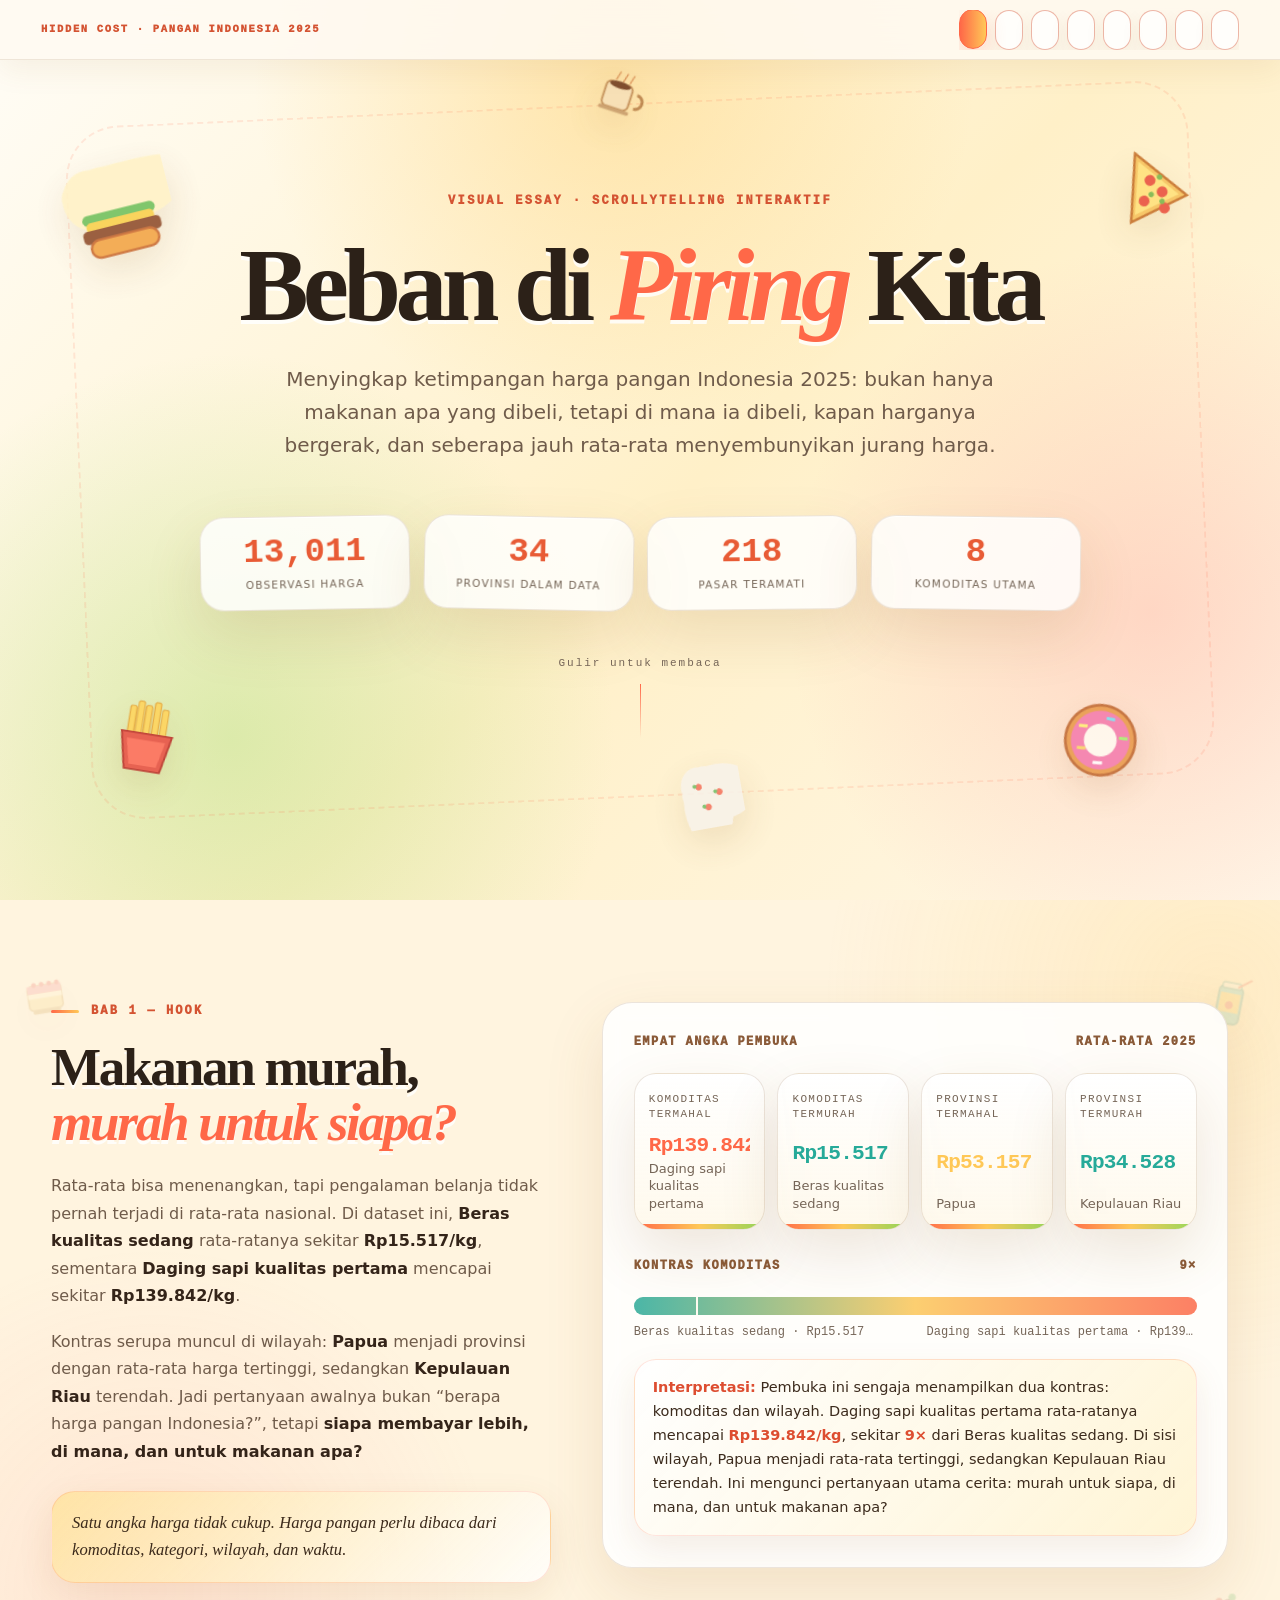
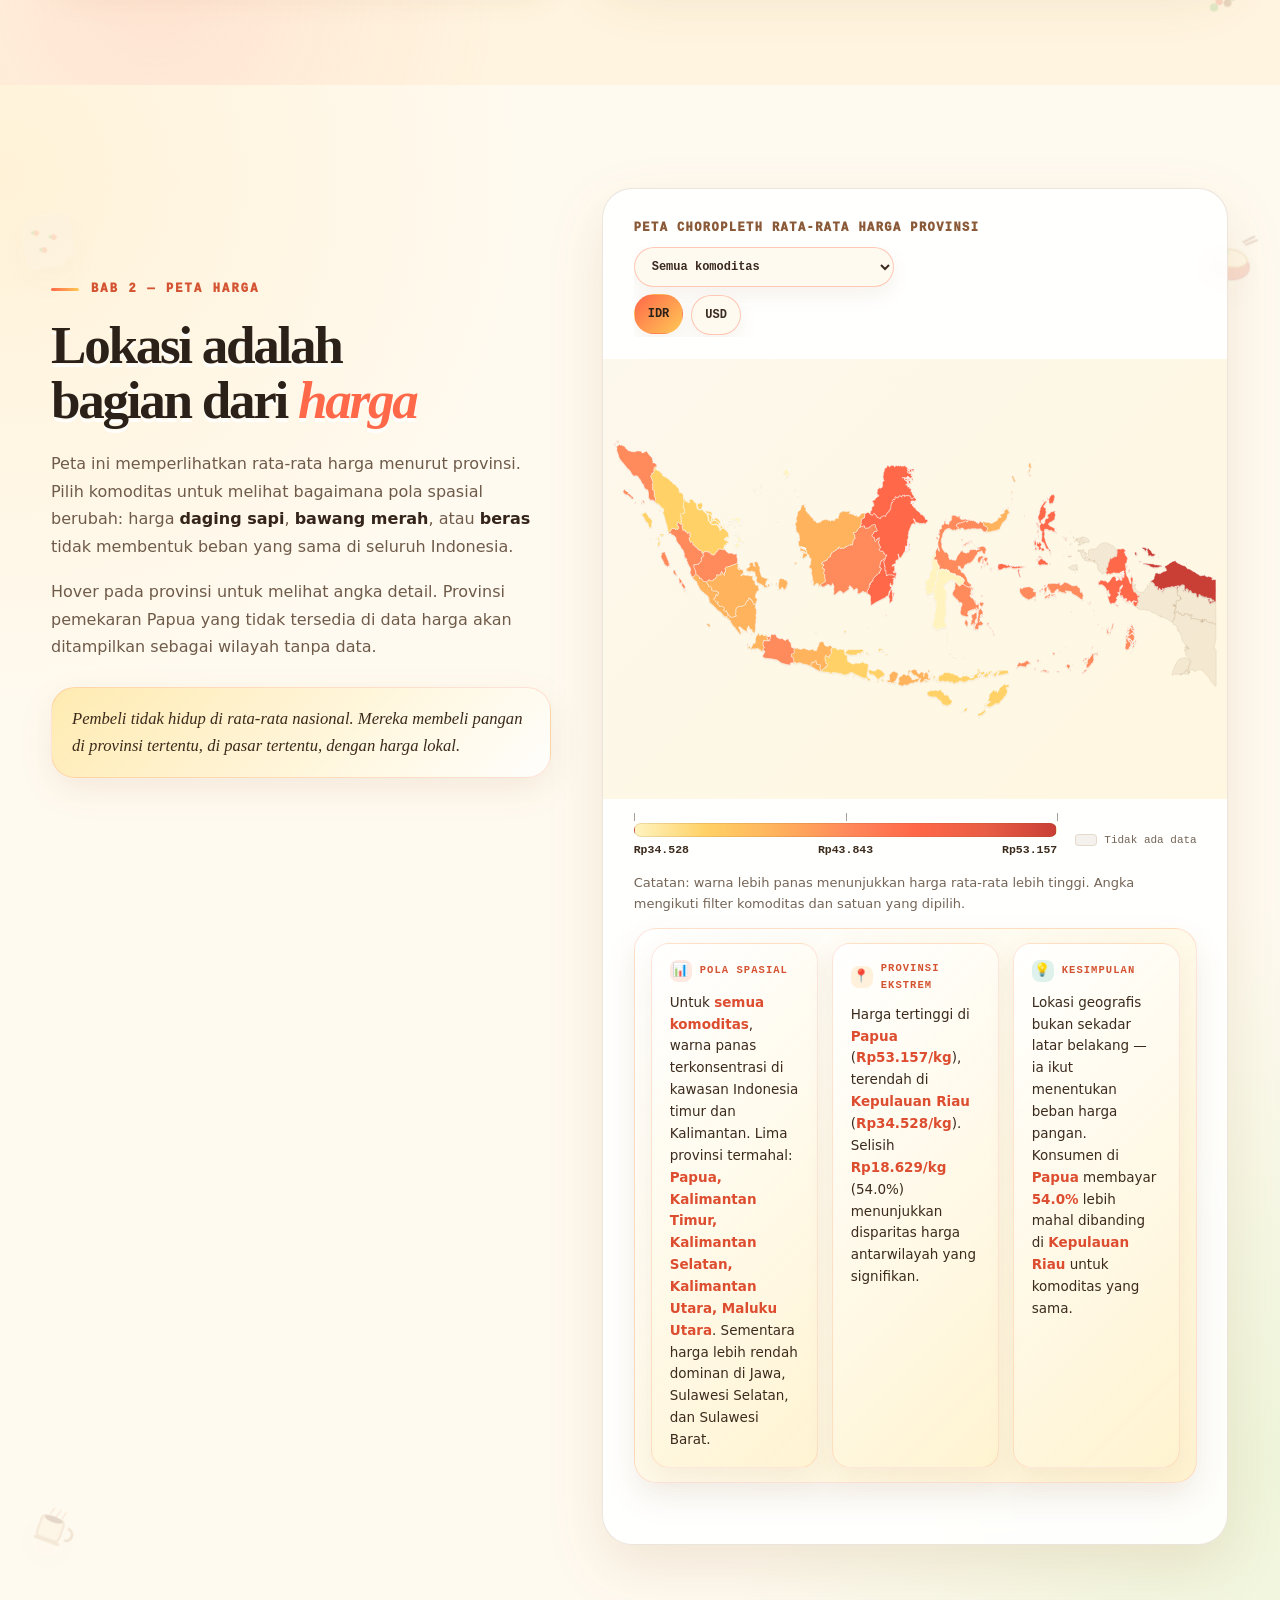
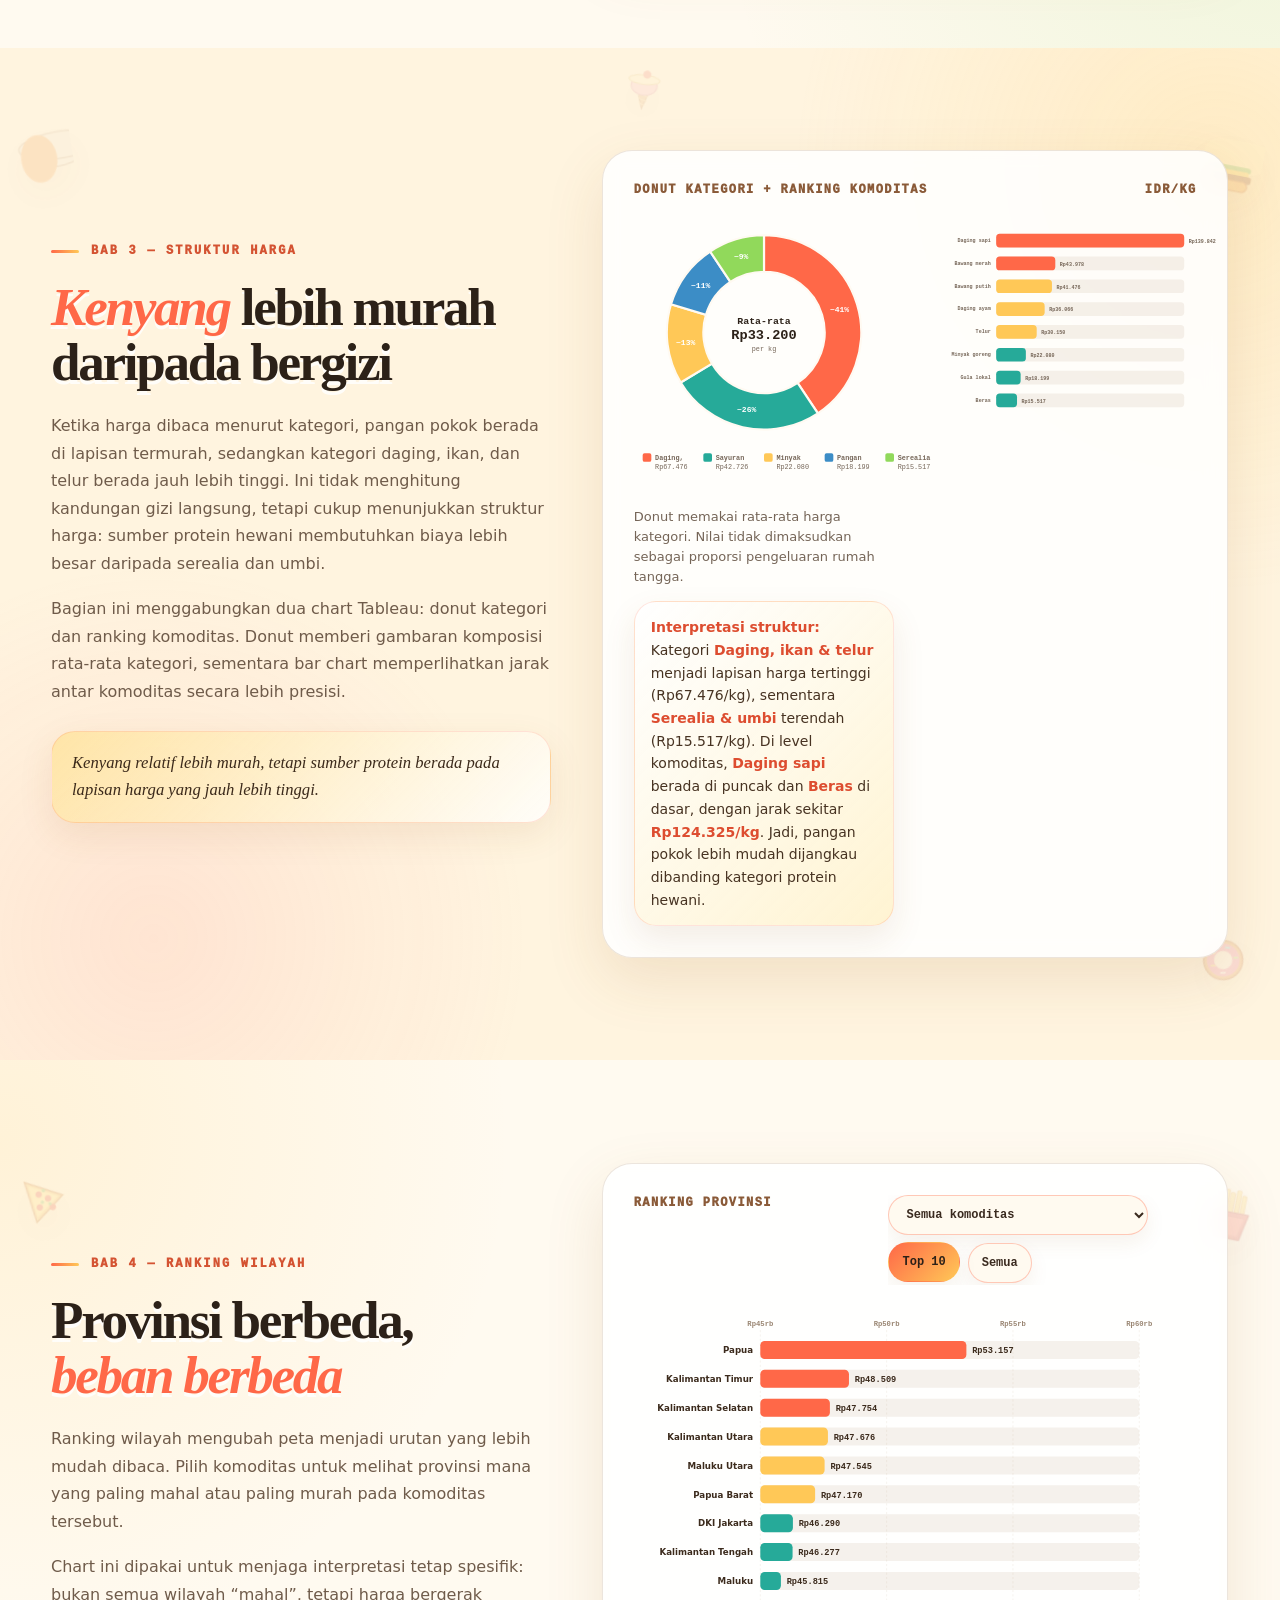
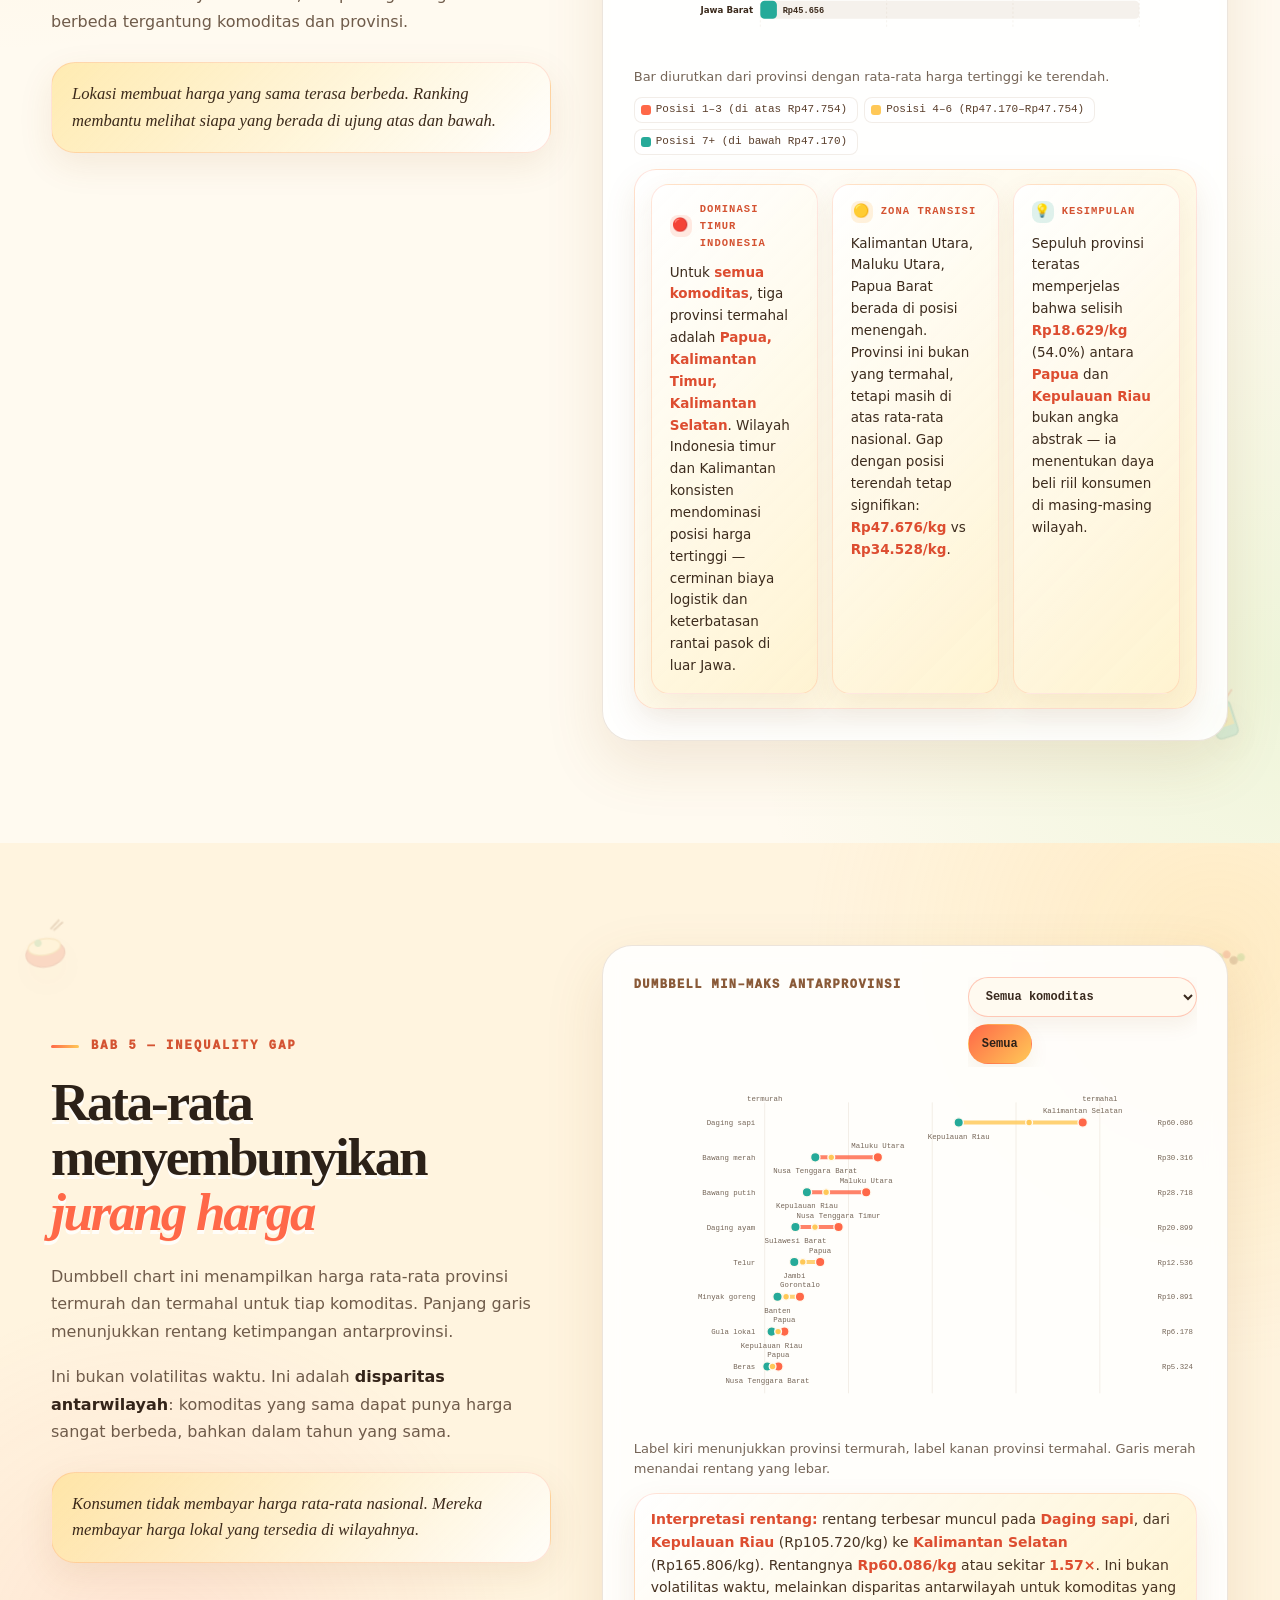
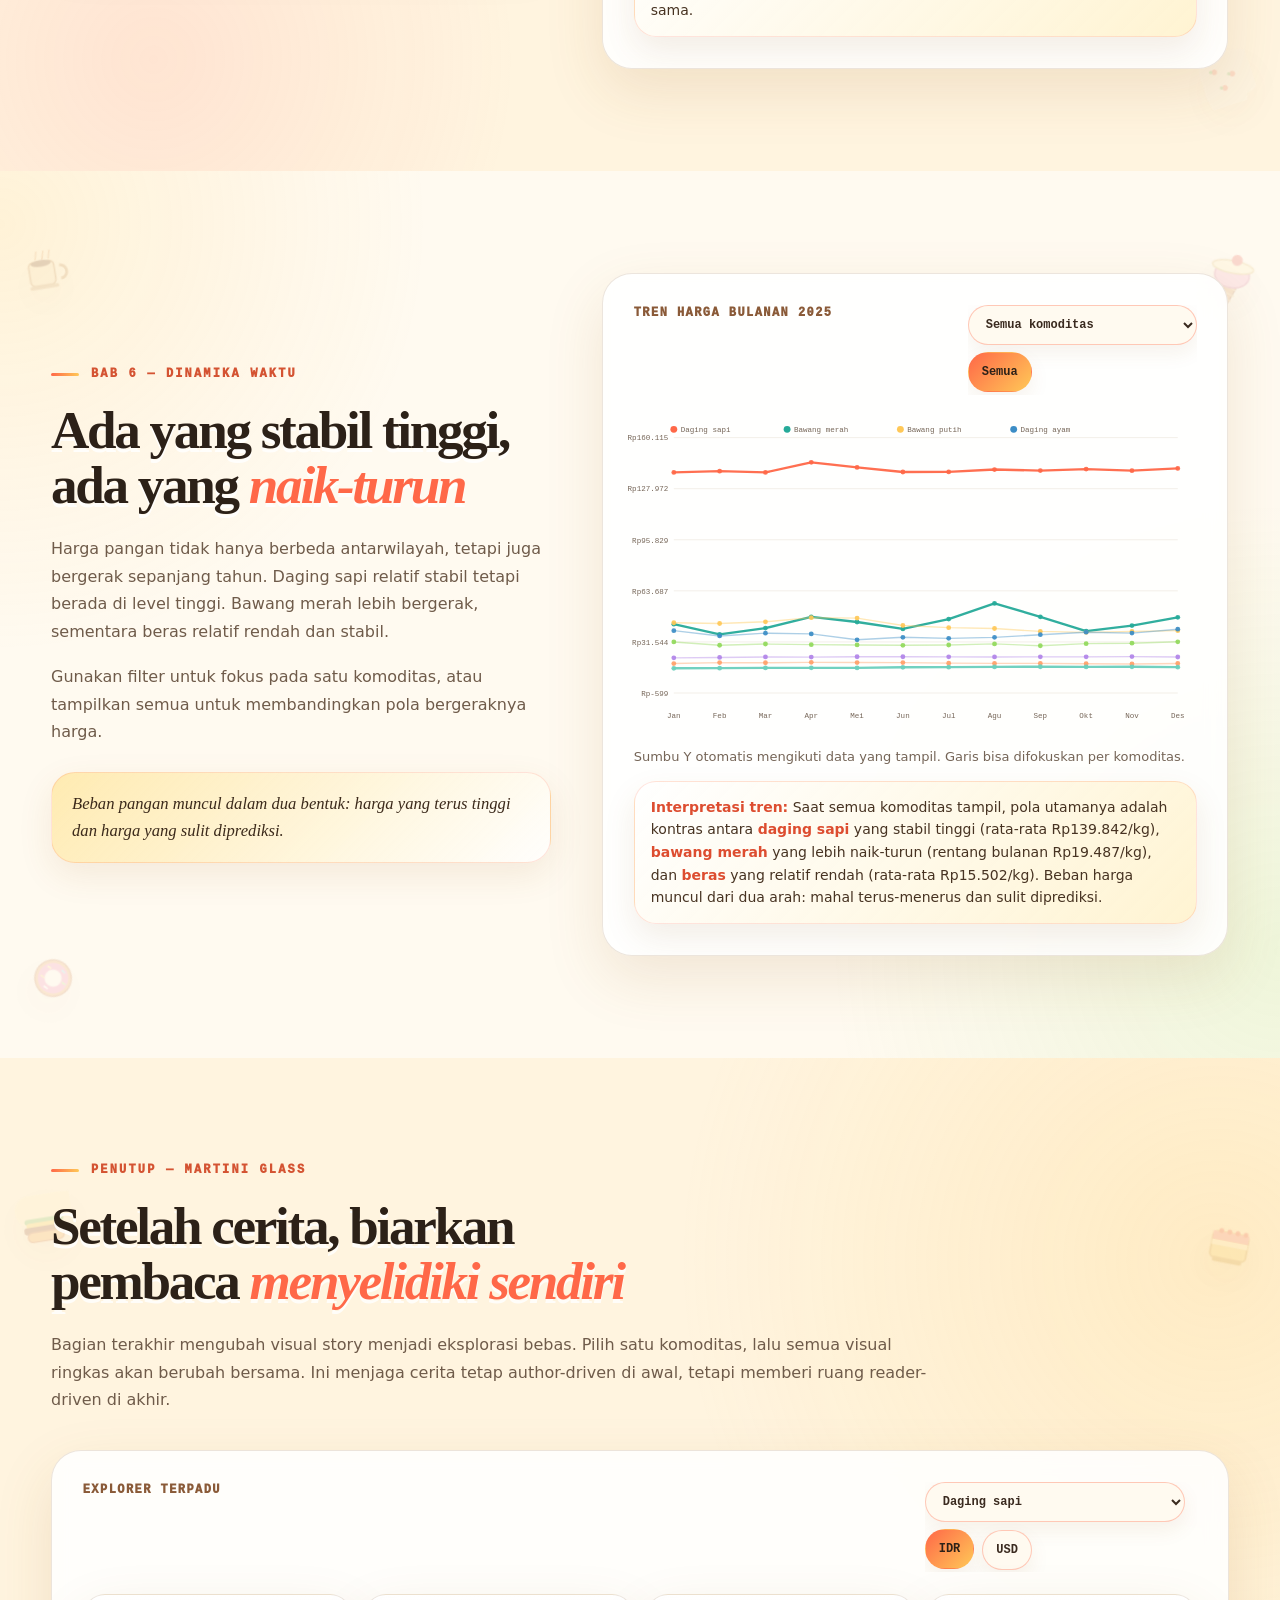
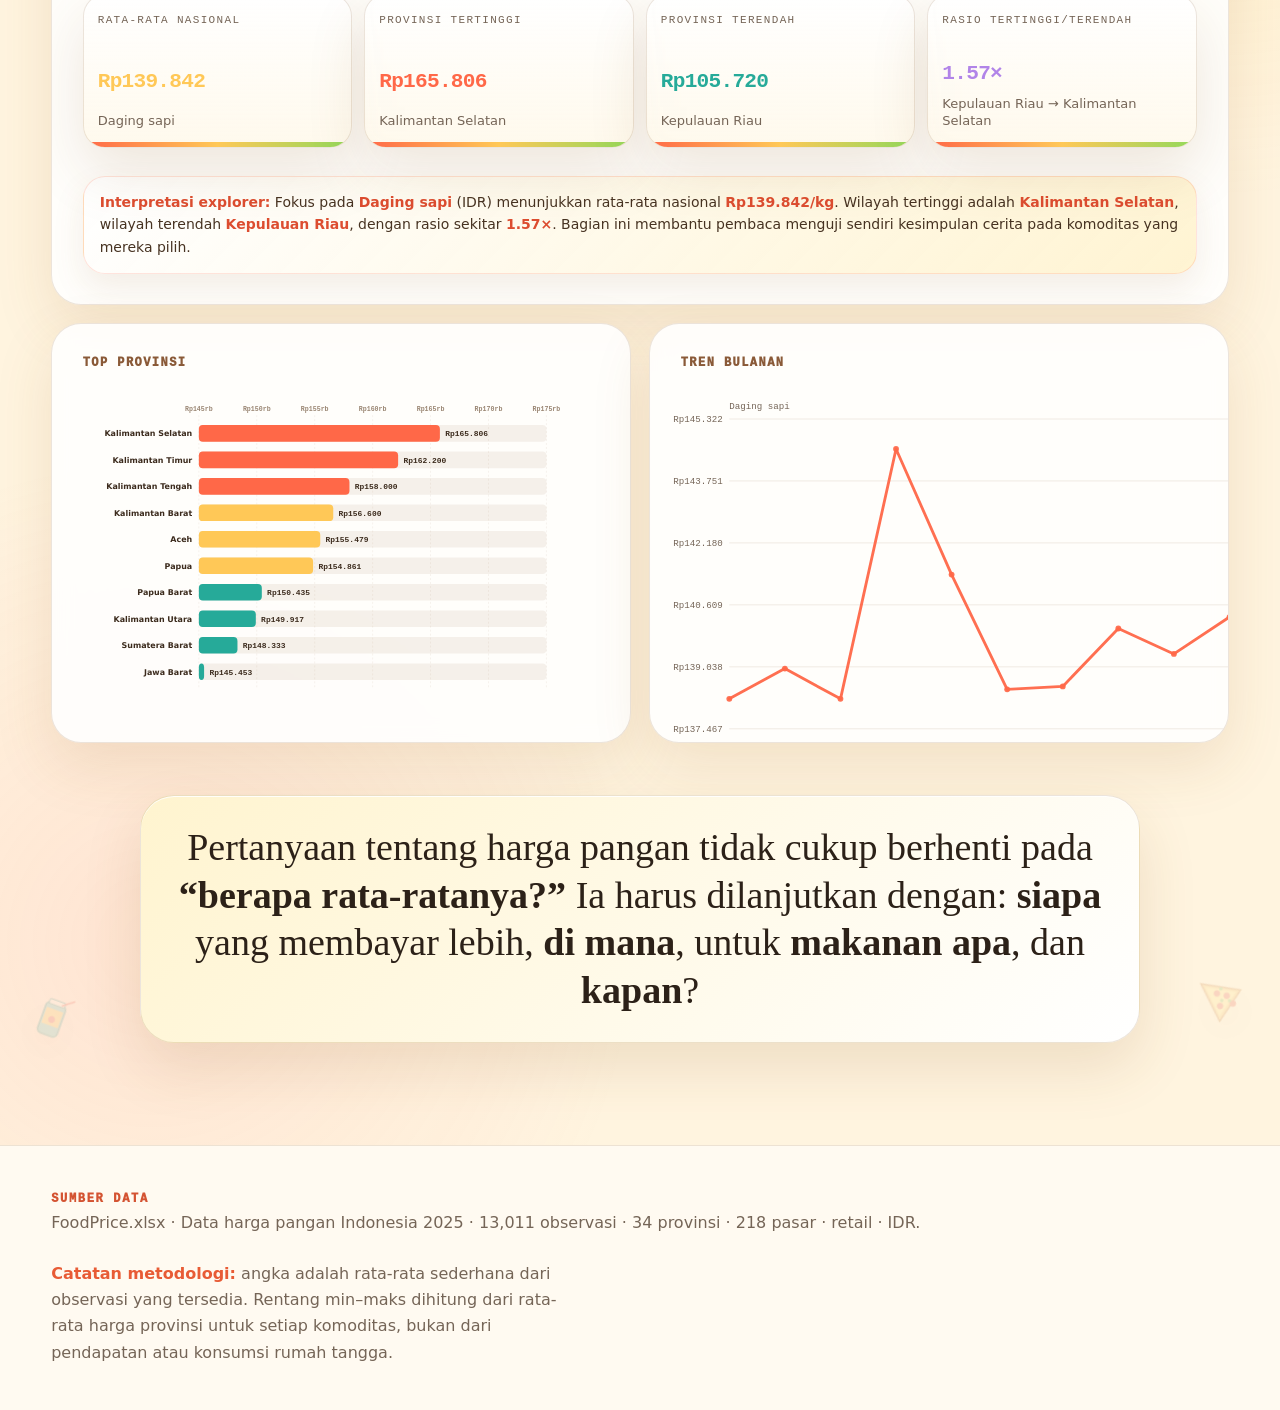
==== assets/index.html @ 5cf14da2 "Upload File VDI" ====
<!DOCTYPE html>
<html lang="id">

<head>
  <meta charset="UTF-8" />
  <meta name="viewport" content="width=device-width, initial-scale=1.0" />
  <title>Beban di Piring Kita — Hidden Cost Harga Pangan Indonesia 2025</title>
  <link rel="stylesheet" href="css/styles.css" />
</head>

<body>
  <div id="progress"></div>
  <nav class="nav">
    <div class="brand">Hidden Cost · Pangan Indonesia 2025</div>
    <div class="nav-links" id="navDots"></div>
  </nav>

  <section class="hero" id="hero" data-title="Hero">
    <img class="food-sticker s-hero-1 sticker-bounce" src="assets/images/food-sticker-01.png" alt="" aria-hidden="true"
      loading="lazy" />
    <img class="food-sticker s-hero-2" src="assets/images/food-sticker-02.png" alt="" aria-hidden="true"
      loading="lazy" />
    <img class="food-sticker s-hero-3 sticker-bounce" src="assets/images/food-sticker-03.png" alt="" aria-hidden="true"
      loading="lazy" />
    <img class="food-sticker s-hero-4 sticker-spin" src="assets/images/food-sticker-04.png" alt="" aria-hidden="true"
      loading="lazy" />
    <img class="food-sticker s-hero-5" src="assets/images/food-sticker-05.png" alt="" aria-hidden="true"
      loading="lazy" />
    <img class="food-sticker s-hero-6" src="assets/images/food-sticker-06.png" alt="" aria-hidden="true"
      loading="lazy" />
    <div class="hero-inner">
      <div class="eyebrow reveal">Visual Essay · Scrollytelling Interaktif</div>
      <h1 class="reveal">Beban di <em>Piring</em> Kita</h1>
      <p class="lead reveal">Menyingkap ketimpangan harga pangan Indonesia 2025: bukan hanya makanan apa yang dibeli,
        tetapi di mana ia dibeli, kapan harganya bergerak, dan seberapa jauh rata-rata menyembunyikan jurang harga.</p>
      <div class="meta-grid reveal">
        <div class="meta-card">
          <div class="meta-num">13,011</div>
          <div class="meta-label">observasi harga</div>
        </div>
        <div class="meta-card">
          <div class="meta-num">34</div>
          <div class="meta-label">provinsi dalam data</div>
        </div>
        <div class="meta-card">
          <div class="meta-num">218</div>
          <div class="meta-label">pasar teramati</div>
        </div>
        <div class="meta-card">
          <div class="meta-num">8</div>
          <div class="meta-label">komoditas utama</div>
        </div>
      </div>
      <div class="scroll-cue reveal">Gulir untuk membaca<div class="scroll-arrow"></div>
      </div>
    </div>
  </section>

  <section class="section alt" id="hook" data-title="Hook">
    <img class="food-sticker s-a" src="assets/images/food-sticker-07.png" alt="" aria-hidden="true" loading="lazy" />
    <img class="food-sticker s-b sticker-bounce" src="assets/images/food-sticker-08.png" alt="" aria-hidden="true"
      loading="lazy" />
    <img class="food-sticker s-d" src="assets/images/food-sticker-09.png" alt="" aria-hidden="true" loading="lazy" />
    <div class="story-grid">
      <div class="copy reveal">
        <div class="chapter">Bab 1 — Hook</div>
        <h2>Makanan murah, <em>murah untuk siapa?</em></h2>
        <p class="bodytext">Rata-rata bisa menenangkan, tapi pengalaman belanja tidak pernah terjadi di rata-rata
          nasional. Di dataset ini, <strong>Beras kualitas sedang</strong> rata-ratanya sekitar
          <strong>Rp15.517/kg</strong>, sementara <strong>Daging sapi kualitas pertama</strong> mencapai sekitar
          <strong>Rp139.842/kg</strong>.
        </p>
        <p class="bodytext">Kontras serupa muncul di wilayah: <strong>Papua</strong> menjadi provinsi dengan rata-rata
          harga tertinggi, sedangkan <strong>Kepulauan Riau</strong> terendah. Jadi pertanyaan awalnya bukan “berapa
          harga pangan Indonesia?”, tetapi <strong>siapa membayar lebih, di mana, dan untuk makanan apa?</strong></p>
        <div class="insight">Satu angka harga tidak cukup. Harga pangan perlu dibaca dari komoditas, kategori, wilayah,
          dan waktu.</div>
      </div>
      <div class="panel reveal">
        <div class="panel-title"><span>Empat angka pembuka</span><span>Rata-rata 2025</span></div>
        <div class="kpi-grid" id="kpiGrid"></div>
        <div id="commodityContrast"></div>
        <div class="dynamic-interpretation" id="kpiInsight"></div>
      </div>
    </div>
  </section>

  <section class="section" id="map-section" data-title="Peta">
    <img class="food-sticker s-a" src="assets/images/food-sticker-10.png" alt="" aria-hidden="true" loading="lazy" />
    <img class="food-sticker s-b sticker-bounce" src="assets/images/food-sticker-11.png" alt="" aria-hidden="true"
      loading="lazy" />
    <img class="food-sticker s-c" src="assets/images/food-sticker-12.png" alt="" aria-hidden="true" loading="lazy" />
    <div class="story-grid">
      <div class="copy reveal">
        <div class="chapter">Bab 2 — Peta Harga</div>
        <h2>Lokasi adalah bagian dari <em>harga</em></h2>
        <p class="bodytext">Peta ini memperlihatkan rata-rata harga menurut provinsi. Pilih komoditas untuk melihat
          bagaimana pola spasial berubah: harga <strong>daging sapi</strong>, <strong>bawang merah</strong>, atau
          <strong>beras</strong> tidak membentuk beban yang sama di seluruh Indonesia.
        </p>
        <p class="bodytext">Hover pada provinsi untuk melihat angka detail. Provinsi pemekaran Papua yang tidak tersedia
          di data harga akan ditampilkan sebagai wilayah tanpa data.</p>
        <div class="insight">Pembeli tidak hidup di rata-rata nasional. Mereka membeli pangan di provinsi tertentu, di
          pasar tertentu, dengan harga lokal.</div>
      </div>
      <div class="panel reveal panel--map">
        <div class="panel-title">
          <span>Peta choropleth rata-rata harga provinsi</span>
          <div class="controls">
            <select id="mapCommodity"></select>
            <button id="metricIDR" class="metric-btn active" data-metric="price">IDR</button>
            <button id="metricUSD" class="metric-btn" data-metric="usd">USD</button>
          </div>
        </div>
        <div class="map-wrap map-wrap--fullbleed">
          <svg id="mapSvg" viewBox="0 0 1000 480" preserveAspectRatio="xMidYMid meet" role="img"
            aria-label="Peta harga pangan Indonesia"></svg>
        </div>
        <div class="legend-bar-wrap" id="mapLegend"></div>
        <div class="chart-note">Catatan: warna lebih panas menunjukkan harga rata-rata lebih tinggi. Angka mengikuti
          filter komoditas dan satuan yang dipilih.</div>
        <div class="map-interpretation" id="mapInsight"></div>
      </div>
    </div>
  </section>

  <section class="section alt" id="structure" data-title="Struktur">
    <img class="food-sticker s-a sticker-bounce" src="assets/images/food-sticker-13.png" alt="" aria-hidden="true"
      loading="lazy" />
    <img class="food-sticker s-b" src="assets/images/food-sticker-14.png" alt="" aria-hidden="true" loading="lazy" />
    <img class="food-sticker s-d sticker-spin" src="assets/images/food-sticker-15.png" alt="" aria-hidden="true"
      loading="lazy" />
    <img class="food-sticker s-e" src="assets/images/food-sticker-16.png" alt="" aria-hidden="true" loading="lazy" />
    <div class="story-grid">
      <div class="copy reveal">
        <div class="chapter">Bab 3 — Struktur Harga</div>
        <h2><em>Kenyang</em> lebih murah daripada bergizi</h2>
        <p class="bodytext">Ketika harga dibaca menurut kategori, pangan pokok berada di lapisan termurah, sedangkan
          kategori daging, ikan, dan telur berada jauh lebih tinggi. Ini tidak menghitung kandungan gizi langsung,
          tetapi cukup menunjukkan struktur harga: sumber protein hewani membutuhkan biaya lebih besar daripada serealia
          dan umbi.</p>
        <p class="bodytext">Bagian ini menggabungkan dua chart Tableau: donut kategori dan ranking komoditas. Donut
          memberi gambaran komposisi rata-rata kategori, sementara bar chart memperlihatkan jarak antar komoditas secara
          lebih presisi.</p>
        <div class="insight">Kenyang relatif lebih murah, tetapi sumber protein berada pada lapisan harga yang jauh
          lebih tinggi.</div>
      </div>
      <div class="panel reveal">
        <div class="panel-title"><span>Donut kategori + ranking komoditas</span><span
            id="structureMetricLabel">IDR/kg</span></div>
        <div class="dual-grid">
          <div>
            <svg id="donutChart" viewBox="0 0 420 440" role="img" aria-label="Donut rata-rata kategori pangan"></svg>
            <div class="chart-note">Donut memakai rata-rata harga kategori. Nilai tidak dimaksudkan sebagai proporsi
              pengeluaran rumah tangga.</div>
            <div class="dynamic-interpretation" id="structureInsight"></div>
          </div>
          <div>
            <svg id="commodityBars" viewBox="0 0 620 440" role="img" aria-label="Ranking harga komoditas"></svg>
          </div>
        </div>
      </div>
    </div>
  </section>

  <section class="section" id="ranking-section" data-title="Ranking">
    <img class="food-sticker s-a" src="assets/images/food-sticker-17.png" alt="" aria-hidden="true" loading="lazy" />
    <img class="food-sticker s-b sticker-bounce" src="assets/images/food-sticker-18.png" alt="" aria-hidden="true"
      loading="lazy" />
    <img class="food-sticker s-d" src="assets/images/food-sticker-19.png" alt="" aria-hidden="true" loading="lazy" />
    <div class="story-grid">
      <div class="copy reveal">
        <div class="chapter">Bab 4 — Ranking Wilayah</div>
        <h2>Provinsi berbeda, <em>beban berbeda</em></h2>
        <p class="bodytext">Ranking wilayah mengubah peta menjadi urutan yang lebih mudah dibaca. Pilih komoditas untuk
          melihat provinsi mana yang paling mahal atau paling murah pada komoditas tersebut.</p>
        <p class="bodytext">Chart ini dipakai untuk menjaga interpretasi tetap spesifik: bukan semua wilayah “mahal”,
          tetapi harga bergerak berbeda tergantung komoditas dan provinsi.</p>
        <div class="insight">Lokasi membuat harga yang sama terasa berbeda. Ranking membantu melihat siapa yang berada
          di ujung atas dan bawah.</div>
      </div>
      <div class="panel reveal panel--ranking">
        <div class="panel-title">
          <span>Ranking provinsi</span>
          <div class="controls">
            <select id="rankCommodity"></select>
            <button id="top10Btn" class="active">Top 10</button>
            <button id="allProvBtn">Semua</button>
          </div>
        </div>
        <svg id="provinceBars" viewBox="0 0 780 520" role="img" aria-label="Ranking rata-rata harga provinsi"></svg>
        <div class="chart-note">Bar diurutkan dari provinsi dengan rata-rata harga tertinggi ke terendah.</div>
        <div class="color-threshold-note" id="rankingColorNote"></div>
        <div class="ranking-interpretation" id="rankingInsight"></div>
      </div>
    </div>
  </section>

  <section class="section alt" id="gap-section" data-title="Rentang">
    <img class="food-sticker s-a" src="assets/images/food-sticker-20.png" alt="" aria-hidden="true" loading="lazy" />
    <img class="food-sticker s-b sticker-bounce" src="assets/images/food-sticker-21.png" alt="" aria-hidden="true"
      loading="lazy" />
    <img class="food-sticker s-d" src="assets/images/food-sticker-22.png" alt="" aria-hidden="true" loading="lazy" />
    <div class="story-grid">
      <div class="copy reveal">
        <div class="chapter">Bab 5 — Inequality Gap</div>
        <h2>Rata-rata menyembunyikan <em>jurang harga</em></h2>
        <p class="bodytext">Dumbbell chart ini menampilkan harga rata-rata provinsi termurah dan termahal untuk tiap
          komoditas. Panjang garis menunjukkan rentang ketimpangan antarprovinsi.</p>
        <p class="bodytext">Ini bukan volatilitas waktu. Ini adalah <strong>disparitas antarwilayah</strong>: komoditas
          yang sama dapat punya harga sangat berbeda, bahkan dalam tahun yang sama.</p>
        <div class="insight">Konsumen tidak membayar harga rata-rata nasional. Mereka membayar harga lokal yang tersedia
          di wilayahnya.</div>
      </div>
      <div class="panel reveal">
        <div class="panel-title">
          <span>Dumbbell min–maks antarprovinsi</span>
          <div class="controls">
            <select id="gapCommodity"></select>
            <button id="gapAllBtn" class="active">Semua</button>
          </div>
        </div>
        <svg id="dumbbellChart" viewBox="0 0 840 520" role="img"
          aria-label="Dumbbell chart rentang harga antarprovinsi"></svg>
        <div class="chart-note">Label kiri menunjukkan provinsi termurah, label kanan provinsi termahal. Garis merah
          menandai rentang yang lebar.</div>
        <div class="dynamic-interpretation" id="gapInsight"></div>
      </div>
    </div>
  </section>

  <section class="section" id="trend-section" data-title="Tren">
    <img class="food-sticker s-a" src="assets/images/food-sticker-23.png" alt="" aria-hidden="true" loading="lazy" />
    <img class="food-sticker s-b sticker-bounce" src="assets/images/food-sticker-24.png" alt="" aria-hidden="true"
      loading="lazy" />
    <img class="food-sticker s-c sticker-spin" src="assets/images/food-sticker-25.png" alt="" aria-hidden="true"
      loading="lazy" />
    <div class="story-grid">
      <div class="copy reveal">
        <div class="chapter">Bab 6 — Dinamika Waktu</div>
        <h2>Ada yang stabil tinggi, ada yang <em>naik-turun</em></h2>
        <p class="bodytext">Harga pangan tidak hanya berbeda antarwilayah, tetapi juga bergerak sepanjang tahun. Daging
          sapi relatif stabil tetapi berada di level tinggi. Bawang merah lebih bergerak, sementara beras relatif rendah
          dan stabil.</p>
        <p class="bodytext">Gunakan filter untuk fokus pada satu komoditas, atau tampilkan semua untuk membandingkan
          pola bergeraknya harga.</p>
        <div class="insight">Beban pangan muncul dalam dua bentuk: harga yang terus tinggi dan harga yang sulit
          diprediksi.</div>
      </div>
      <div class="panel reveal">
        <div class="panel-title">
          <span>Tren harga bulanan 2025</span>
          <div class="controls">
            <select id="trendCommodity"></select>
            <button id="trendAllBtn" class="active">Semua</button>
          </div>
        </div>
        <svg id="lineChart" viewBox="0 0 820 460" role="img" aria-label="Line chart tren bulanan"></svg>
        <div class="chart-note">Sumbu Y otomatis mengikuti data yang tampil. Garis bisa difokuskan per komoditas.</div>
        <div class="dynamic-interpretation" id="trendInsight"></div>
      </div>
    </div>
  </section>

  <section class="section alt" id="explore" data-title="Eksplorasi">
    <img class="food-sticker s-a sticker-bounce" src="assets/images/food-sticker-26.png" alt="" aria-hidden="true"
      loading="lazy" />
    <img class="food-sticker s-b" src="assets/images/food-sticker-27.png" alt="" aria-hidden="true" loading="lazy" />
    <img class="food-sticker s-c" src="assets/images/food-sticker-28.png" alt="" aria-hidden="true" loading="lazy" />
    <img class="food-sticker s-d" src="assets/images/food-sticker-29.png" alt="" aria-hidden="true" loading="lazy" />
    <div class="explorer">
      <div class="copy reveal" style="position:static;max-width:900px">
        <div class="chapter">Penutup — Martini Glass</div>
        <h2>Setelah cerita, biarkan pembaca <em>menyelidiki sendiri</em></h2>
        <p class="bodytext">Bagian terakhir mengubah visual story menjadi eksplorasi bebas. Pilih satu komoditas, lalu
          semua visual ringkas akan berubah bersama. Ini menjaga cerita tetap author-driven di awal, tetapi memberi
          ruang reader-driven di akhir.</p>
      </div>
      <div class="panel reveal explorer-wide">
        <div class="panel-title">
          <span>Explorer terpadu</span>
          <div class="controls">
            <select id="exploreCommodity"></select>
            <button id="exploreIDR" class="explore-metric active" data-metric="price">IDR</button>
            <button id="exploreUSD" class="explore-metric" data-metric="usd">USD</button>
          </div>
        </div>
        <div class="kpi-grid" id="exploreKpi"></div>
        <div class="dynamic-interpretation" id="exploreInsight"></div>
      </div>
      <div class="explorer-grid">
        <div class="panel reveal">
          <div class="panel-title"><span>Top provinsi</span></div><svg id="exploreRank" viewBox="0 0 620 360"></svg>
        </div>
        <div class="panel reveal">
          <div class="panel-title"><span>Tren bulanan</span></div><svg id="exploreTrend" viewBox="0 0 620 360"></svg>
        </div>
      </div>
      <div class="quote reveal">Pertanyaan tentang harga pangan tidak cukup berhenti pada <strong>“berapa
          rata-ratanya?”</strong> Ia harus dilanjutkan dengan: <strong>siapa</strong> yang membayar lebih, <strong>di
          mana</strong>, untuk <strong>makanan apa</strong>, dan <strong>kapan</strong>?</div>
    </div>
  </section>

  <footer class="footer">
    <div>
      <div class="smallcaps">Sumber data</div>
      <div>FoodPrice.xlsx · Data harga pangan Indonesia 2025 · 13,011 observasi · 34 provinsi · 218 pasar · retail ·
        IDR.</div>
    </div>
    <div style="max-width:520px">
      <b>Catatan metodologi:</b> angka adalah rata-rata sederhana dari observasi yang tersedia. Rentang min–maks
      dihitung dari rata-rata harga provinsi untuk setiap komoditas, bukan dari pendapatan atau konsumsi rumah tangga.
    </div>
  </footer>

  <div class="tooltip" id="tooltip"></div>

  <script src="js/script.js"></script>
</body>

</html>
---- assets/css/styles.css ----
:root {
  --bg: #080807;
  --bg-2: #10100f;
  --panel: #171613;
  --panel-2: #1f1d18;
  --text: #f5efe4;
  --muted: #b9ac9b;
  --faint: rgba(245, 239, 228, .10);
  --line: rgba(245, 239, 228, .14);
  --gold: #f4b942;
  --chili: #e45d3d;
  --chili-2: #bb3828;
  --teal: #58c7bd;
  --blue: #6aa8ff;
  --green: #75c47d;
  --purple: #b98cff;
  --shadow: rgba(0, 0, 0, .35);
  --serif: Georgia, 'Times New Roman', serif;
  --sans: Inter, ui-sans-serif, system-ui, -apple-system, Segoe UI, Roboto, Helvetica, Arial, sans-serif;
  --mono: ui-monospace, SFMono-Regular, Menlo, Monaco, Consolas, "Liberation Mono", monospace;
}

* {
  box-sizing: border-box;
}

html {
  scroll-behavior: smooth;
}

body {
  margin: 0;
  background: radial-gradient(circle at 30% -10%, rgba(228, 93, 61, .12), transparent 40%), var(--bg);
  color: var(--text);
  font-family: var(--sans);
  line-height: 1.65;
  overflow-x: hidden;
}

a {
  color: inherit;
}

#progress {
  position: fixed;
  z-index: 1000;
  left: 0;
  top: 0;
  height: 4px;
  width: 0%;
  background: linear-gradient(90deg, var(--chili), var(--gold), var(--teal));
}

.nav {
  position: fixed;
  z-index: 999;
  top: 0;
  left: 0;
  right: 0;
  display: flex;
  align-items: center;
  justify-content: space-between;
  padding: 14px clamp(18px, 4vw, 56px);
  background: linear-gradient(180deg, rgba(8, 8, 7, .88), rgba(8, 8, 7, .18));
  backdrop-filter: blur(10px);
}

.brand {
  font-family: var(--mono);
  color: var(--gold);
  font-size: 11px;
  letter-spacing: .16em;
  text-transform: uppercase;
}

.nav-links {
  display: flex;
  align-items: center;
  gap: 10px;
}

.nav-dot {
  width: 8px;
  height: 8px;
  border-radius: 99px;
  border: 1px solid rgba(245, 239, 228, .45);
  background: transparent;
  cursor: pointer;
  transition: .2s ease;
}

.nav-dot.active {
  width: 28px;
  background: var(--chili);
  border-color: var(--chili);
}

.hero {
  min-height: 100vh;
  display: grid;
  place-items: center;
  padding: 110px 24px 70px;
  position: relative;
  overflow: hidden;
}

.hero::after {
  content: '';
  position: absolute;
  inset: 16%;
  border: 1px solid rgba(244, 185, 66, .06);
  transform: rotate(-7deg);
  pointer-events: none;
}

.hero-inner {
  max-width: 1120px;
  width: 100%;
  text-align: center;
  position: relative;
  z-index: 2;
}

.eyebrow {
  font-family: var(--mono);
  font-size: 12px;
  letter-spacing: .2em;
  text-transform: uppercase;
  color: var(--chili);
  margin-bottom: 24px;
}

h1 {
  font-family: var(--serif);
  font-size: clamp(46px, 9vw, 118px);
  line-height: .94;
  margin: 0 0 28px;
  letter-spacing: -.05em;
}

h1 em,
h2 em {
  color: var(--chili);
  font-style: italic;
}

.lead {
  max-width: 820px;
  margin: 0 auto;
  color: var(--muted);
  font-size: clamp(17px, 2vw, 22px);
}

.meta-grid {
  margin: 54px auto 0;
  max-width: 920px;
  display: grid;
  grid-template-columns: repeat(4, 1fr);
  gap: 14px;
}

.meta-card {
  border: 1px solid var(--line);
  background: rgba(255, 255, 255, .035);
  padding: 20px 16px;
  box-shadow: 0 12px 40px var(--shadow);
}

.meta-num {
  font-family: var(--mono);
  font-size: clamp(22px, 3.4vw, 36px);
  color: var(--gold);
  font-weight: 800;
  line-height: 1;
}

.meta-label {
  color: var(--muted);
  font-size: 12px;
  text-transform: uppercase;
  letter-spacing: .12em;
  margin-top: 8px;
}

.scroll-cue {
  margin-top: 44px;
  font-family: var(--mono);
  font-size: 11px;
  letter-spacing: .18em;
  color: var(--muted);
}

.scroll-arrow {
  width: 1px;
  height: 54px;
  background: linear-gradient(var(--gold), transparent);
  margin: 12px auto 0;
  animation: pulse 1.8s ease-in-out infinite;
}

@keyframes pulse {

  0%,
  100% {
    transform: scaleY(.8);
    opacity: .45
  }

  50% {
    transform: scaleY(1.25);
    opacity: 1
  }
}

.section {
  min-height: 100vh;
  padding: 94px clamp(18px, 4vw, 56px);
  position: relative;
  border-top: 1px solid rgba(245, 239, 228, .07);
}

.section.alt {
  background: var(--bg-2);
}

.story-grid {
  max-width: 1280px;
  margin: 0 auto;
  display: grid;
  grid-template-columns: minmax(280px, 450px) minmax(0, 1fr);
  gap: clamp(24px, 5vw, 70px);
  align-items: start;
}

.copy {
  position: sticky;
  top: 88px;
  align-self: start;
}

.chapter {
  font-family: var(--mono);
  font-size: 12px;
  letter-spacing: .18em;
  text-transform: uppercase;
  color: var(--gold);
  margin-bottom: 18px;
  display: flex;
  align-items: center;
  gap: 12px;
}

.chapter::before {
  content: '';
  width: 28px;
  height: 1px;
  background: var(--gold);
}

h2 {
  font-family: var(--serif);
  font-size: clamp(34px, 5.3vw, 68px);
  line-height: 1.03;
  letter-spacing: -.035em;
  margin: 0 0 22px;
}

.bodytext {
  color: var(--muted);
  font-size: 18px;
  margin: 0 0 18px;
}

.bodytext strong {
  color: var(--text);
}

.insight {
  margin-top: 26px;
  border-left: 3px solid var(--chili);
  background: rgba(228, 93, 61, .08);
  padding: 16px 18px;
  color: var(--text);
  font-family: var(--serif);
  font-size: 18px;
  font-style: italic;
}

.panel {
  background: linear-gradient(180deg, rgba(255, 255, 255, .045), rgba(255, 255, 255, .025));
  border: 1px solid var(--line);
  box-shadow: 0 24px 70px rgba(0, 0, 0, .22);
  padding: clamp(18px, 2.4vw, 30px);
  border-radius: 22px;
}

.panel-title {
  display: flex;
  align-items: center;
  justify-content: space-between;
  gap: 16px;
  margin-bottom: 22px;
  font-family: var(--mono);
  color: var(--muted);
  font-size: 12px;
  letter-spacing: .12em;
  text-transform: uppercase;
}

.controls {
  display: flex;
  flex-wrap: wrap;
  gap: 10px;
  align-items: center;
}

select,
button,
.pill {
  background: rgba(255, 255, 255, .06);
  color: var(--text);
  border: 1px solid var(--line);
  border-radius: 999px;
  padding: 10px 13px;
  font-family: var(--mono);
  font-size: 12px;
}

select {
  min-width: 210px;
  outline: none;
}

button {
  cursor: pointer;
  transition: .15s ease;
}

button:hover,
button.active {
  background: rgba(228, 93, 61, .18);
  border-color: rgba(228, 93, 61, .55);
  color: var(--gold);
}

.kpi-grid {
  display: grid;
  grid-template-columns: repeat(4, 1fr);
  gap: 14px;
  margin: 22px 0 28px;
}

.kpi {
  border: 1px solid var(--line);
  background: rgba(255, 255, 255, .04);
  padding: 18px;
  border-radius: 18px;
  position: relative;
  overflow: hidden;
}

.kpi::after {
  content: '';
  position: absolute;
  left: 0;
  right: 0;
  bottom: 0;
  height: 3px;
  background: linear-gradient(90deg, var(--chili), var(--gold));
}

.kpi-label {
  font-family: var(--mono);
  color: var(--muted);
  font-size: 11px;
  text-transform: uppercase;
  letter-spacing: .12em;
}

.kpi-val {
  font-family: var(--mono);
  font-weight: 900;
  font-size: clamp(22px, 2.4vw, 34px);
  color: var(--text);
  margin: 8px 0 4px;
}

.kpi-sub {
  color: var(--muted);
  font-size: 13px;
}

.chart-note {
  color: var(--muted);
  font-size: 13px;
  margin-top: 14px;
}

svg {
  width: 100%;
  height: auto;
  display: block;
}

.axis text,
.svg-label {
  fill: var(--muted);
  font-family: var(--mono);
  font-size: 11px;
}

.tick-line {
  stroke: rgba(245, 239, 228, .10);
  stroke-width: 1;
}

.chartbar-bg {
  fill: rgba(255, 255, 255, .05);
}

.chartbar {
  fill: var(--chili);
}

.chartbar.teal {
  fill: var(--teal);
}

.chartbar.gold {
  fill: var(--gold);
}

.map-wrap {
  position: relative;
  min-height: 520px;
}

#mapSvg {
  background: radial-gradient(ellipse at 40% 45%, rgba(244, 185, 66, .08), transparent 60%);
  border-radius: 18px;
}

.prov-shape {
  stroke: rgba(8, 8, 7, .75);
  stroke-width: .8;
  cursor: pointer;
  transition: fill .2s ease, opacity .2s ease, stroke .2s ease;
}

.prov-shape:hover {
  stroke: var(--gold);
  stroke-width: 1.8;
  opacity: 1;
}

.prov-shape.no-data {
  fill: rgba(255, 255, 255, .035);
  stroke: rgba(255, 255, 255, .08);
  cursor: default;
}

.legend {
  display: flex;
  gap: 10px;
  flex-wrap: wrap;
  align-items: center;
  margin-top: 12px;
  color: var(--muted);
  font-family: var(--mono);
  font-size: 11px;
}

.legend-chip {
  display: inline-flex;
  align-items: center;
  gap: 6px;
}

.legend-swatch {
  width: 18px;
  height: 10px;
  border-radius: 99px;
  display: inline-block;
}

.tooltip {
  position: fixed;
  z-index: 2000;
  pointer-events: none;
  opacity: 0;
  transform: translate(12px, 12px);
  background: rgba(20, 19, 16, .96);
  border: 1px solid rgba(244, 185, 66, .28);
  border-radius: 12px;
  padding: 12px 14px;
  box-shadow: 0 20px 50px rgba(0, 0, 0, .35);
  max-width: 280px;
  font-size: 13px;
  color: var(--text);
}

.tooltip b {
  color: var(--gold);
}

.tooltip small {
  display: block;
  color: var(--muted);
  margin-top: 4px;
}

.dual-grid {
  display: grid;
  grid-template-columns: .9fr 1.1fr;
  gap: 18px;
  align-items: stretch;
}

.donut-center {
  font-family: var(--mono);
  fill: var(--text);
  font-weight: 900;
}

.donut-sub {
  font-family: var(--mono);
  fill: var(--muted);
  font-size: 11px;
}

.explorer {
  max-width: 1280px;
  margin: 0 auto;
  display: grid;
  gap: 18px;
}

.explorer-grid {
  display: grid;
  grid-template-columns: 1fr 1fr;
  gap: 18px;
}

.explorer-wide {
  grid-column: 1 / -1;
}

.footer {
  border-top: 1px solid var(--line);
  padding: 44px clamp(20px, 4vw, 56px);
  color: var(--muted);
  display: flex;
  flex-wrap: wrap;
  justify-content: space-between;
  gap: 24px;
}

.footer b {
  color: var(--gold);
}

.reveal {
  opacity: 0;
  transform: translateY(24px);
  transition: opacity .7s ease, transform .7s ease;
}

.reveal.visible {
  opacity: 1;
  transform: translateY(0);
}

.smallcaps {
  font-family: var(--mono);
  text-transform: uppercase;
  letter-spacing: .14em;
  font-size: 12px;
  color: var(--gold);
}

.quote {
  max-width: 1000px;
  margin: 34px auto 0;
  padding: 28px;
  text-align: center;
  border: 1px solid rgba(244, 185, 66, .22);
  background: rgba(244, 185, 66, .04);
  font-family: var(--serif);
  font-size: clamp(23px, 3vw, 38px);
  line-height: 1.25;
}

@media (max-width: 980px) {
  .story-grid {
    grid-template-columns: 1fr;
  }

  .copy {
    position: static;
  }

  .kpi-grid {
    grid-template-columns: repeat(2, 1fr);
  }

  .meta-grid {
    grid-template-columns: repeat(2, 1fr);
  }

  .dual-grid,
  .explorer-grid {
    grid-template-columns: 1fr;
  }

  .map-wrap {
    min-height: auto;
  }

  .nav {
    padding-inline: 18px;
  }

  .brand {
    max-width: 210px;
  }
}

@media (max-width: 560px) {
  .section {
    padding-inline: 16px;
  }

  .kpi-grid,
  .meta-grid {
    grid-template-columns: 1fr;
  }

  .panel {
    padding: 16px;
    border-radius: 16px;
  }

  .nav-links {
    display: none;
  }

  select {
    width: 100%;
  }

  .controls {
    width: 100%;
  }

  h1 {
    font-size: 52px;
  }
}

/* ===== BRIGHT FOOD EDITORIAL REDESIGN V4 ===== */
:root {
  --bg: #fffaf0;
  --bg-2: #fff1d3;
  --panel: rgba(255, 255, 255, .84);
  --panel-2: #ffffff;
  --text: #2c2118;
  --muted: #756557;
  --faint: rgba(126, 82, 33, .10);
  --line: rgba(126, 82, 33, .16);
  --gold: #ffc857;
  --chili: #ff6848;
  --chili-2: #df4d35;
  --teal: #26aa99;
  --blue: #3c8dc6;
  --green: #91d95b;
  --purple: #b184e8;
  --shadow: rgba(138, 88, 30, .16);
  --sans: Inter, ui-sans-serif, system-ui, -apple-system, Segoe UI, Roboto, Helvetica, Arial, sans-serif;
  --serif: Georgia, 'Times New Roman', serif;
}

html {
  background: var(--bg);
}

body {
  background:
    radial-gradient(circle at 8% 3%, rgba(255, 200, 87, .40), transparent 24%),
    radial-gradient(circle at 92% 8%, rgba(145, 217, 91, .30), transparent 24%),
    radial-gradient(circle at 100% 58%, rgba(255, 139, 137, .22), transparent 24%),
    linear-gradient(180deg, #fffaf0 0%, #fff1d3 38%, #fffaf0 100%);
  color: var(--text);
}

body::before {
  content: '';
  position: fixed;
  inset: 0;
  pointer-events: none;
  z-index: -1;
  background-image:
    radial-gradient(rgba(255, 104, 72, .075) 1px, transparent 1px),
    radial-gradient(rgba(38, 170, 153, .065) 1px, transparent 1px);
  background-size: 28px 28px, 44px 44px;
  background-position: 0 0, 12px 12px;
}

#progress {
  height: 5px;
  background: linear-gradient(90deg, #ff6848, #ffc857, #91d95b, #26aa99);
  box-shadow: 0 3px 18px rgba(255, 104, 72, .22);
}

.nav {
  background: rgba(255, 250, 240, .78);
  backdrop-filter: blur(18px) saturate(1.28);
  border-bottom: 1px solid rgba(126, 82, 33, .12);
  box-shadow: 0 10px 30px rgba(138, 88, 30, .08);
}

.brand {
  color: #d45332;
  font-weight: 950;
}

.nav-dot {
  border-color: rgba(212, 83, 50, .42);
  background: rgba(255, 255, 255, .74);
}

.nav-dot.active {
  background: linear-gradient(90deg, #ff6848, #ffc857);
  border-color: #ff6848;
  box-shadow: 0 8px 20px rgba(255, 104, 72, .22);
}

.hero {
  background:
    radial-gradient(circle at 48% 8%, rgba(255, 200, 87, .38), transparent 34%),
    radial-gradient(circle at 18% 82%, rgba(145, 217, 91, .32), transparent 30%),
    radial-gradient(circle at 90% 68%, rgba(255, 139, 137, .28), transparent 28%),
    linear-gradient(135deg, #fffdf7 0%, #fff0c8 54%, #fff7e8 100%);
}

.hero::after {
  inset: 9%;
  border: 2px dashed rgba(255, 104, 72, .16);
  border-radius: 56px;
  transform: rotate(-3deg);
}

.hero-inner,
.story-grid,
.explorer,
footer {
  position: relative;
  z-index: 3;
}

.eyebrow,
.chapter,
.smallcaps {
  color: #d45332;
  font-weight: 950;
}

.chapter::before {
  background: linear-gradient(90deg, #ff6848, #ffc857);
  height: 3px;
  border-radius: 99px;
}

h1,
h2 {
  color: var(--text);
  text-shadow: 0 4px 0 rgba(255, 255, 255, .82);
}

h1 em,
h2 em {
  color: #ff6848;
}

.lead,
.bodytext,
.chart-note,
.meta-label,
.kpi-sub,
.axis text,
.svg-label,
.legend {
  color: var(--muted);
}

.bodytext strong {
  color: #342419;
}

.meta-card,
.panel,
.kpi,
.quote,
.insight {
  background: rgba(255, 255, 255, .82);
  border: 1px solid rgba(126, 82, 33, .15);
  box-shadow: 0 24px 58px rgba(138, 88, 30, .14), inset 0 1px 0 rgba(255, 255, 255, .88);
  backdrop-filter: blur(10px);
}

.meta-card {
  border-radius: 26px;
  transform: rotate(var(--tilt, 0deg));
}

.meta-card:nth-child(1) {
  --tilt: -1deg;
}

.meta-card:nth-child(2) {
  --tilt: 1.2deg;
}

.meta-card:nth-child(3) {
  --tilt: -.6deg;
}

.meta-card:nth-child(4) {
  --tilt: .8deg;
}

.meta-num,
.kpi-val,
.footer b {
  color: #e85b35;
}

.section {
  border-top: 0;
  background:
    radial-gradient(circle at 0% 6%, rgba(255, 200, 87, .16), transparent 28%),
    radial-gradient(circle at 100% 88%, rgba(145, 217, 91, .15), transparent 30%),
    #fffaf0;
  overflow: hidden;
}

.section.alt {
  background:
    radial-gradient(circle at 12% 88%, rgba(255, 139, 137, .15), transparent 26%),
    radial-gradient(circle at 95% 12%, rgba(255, 200, 87, .20), transparent 28%),
    #fff4df;
}

.copy {
  top: 100px;
}

.panel {
  border-radius: 34px;
  padding: clamp(18px, 2.4vw, 34px);
  transition: transform .35s ease, box-shadow .35s ease;
}

.panel:hover {
  transform: translateY(-4px);
  box-shadow: 0 32px 74px rgba(138, 88, 30, .18);
}

.panel-title {
  color: #8a5a38;
  font-weight: 950;
}

.insight {
  border-left: 0;
  border-radius: 24px;
  padding: 18px 20px;
  color: #3c2a1b;
  background: linear-gradient(135deg, rgba(255, 222, 125, .54), rgba(255, 255, 255, .78));
  border: 1px solid rgba(255, 104, 72, .18);
}

select,
button,
.pill {
  background: #fffaf0;
  color: #3a2a1f;
  border: 1px solid rgba(255, 104, 72, .34);
  box-shadow: 0 8px 20px rgba(138, 88, 30, .08);
  font-weight: 850;
}

select {
  color-scheme: light;
  appearance: auto;
}

select option {
  background: #fffaf0;
  color: #2c2118;
  font-weight: 800;
}

button:hover,
button.active {
  background: linear-gradient(135deg, #ff6848, #ffc857);
  border-color: transparent;
  color: #2c2118;
  transform: translateY(-1px);
}

.kpi {
  background: linear-gradient(180deg, rgba(255, 255, 255, .94), rgba(255, 248, 232, .80));
  border-radius: 24px;
}

.kpi::after {
  height: 5px;
  background: linear-gradient(90deg, #ff6848, #ffc857, #91d95b);
}

.chartbar-bg {
  fill: rgba(126, 82, 33, .08);
}

.chartbar {
  fill: #ff6848;
}

.chartbar.teal {
  fill: #26aa99;
}

.chartbar.gold {
  fill: #ffc857;
}

.tick-line {
  stroke: rgba(126, 82, 33, .14);
}

#mapSvg {
  background: linear-gradient(135deg, #fdf8ec, #fff7e0);
  border-radius: 30px;
  box-shadow: inset 0 0 0 1px rgba(126, 82, 33, .08);
}

.prov-shape {
  stroke: rgba(255, 255, 255, .78);
  stroke-width: 1;
  filter: drop-shadow(0 1px 1px rgba(138, 88, 30, .12));
}

.prov-shape:hover {
  stroke: #ff6848;
  stroke-width: 2.2;
  filter: drop-shadow(0 10px 18px rgba(255, 104, 72, .22));
}

.prov-shape.no-data {
  fill: rgba(126, 82, 33, .08);
  stroke: rgba(126, 82, 33, .12);
}

.tooltip {
  background: rgba(255, 255, 255, .97);
  border: 1px solid rgba(255, 104, 72, .24);
  color: #2c2118;
  box-shadow: 0 22px 55px rgba(138, 88, 30, .2);
}

.tooltip b {
  color: #e85b35;
}

.tooltip small {
  color: #756557;
}

.donut-center {
  fill: #2c2118;
}

.donut-sub {
  fill: #756557;
}

.quote {
  background: linear-gradient(135deg, #fff4cf, #ffffff);
  border-radius: 34px;
  color: #2c2118;
}

.footer {
  border-top: 1px solid rgba(126, 82, 33, .14);
  color: var(--muted);
  background: rgba(255, 250, 240, .75);
}

.scroll-arrow {
  background: linear-gradient(#ff6848, transparent);
}

.food-sticker {
  position: absolute;
  width: var(--size, 84px);
  height: var(--size, 84px);
  object-fit: contain;
  z-index: 1;
  pointer-events: auto;
  user-select: none;
  filter: drop-shadow(0 18px 20px rgba(138, 88, 30, .20));
  transform: rotate(var(--rot, 0deg));
  animation: floaty var(--dur, 6s) ease-in-out infinite;
  opacity: var(--opa, .94);
  transition: transform .3s ease, filter .3s ease, opacity .3s ease;
}

.food-sticker:hover {
  transform: translateY(-10px) scale(1.08) rotate(calc(var(--rot, 0deg) + 8deg));
  filter: drop-shadow(0 26px 30px rgba(255, 104, 72, .26));
}

.sticker-spin {
  animation: floaty var(--dur, 6s) ease-in-out infinite, slowspin 18s linear infinite;
}

.sticker-bounce {
  animation: bouncey var(--dur, 5s) ease-in-out infinite;
}

@keyframes floaty {

  0%,
  100% {
    translate: 0 0;
  }

  50% {
    translate: 0 -18px;
  }
}

@keyframes bouncey {

  0%,
  100% {
    translate: 0 0;
    scale: 1;
  }

  50% {
    translate: 0 -14px;
    scale: 1.035;
  }
}

@keyframes slowspin {
  from {
    rotate: 0deg;
  }

  to {
    rotate: 360deg;
  }
}

.hero .food-sticker {
  z-index: 2;
}

.s-hero-1 {
  left: 6%;
  top: 18%;
  --size: 122px;
  --rot: -14deg;
  --dur: 7s;
}

.s-hero-2 {
  right: 8%;
  top: 16%;
  --size: 104px;
  --rot: 12deg;
  --dur: 6.2s;
}

.s-hero-3 {
  left: 13%;
  bottom: 12%;
  --size: 96px;
  --rot: 9deg;
  --dur: 5.4s;
}

.s-hero-4 {
  right: 15%;
  bottom: 11%;
  --size: 118px;
  --rot: -11deg;
  --dur: 6.6s;
}

.s-hero-5 {
  left: 45%;
  top: 7%;
  --size: 70px;
  --rot: 18deg;
  --dur: 5.8s;
}

.s-hero-6 {
  right: 43%;
  bottom: 8%;
  --size: 78px;
  --rot: -10deg;
  --dur: 6.9s;
}

.s-a {
  left: 2%;
  top: 18%;
  --size: 76px;
  --rot: -9deg;
  --dur: 6s;
}

.s-b {
  right: 3%;
  top: 20%;
  --size: 82px;
  --rot: 11deg;
  --dur: 6.4s;
}

.s-c {
  left: 5%;
  bottom: 10%;
  --size: 68px;
  --rot: 20deg;
  --dur: 5.5s;
}

.s-d {
  right: 6%;
  bottom: 12%;
  --size: 72px;
  --rot: -18deg;
  --dur: 6.8s;
}

.s-e {
  left: 50%;
  top: 5%;
  --size: 58px;
  --rot: 7deg;
  --dur: 7.2s;
  opacity: .72;
}

.dynamic-interpretation,
.chart-note.dynamic,
#mapInsight,
#structureInsight,
#rankingInsight,
#gapInsight,
#trendInsight,
#exploreInsight {
  background: linear-gradient(135deg, rgba(255, 255, 255, .92), rgba(255, 241, 199, .80));
  border: 1px solid rgba(255, 104, 72, .18);
  border-radius: 22px;
  padding: 14px 16px;
  color: #473322;
  box-shadow: 0 14px 32px rgba(138, 88, 30, .10);
}

@media (max-width: 980px) {
  .food-sticker {
    --size: 54px;
    opacity: .42;
  }

  .s-hero-1,
  .s-hero-2 {
    top: 12%;
  }

  .s-hero-3,
  .s-hero-4 {
    bottom: 4%;
  }
}

@media (max-width: 560px) {
  .food-sticker {
    display: none;
  }

  h1 {
    font-size: 48px;
  }

  .hero::after {
    border-radius: 32px;
  }
}

@media (prefers-reduced-motion: reduce) {

  *,
  *::before,
  *::after {
    animation-duration: .001ms !important;
    animation-iteration-count: 1 !important;
    scroll-behavior: auto !important;
    transition-duration: .001ms !important;
  }
}



/* ===== V5 CLEAN RESPONSIVE BRIGHT FOOD LAYOUT ===== */
:root {
  --page: #fffaf2;
  --page-soft: #fff2d7;
  --card: #ffffff;
  --card-soft: #fffdf8;
  --ink: #251b13;
  --ink-soft: #6f5b4a;
  --stroke: rgba(96, 63, 32, .14);
  --accent: #ff6848;
  --accent-2: #ffb84d;
  --fresh: #8fdc71;
  --mint: #2dbca8;
  --danger-soft: #ff8a82;
  --soft-shadow: 0 22px 58px rgba(146, 91, 32, .13);
  --soft-shadow-2: 0 12px 34px rgba(146, 91, 32, .10);
}

html,
body {
  width: 100%;
  max-width: 100%;
  overflow-x: hidden;
  background: var(--page);
  color: var(--ink);
}

body {
  background:
    radial-gradient(circle at 15% 3%, rgba(255, 184, 77, .34), transparent 26%),
    radial-gradient(circle at 86% 4%, rgba(143, 220, 113, .24), transparent 24%),
    radial-gradient(circle at 102% 52%, rgba(255, 138, 130, .18), transparent 22%),
    linear-gradient(180deg, #fffaf2 0%, #fff5e5 35%, #fffaf2 100%);
}

.nav {
  height: 60px;
  padding: 12px clamp(16px, 3.2vw, 48px);
  background: rgba(255, 250, 242, .88);
  backdrop-filter: blur(18px);
}

.brand {
  font-size: 10.5px;
  max-width: min(56vw, 480px);
  white-space: nowrap;
  overflow: hidden;
  text-overflow: ellipsis;
}

.nav-links {
  gap: 8px;
  overflow: hidden;
}

.hero {
  min-height: 100svh;
  padding: 100px clamp(18px, 4vw, 56px) 70px;
  display: flex;
  align-items: center;
  justify-content: center;
}

.hero::after {
  inset: auto;
  width: min(94vw, 1120px);
  height: min(78vh, 690px);
  top: 50%;
  left: 50%;
  transform: translate(-50%, -50%) rotate(-2.5deg);
  border-radius: 54px;
  border-color: rgba(255, 104, 72, .13);
}

.hero-inner {
  width: min(1080px, 100%);
  margin: auto;
  padding-inline: 0;
}

h1 {
  font-size: clamp(48px, 8.2vw, 104px);
  line-height: .96;
  letter-spacing: -.055em;
  max-width: 980px;
  margin-inline: auto;
  text-wrap: balance;
}

h2 {
  font-size: clamp(34px, 4.6vw, 62px);
  line-height: 1.02;
  letter-spacing: -.04em;
  text-wrap: balance;
}

.lead {
  font-size: clamp(16px, 1.8vw, 20px);
  max-width: 760px;
  color: var(--ink-soft);
}

.meta-grid {
  max-width: 880px;
  grid-template-columns: repeat(4, minmax(0, 1fr));
  gap: 14px;
}

.meta-card {
  border-radius: 24px;
  padding: 18px 14px;
  min-width: 0;
}

.meta-num {
  font-size: clamp(22px, 2.9vw, 34px);
}

.meta-label {
  font-size: 10.5px;
  line-height: 1.35;
}

.section {
  min-height: auto;
  padding: 96px clamp(18px, 4vw, 56px);
  overflow: hidden;
}

.story-grid {
  max-width: 1240px;
  grid-template-columns: minmax(280px, 410px) minmax(0, 1fr);
  gap: clamp(26px, 4vw, 58px);
  align-items: start;
  position: relative;
  z-index: 3;
}

.copy {
  top: 92px;
  max-width: 440px;
}

.bodytext {
  font-size: clamp(15.5px, 1.25vw, 18px);
  line-height: 1.72;
  color: var(--ink-soft);
}

.insight {
  font-size: clamp(15.5px, 1.3vw, 18px);
  line-height: 1.6;
  box-shadow: var(--soft-shadow-2);
}

.panel {
  min-width: 0;
  width: 100%;
  border-radius: 30px;
  box-shadow: var(--soft-shadow);
  background: rgba(255, 255, 255, .88);
  overflow: visible;
}

.panel-title {
  gap: 10px;
  align-items: flex-start;
  flex-wrap: wrap;
  line-height: 1.4;
}

.controls {
  gap: 8px;
  overflow-x: auto;
  padding-bottom: 2px;
  scrollbar-width: thin;
}

select,
button,
.pill {
  min-height: 40px;
  white-space: nowrap;
}

select {
  min-width: min(260px, 100%);
  max-width: 100%;
}

.kpi-grid {
  grid-template-columns: repeat(4, minmax(0, 1fr));
  gap: 12px;
}

.kpi {
  min-width: 0;
  border-radius: 22px;
  padding: 16px 14px;
}

.kpi-val {
  font-size: clamp(20px, 2.2vw, 31px);
  overflow-wrap: anywhere;
}

svg {
  max-width: 100%;
  height: auto;
}

.map-wrap {
  min-height: 0;
}

#mapSvg {
  min-height: 360px;
  width: 100%;
}

.dual-grid {
  grid-template-columns: minmax(260px, .86fr) minmax(0, 1.14fr);
  gap: 20px;
}

.explorer-grid {
  grid-template-columns: minmax(0, 1fr) minmax(0, 1fr);
  gap: 18px;
}

.dynamic-interpretation,
.chart-note.dynamic,
#mapInsight,
#structureInsight,
#rankingInsight,
#gapInsight,
#trendInsight,
#exploreInsight {
  font-size: 14px;
  line-height: 1.62;
  margin-top: 14px;
}

.food-sticker {
  pointer-events: none;
  z-index: 0;
  opacity: .32;
  width: var(--size, 68px);
  height: var(--size, 68px);
  filter: drop-shadow(0 14px 18px rgba(146, 91, 32, .16));
}

.hero .food-sticker {
  opacity: .86;
  z-index: 1;
}

.section .food-sticker {
  opacity: .18;
  transform: rotate(var(--rot, 0deg));
}

.section .food-sticker.s-a {
  left: 1.2%;
  top: 8%;
  --size: 58px;
}

.section .food-sticker.s-b {
  right: 1.5%;
  top: 9%;
  --size: 62px;
}

.section .food-sticker.s-c {
  left: 2%;
  bottom: 6%;
  --size: 54px;
}

.section .food-sticker.s-d {
  right: 2.2%;
  bottom: 7%;
  --size: 58px;
}

.section .food-sticker.s-e {
  left: auto;
  right: 48%;
  top: 2%;
  --size: 46px;
  opacity: .12;
}

.s-hero-1 {
  left: 5%;
  top: 18%;
  --size: 110px;
}

.s-hero-2 {
  right: 6%;
  top: 16%;
  --size: 96px;
}

.s-hero-3 {
  left: 8%;
  bottom: 13%;
  --size: 88px;
}

.s-hero-4 {
  right: 10%;
  bottom: 12%;
  --size: 104px;
}

.s-hero-5 {
  left: 46%;
  top: 7%;
  --size: 62px;
  opacity: .72;
}

.s-hero-6 {
  right: 42%;
  bottom: 8%;
  --size: 68px;
  opacity: .72;
}

.reveal {
  will-change: opacity, transform;
}

@media (max-width:1100px) {
  .story-grid {
    grid-template-columns: 1fr;
    max-width: 860px;
  }

  .copy {
    position: relative;
    top: auto;
    max-width: 760px;
  }

  .panel {
    border-radius: 26px;
  }

  .dual-grid,
  .explorer-grid {
    grid-template-columns: 1fr;
  }

  .section {
    padding-block: 78px;
  }

  .food-sticker {
    opacity: .13;
    --size: 52px;
  }
}

@media (max-width:760px) {
  .nav {
    height: 56px;
  }

  .brand {
    font-size: 9.5px;
    max-width: 72vw;
  }

  .nav-links {
    display: none;
  }

  .hero {
    padding: 82px 18px 56px;
    min-height: auto;
  }

  .hero::after {
    display: none;
  }

  h1 {
    font-size: clamp(44px, 14vw, 62px);
    letter-spacing: -.06em;
  }

  h2 {
    font-size: clamp(31px, 10vw, 46px);
  }

  .lead {
    font-size: 16px;
  }

  .meta-grid {
    grid-template-columns: repeat(2, minmax(0, 1fr));
    gap: 10px;
    margin-top: 32px;
  }

  .meta-card {
    padding: 15px 12px;
    border-radius: 20px;
    transform: none !important;
  }

  .section {
    padding: 64px 15px;
  }

  .story-grid {
    gap: 22px;
  }

  .panel {
    padding: 16px;
    border-radius: 22px;
    overflow: hidden;
  }

  .panel-title {
    font-size: 10.5px;
    margin-bottom: 16px;
  }

  .kpi-grid {
    grid-template-columns: repeat(2, minmax(0, 1fr));
    gap: 10px;
  }

  .kpi {
    padding: 14px 12px;
  }

  .kpi-label,
  .kpi-sub {
    font-size: 11px;
  }

  .kpi-val {
    font-size: 21px;
  }

  .controls {
    width: 100%;
    display: flex;
    flex-wrap: nowrap;
    overflow-x: auto;
    -webkit-overflow-scrolling: touch;
  }

  select {
    width: 100%;
    min-width: 100%;
  }

  button,
  .pill {
    font-size: 11px;
    padding: 9px 11px;
  }

  #mapSvg {
    min-height: 270px;
  }

  .chart-note,
  .dynamic-interpretation,
  .chart-note.dynamic,
  #mapInsight,
  #structureInsight,
  #rankingInsight,
  #gapInsight,
  #trendInsight,
  #exploreInsight {
    font-size: 13px;
  }

  .quote {
    font-size: 24px;
    padding: 22px 18px;
    border-radius: 24px;
  }

  .footer {
    padding: 32px 18px;
    display: block;
  }

  .food-sticker {
    display: none !important;
  }

  .hero .food-sticker.s-hero-1,
  .hero .food-sticker.s-hero-2 {
    display: block !important;
    opacity: .22;
    --size: 72px;
    top: 75px;
  }

  .hero .food-sticker.s-hero-1 {
    left: 0;
  }

  .hero .food-sticker.s-hero-2 {
    right: 0;
  }
}

@media (max-width:430px) {

  .meta-grid,
  .kpi-grid {
    grid-template-columns: 1fr;
  }

  h1 {
    font-size: 44px;
  }

  .panel {
    padding: 14px;
  }

  .bodytext {
    font-size: 15px;
  }

  .hero .food-sticker {
    display: none !important;
  }
}


/* ===== V6 FINAL POLISH ===== */
html,
body {
  overflow-x: hidden;
  background: #fffaf2;
  color: #261a12
}

.section {
  padding-block: clamp(72px, 8vw, 108px)
}

.story-grid {
  grid-template-columns: minmax(360px, 500px) minmax(0, 1fr);
  gap: clamp(28px, 4vw, 56px);
  width: min(1240px, 100%)
}

.copy {
  max-width: 500px;
  min-width: 0;
  overflow: visible
}

.copy h2 {
  font-size: clamp(34px, 4.15vw, 56px);
  line-height: 1.04;
  letter-spacing: -.043em;
  overflow-wrap: normal;
  word-break: normal;
  hyphens: none
}

.panel {
  overflow: hidden;
  contain: layout paint
}

.panel svg {
  max-width: 100%;
  overflow: visible
}

.kpi-grid {
  grid-template-columns: repeat(4, minmax(0, 1fr));
  gap: 12px
}

.kpi {
  min-width: 0;
  padding: 18px 14px 17px;
  display: flex;
  flex-direction: column;
  justify-content: space-between;
  min-height: 154px
}

.kpi-label {
  min-height: 34px;
  line-height: 1.45
}

.kpi-val {
  font-size: clamp(19px, 1.65vw, 29px) !important;
  line-height: 1.05;
  letter-spacing: -.035em;
  white-space: nowrap;
  word-break: keep-all;
  overflow: hidden;
  text-overflow: clip;
  font-variant-numeric: tabular-nums
}

.kpi-sub {
  line-height: 1.35
}

.meta-num {
  white-space: nowrap
}

#commodityContrast>div:last-child {
  gap: 12px;
  align-items: flex-start
}

#commodityContrast>div:last-child span {
  min-width: 0;
  max-width: 48%;
  overflow: hidden;
  text-overflow: ellipsis;
  white-space: nowrap
}

.dynamic-interpretation {
  margin-top: 16px;
  border-radius: 22px;
  padding: 16px 18px;
  background: linear-gradient(135deg, rgba(255, 255, 255, .95), rgba(255, 243, 207, .88));
  border: 1px solid rgba(255, 104, 72, .18);
  box-shadow: 0 14px 34px rgba(146, 91, 32, .10);
  color: #3c2b1d;
  font-size: 14.5px;
  line-height: 1.65
}

.dynamic-interpretation b {
  color: #dd4d30
}

.dynamic-interpretation .muted {
  color: #6c5b4b
}

.chart-note {
  line-height: 1.55
}

.food-sticker {
  z-index: 1;
  opacity: var(--opa, .72);
  pointer-events: none
}

.hero .food-sticker {
  opacity: var(--opa, .88)
}

@media(max-width:1180px) {
  .story-grid {
    grid-template-columns: minmax(330px, 430px) minmax(0, 1fr);
    gap: 30px
  }

  .copy h2 {
    font-size: clamp(32px, 4vw, 48px)
  }

  .kpi-grid {
    grid-template-columns: repeat(2, minmax(0, 1fr))
  }

  .kpi {
    min-height: 132px
  }

  .kpi-val {
    font-size: clamp(22px, 3vw, 30px) !important
  }
}

@media(max-width:900px) {
  .story-grid {
    grid-template-columns: 1fr;
    width: min(760px, 100%)
  }

  .copy {
    position: static;
    max-width: 760px
  }

  .copy h2 {
    font-size: clamp(36px, 8vw, 58px)
  }

  .panel {
    border-radius: 26px
  }
}

@media(max-width:620px) {
  .nav {
    height: 54px;
    padding-inline: 14px
  }

  .section {
    padding: 70px 14px
  }

  .hero {
    padding: 88px 14px 54px
  }

  h1 {
    font-size: clamp(42px, 14vw, 64px)
  }

  .copy h2 {
    font-size: clamp(32px, 11vw, 46px);
    letter-spacing: -.035em
  }

  .kpi-grid,
  .meta-grid {
    grid-template-columns: 1fr
  }

  .kpi {
    min-height: 112px;
    padding: 16px
  }

  .kpi-label {
    min-height: 0
  }

  .kpi-val {
    font-size: 28px !important
  }

  .panel {
    padding: 16px;
    border-radius: 22px
  }

  .panel-title {
    align-items: stretch
  }

  .panel-title>span {
    display: block
  }

  .controls {
    width: 100%
  }

  select {
    width: 100%;
    min-width: 0
  }

  #commodityContrast>div:last-child {
    display: block !important
  }

  #commodityContrast>div:last-child span {
    display: block;
    max-width: 100%;
    white-space: normal;
    margin-bottom: 4px
  }

  .food-sticker {
    display: none
  }
}

@media(max-width:420px) {
  .brand {
    max-width: 68vw
  }

  .copy h2 {
    font-size: 34px
  }

  .bodytext {
    font-size: 15px
  }

  .dynamic-interpretation {
    font-size: 13px;
    padding: 13px 14px
  }
}

/* ===== V7 BAB 2 MAP PANEL REDESIGN ===== */

/* Full-bleed map panel: remove horizontal padding so map fills edge-to-edge */
.panel--map {
  padding-left: 0 !important;
  padding-right: 0 !important;
  overflow: hidden;
}

.panel--map .panel-title {
  padding: 0 clamp(18px, 2.4vw, 34px);
}

.panel--map .chart-note {
  padding: 0 clamp(18px, 2.4vw, 34px);
}

/* Map wrapper: full width, taller proportions */
.map-wrap--fullbleed {
  width: 100%;
  min-height: 0;
  position: relative;
  margin: 0;
  padding: 0;
}

.map-wrap--fullbleed #mapSvg {
  display: block;
  width: 100%;
  height: auto;
  min-height: 440px;
  border-radius: 0;
  box-shadow: none;
  background: linear-gradient(135deg, #fdf8ec, #fff7e0);
}

/* ---- Gradient Legend Bar ---- */
.legend-bar-wrap {
  width: 100%;
  padding: 0;
  margin: 0;
  font-family: var(--mono, ui-monospace, monospace);
  font-size: 11px;
  color: var(--muted, #756557);
}

.legend-bar-container {
  display: flex;
  align-items: flex-start;
  gap: 18px;
  width: 100%;
  padding: 14px clamp(18px, 2.4vw, 34px) 0;
}

.legend-bar-main {
  flex: 1;
  min-width: 0;
}

.legend-bar-ticks {
  position: relative;
  width: 100%;
  height: 8px;
  margin-bottom: 2px;
}

.legend-bar-ticks .tick {
  position: absolute;
  top: 0;
  width: 1px;
  height: 8px;
  background: rgba(60, 43, 29, 0.45);
}

.legend-bar-gradient {
  width: 100%;
  height: 14px;
  border-radius: 7px;
  border: 1px solid rgba(126, 82, 33, 0.14);
}

.legend-bar-labels {
  display: flex;
  justify-content: space-between;
  margin-top: 4px;
  font-variant-numeric: tabular-nums;
  font-weight: 800;
  font-size: 11.5px;
  color: #3c2b1d;
}

.legend-bar-labels span:nth-child(2) {
  text-align: center;
}

.legend-bar-nodata {
  display: flex;
  align-items: center;
  gap: 7px;
  white-space: nowrap;
  padding-top: 18px;
  font-size: 11px;
  color: var(--muted, #756557);
}

.legend-bar-nodata .swatch-nodata {
  width: 22px;
  height: 12px;
  border-radius: 4px;
  background: rgba(126, 82, 33, 0.08);
  border: 1px solid rgba(126, 82, 33, 0.14);
  flex-shrink: 0;
}

/* ---- 3-Part Interpretation Section ---- */
.map-interpretation {
  margin: 18px clamp(18px, 2.4vw, 34px) clamp(18px, 2.4vw, 34px);
}

.map-interp-grid {
  display: grid;
  grid-template-columns: repeat(3, 1fr);
  gap: 14px;
}

.map-interp-card {
  background: linear-gradient(135deg, rgba(255, 255, 255, .95), rgba(255, 243, 207, .82));
  border: 1px solid rgba(255, 104, 72, 0.16);
  border-radius: 18px;
  padding: 16px 18px;
  box-shadow: 0 10px 28px rgba(146, 91, 32, 0.08);
  color: #3c2b1d;
  font-size: 13.5px;
  line-height: 1.62;
}

.map-interp-card .interp-label {
  display: flex;
  align-items: center;
  gap: 8px;
  font-family: var(--mono, ui-monospace, monospace);
  font-size: 10.5px;
  font-weight: 900;
  letter-spacing: 0.1em;
  text-transform: uppercase;
  color: #d45332;
  margin-bottom: 10px;
}

.map-interp-card .interp-label .interp-icon {
  width: 22px;
  height: 22px;
  border-radius: 8px;
  display: flex;
  align-items: center;
  justify-content: center;
  font-size: 13px;
  flex-shrink: 0;
}

.map-interp-card:nth-child(1) .interp-icon {
  background: rgba(255, 104, 72, 0.14);
}

.map-interp-card:nth-child(2) .interp-icon {
  background: rgba(255, 184, 77, 0.18);
}

.map-interp-card:nth-child(3) .interp-icon {
  background: rgba(38, 170, 153, 0.15);
}

.map-interp-card b {
  color: #dd4d30;
}

.map-interp-card .muted {
  color: #6c5b4b;
}

@media (max-width: 900px) {
  .map-interp-grid {
    grid-template-columns: 1fr;
    gap: 12px;
  }
}

@media (max-width: 620px) {
  .panel--map .panel-title {
    padding: 0 16px;
  }

  .panel--map .chart-note {
    padding: 0 16px;
  }

  .map-interpretation {
    margin: 14px 16px 16px;
  }

  .legend-bar-container {
    padding: 12px 16px 0;
  }

  .map-interp-card {
    padding: 14px 15px;
    font-size: 13px;
    border-radius: 14px;
  }

  .map-wrap--fullbleed #mapSvg {
    min-height: 280px;
  }
}

/* ===== V8 BAB 4 RANKING PANEL REDESIGN ===== */

/* Color threshold note */
.color-threshold-note {
  font-family: var(--mono, ui-monospace, monospace);
  font-size: 11.5px;
  line-height: 1.6;
  color: #5a3e2b;
  padding: 10px 0 0;
  display: flex;
  align-items: center;
  gap: 6px;
  flex-wrap: wrap;
}

.color-threshold-note .ct-chip {
  display: inline-flex;
  align-items: center;
  gap: 5px;
  background: rgba(255, 255, 255, .7);
  border: 1px solid rgba(126, 82, 33, .1);
  border-radius: 8px;
  padding: 3px 10px 3px 6px;
  font-size: 11px;
  white-space: nowrap;
}

.color-threshold-note .ct-dot {
  width: 10px;
  height: 10px;
  border-radius: 3px;
  flex-shrink: 0;
}

/* 3-Block ranking interpretation */
.ranking-interpretation {
  margin-top: 18px;
}

.rank-interp-grid {
  display: grid;
  grid-template-columns: repeat(3, 1fr);
  gap: 14px;
}

.rank-interp-card {
  background: linear-gradient(135deg, rgba(255, 255, 255, .95), rgba(255, 243, 207, .82));
  border: 1px solid rgba(255, 104, 72, 0.16);
  border-radius: 18px;
  padding: 16px 18px;
  box-shadow: 0 10px 28px rgba(146, 91, 32, 0.08);
  color: #3c2b1d;
  font-size: 13.5px;
  line-height: 1.62;
}

.rank-interp-card .interp-label {
  display: flex;
  align-items: center;
  gap: 8px;
  font-family: var(--mono, ui-monospace, monospace);
  font-size: 10.5px;
  font-weight: 900;
  letter-spacing: 0.1em;
  text-transform: uppercase;
  color: #d45332;
  margin-bottom: 10px;
}

.rank-interp-card .interp-label .interp-icon {
  width: 22px;
  height: 22px;
  border-radius: 8px;
  display: flex;
  align-items: center;
  justify-content: center;
  font-size: 13px;
  flex-shrink: 0;
}

.rank-interp-card:nth-child(1) .interp-icon {
  background: rgba(255, 104, 72, 0.14);
}

.rank-interp-card:nth-child(2) .interp-icon {
  background: rgba(255, 184, 77, 0.18);
}

.rank-interp-card:nth-child(3) .interp-icon {
  background: rgba(38, 170, 153, 0.15);
}

.rank-interp-card b {
  color: #dd4d30;
}

@media (max-width: 900px) {
  .rank-interp-grid {
    grid-template-columns: 1fr;
    gap: 12px;
  }
}

@media (max-width: 620px) {
  .rank-interp-card {
    padding: 14px 15px;
    font-size: 13px;
    border-radius: 14px;
  }

  .color-threshold-note {
    font-size: 10.5px;
  }
}
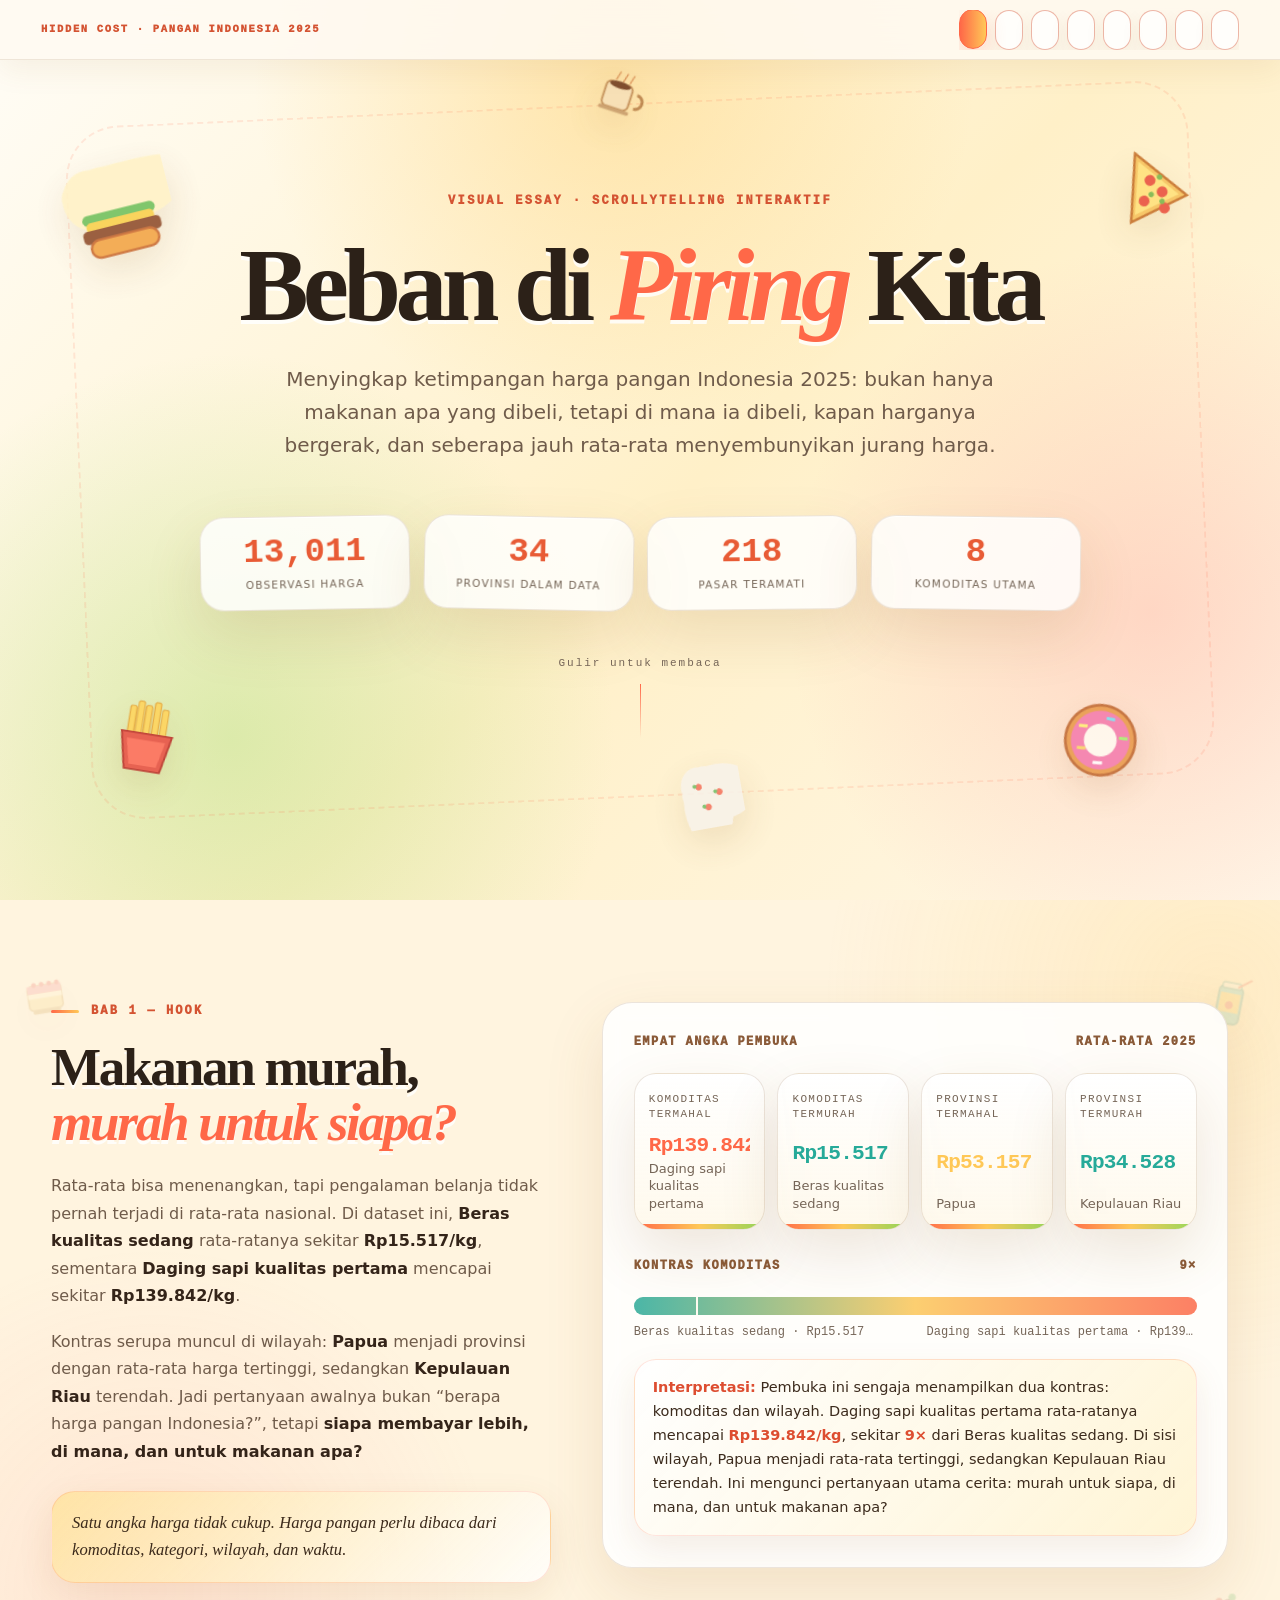
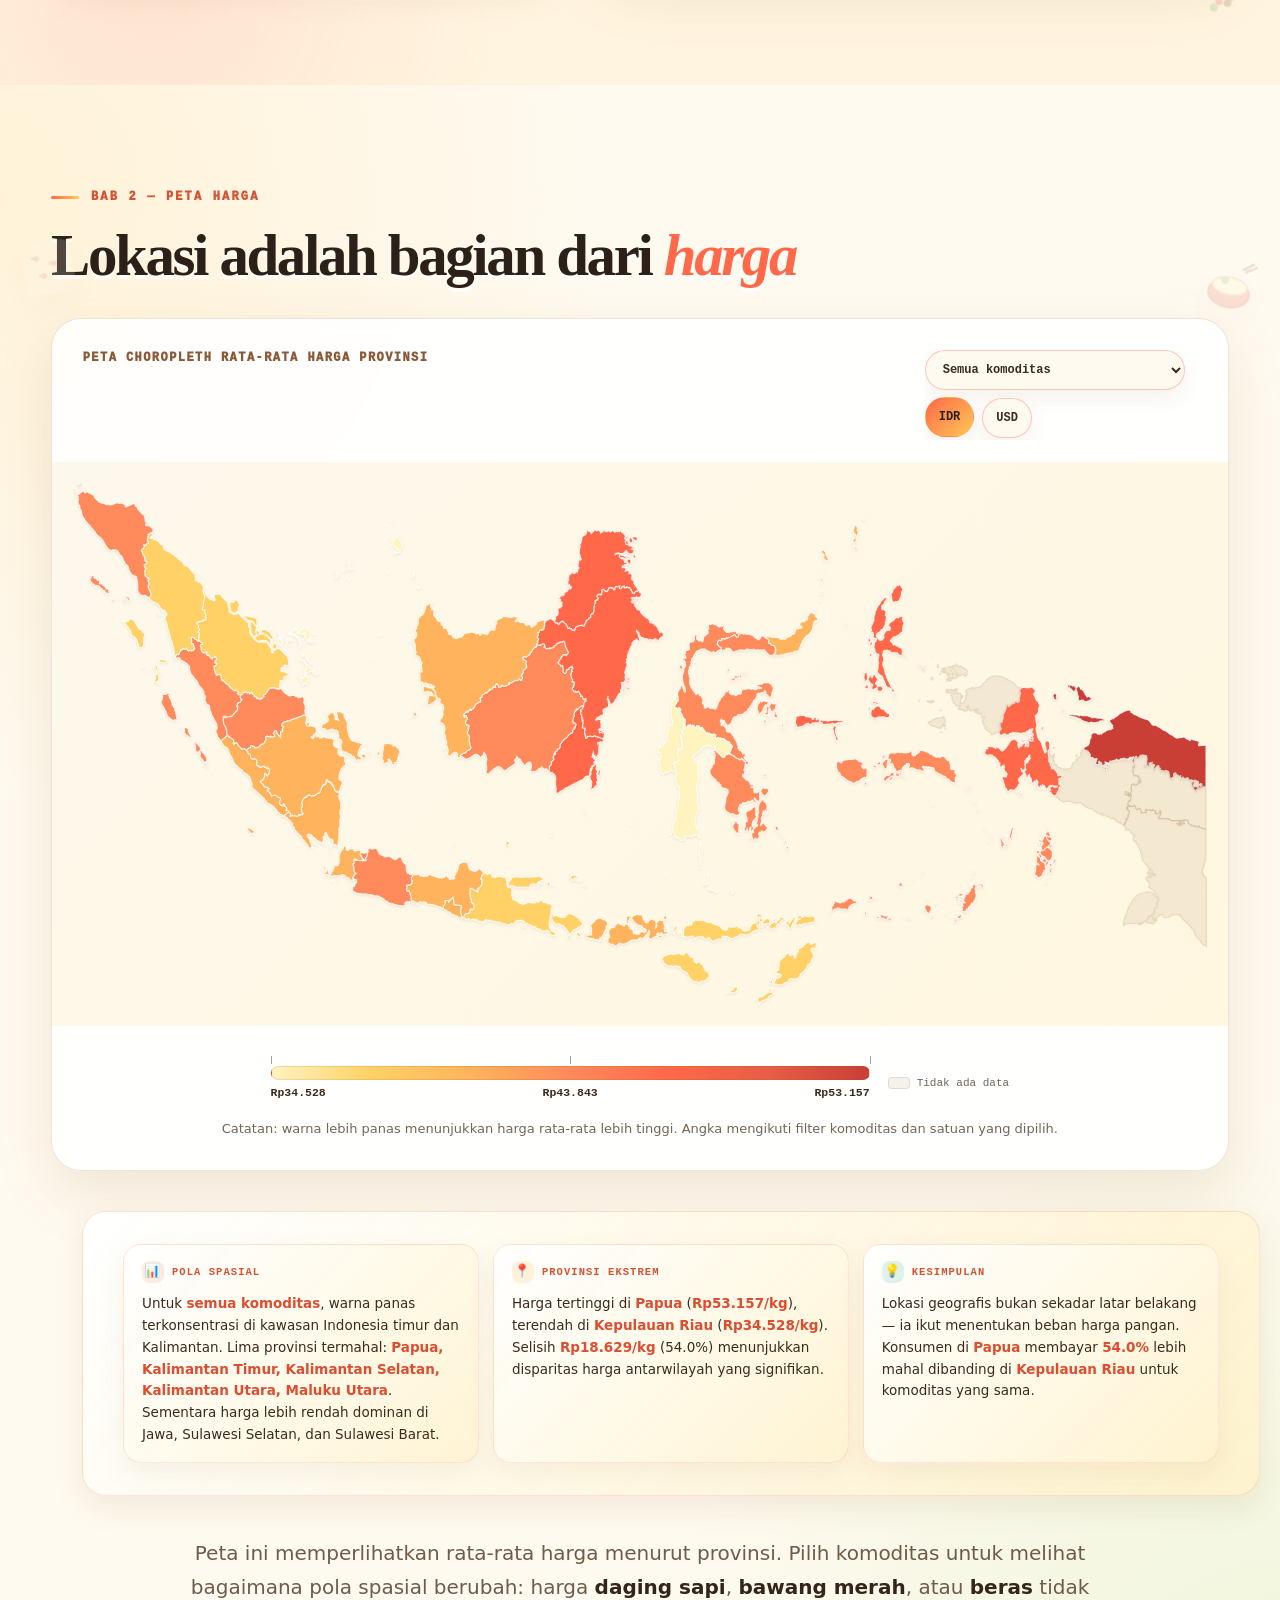
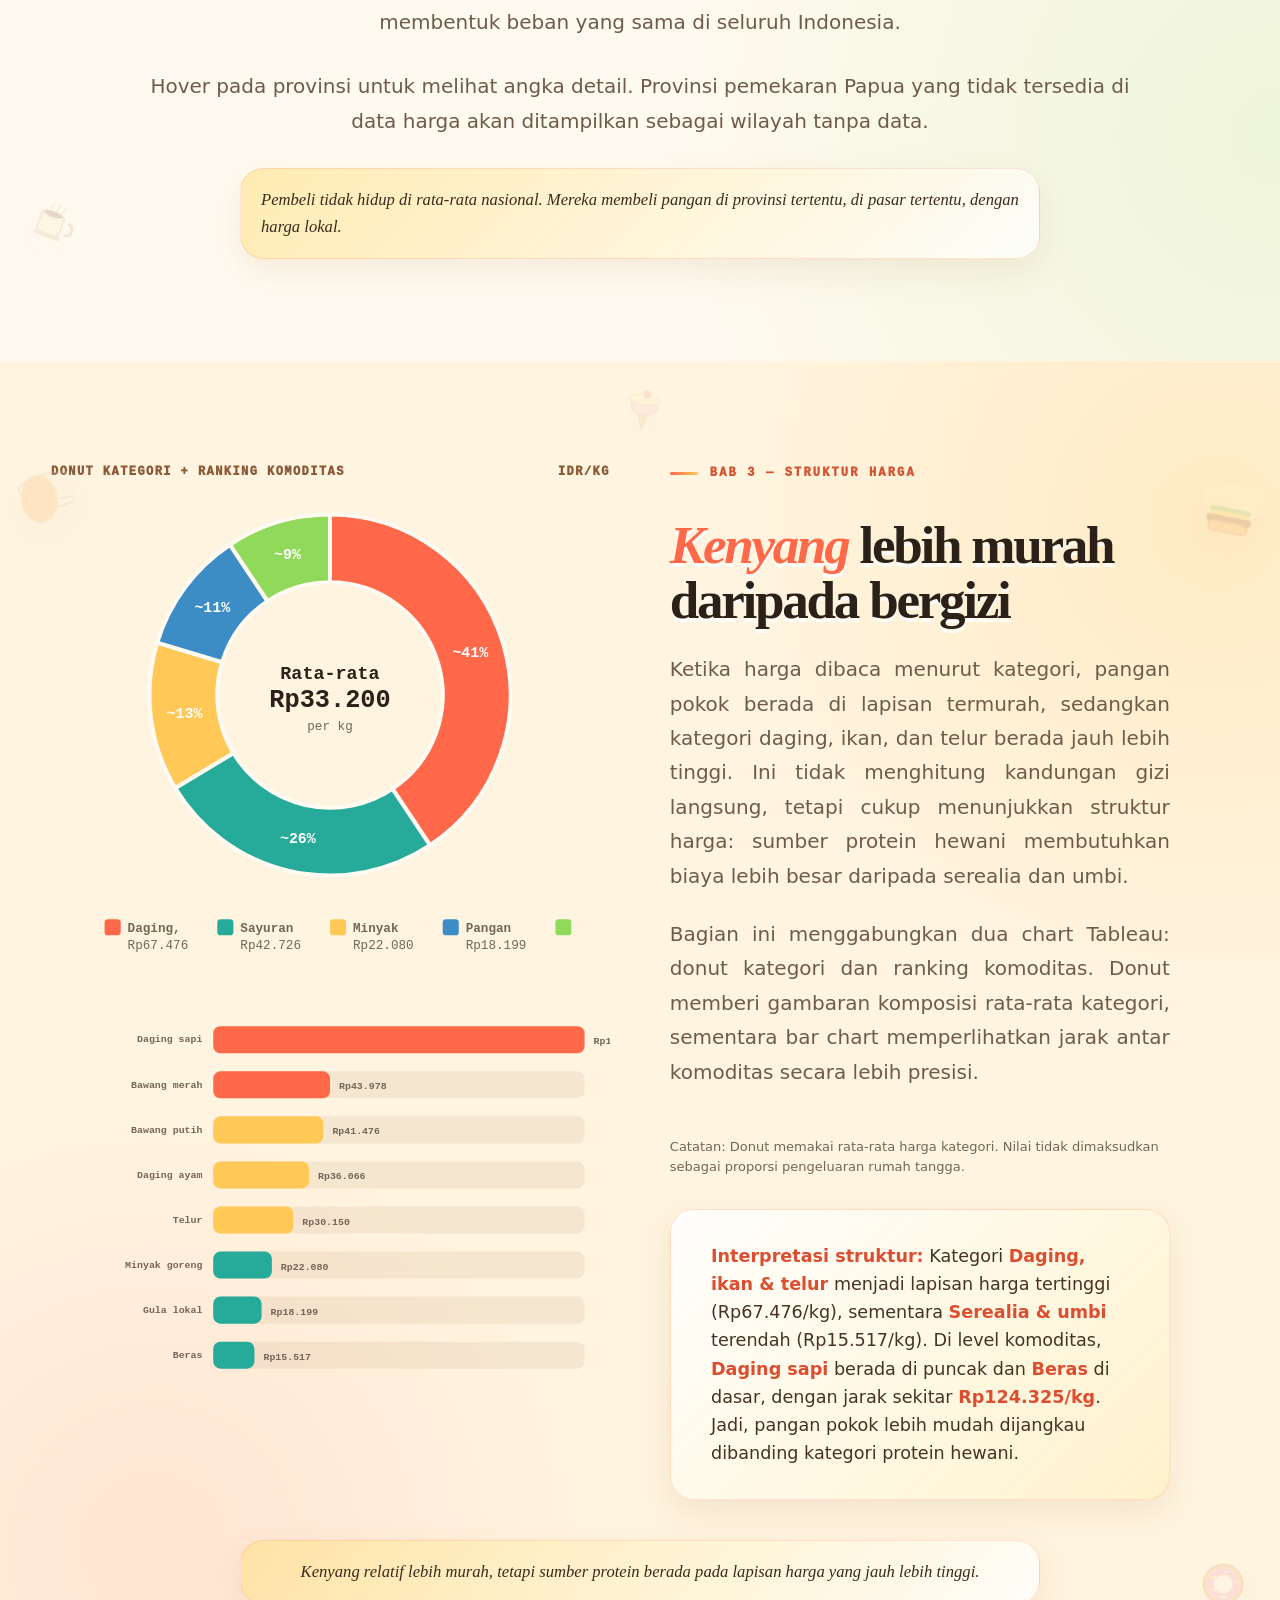
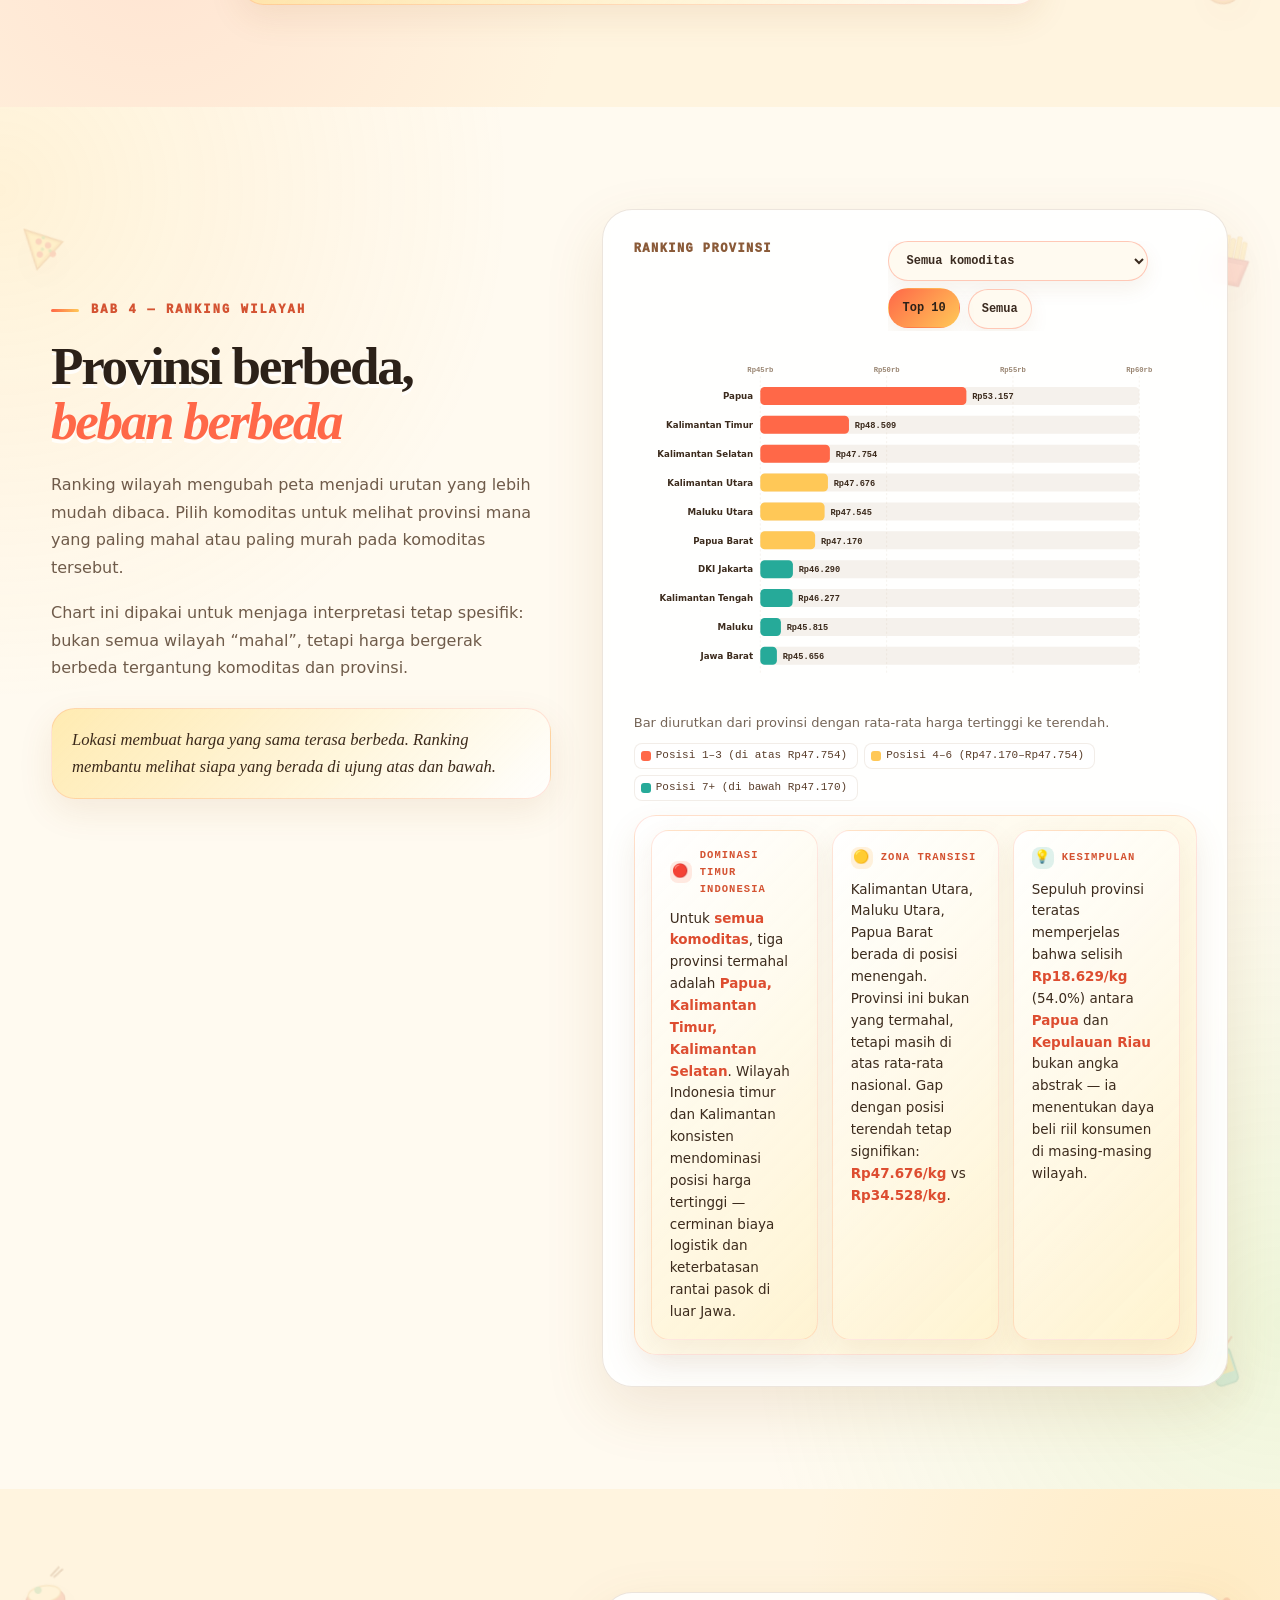
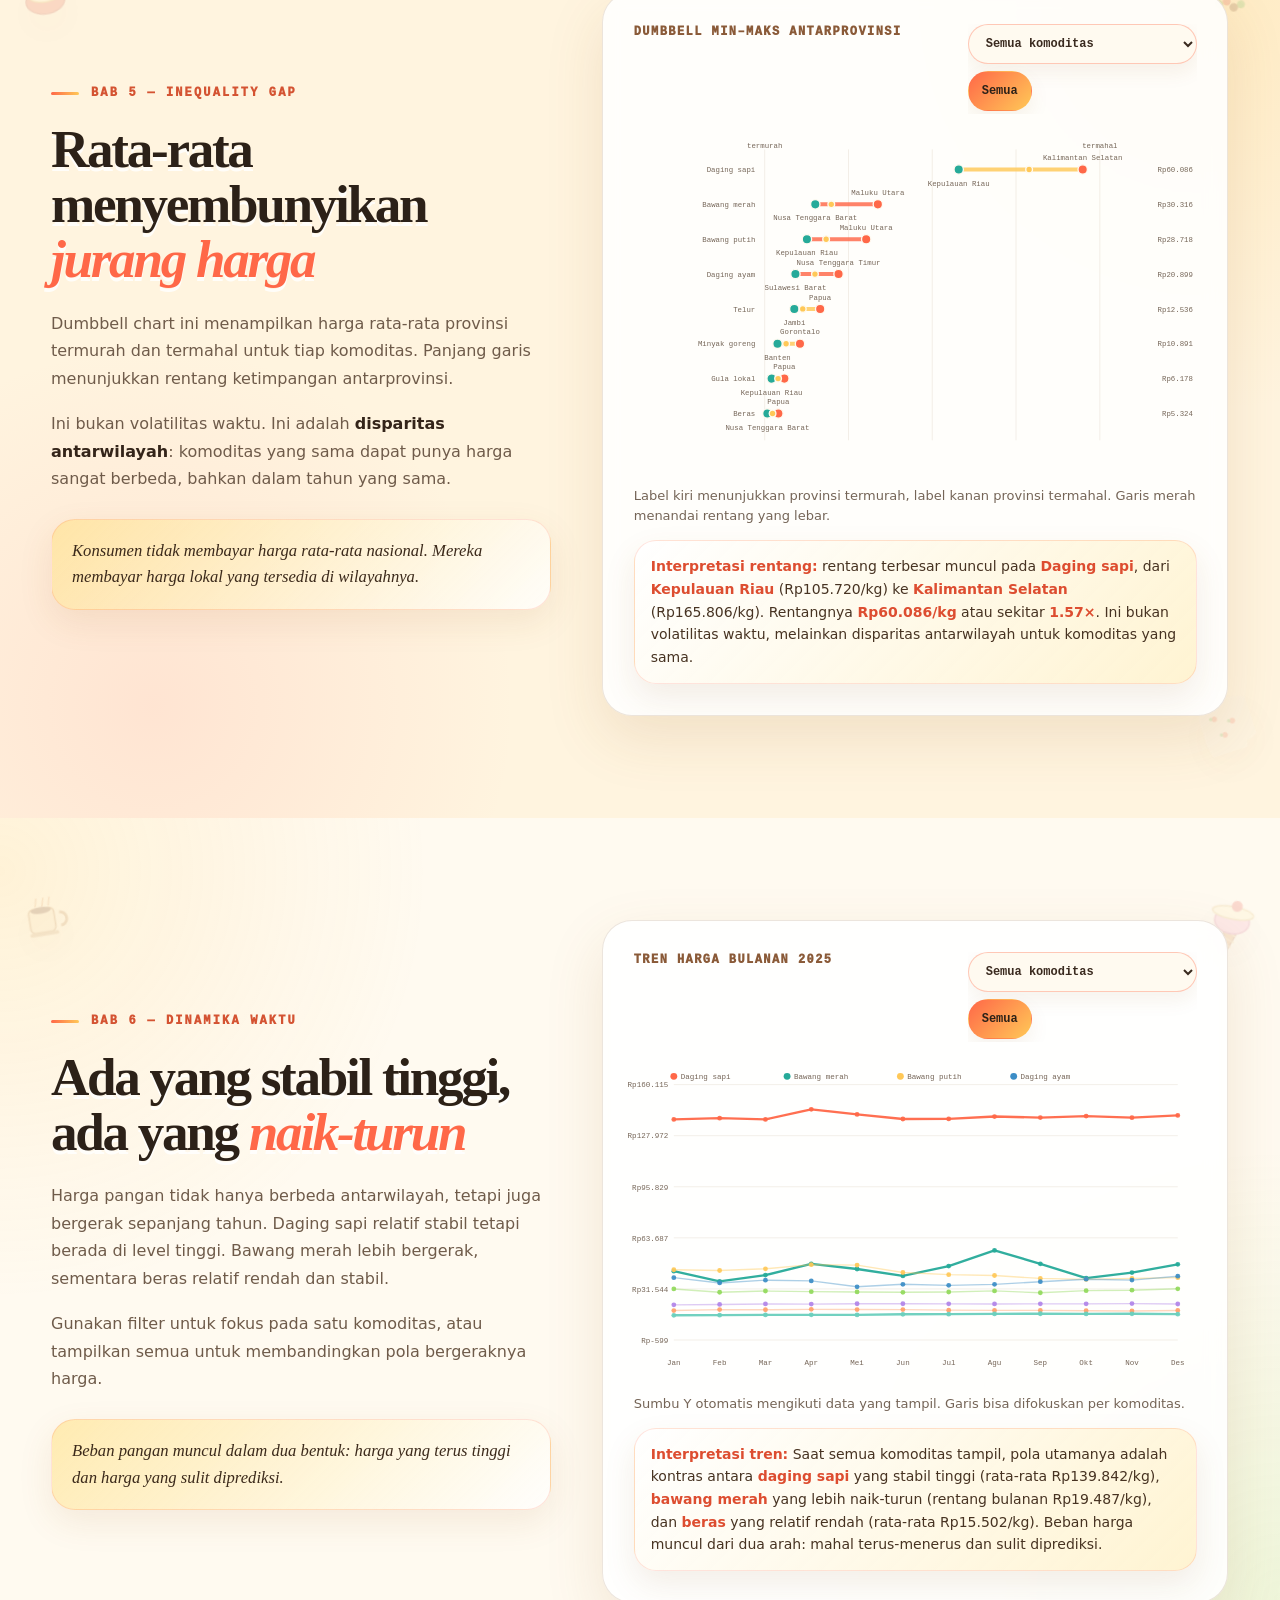
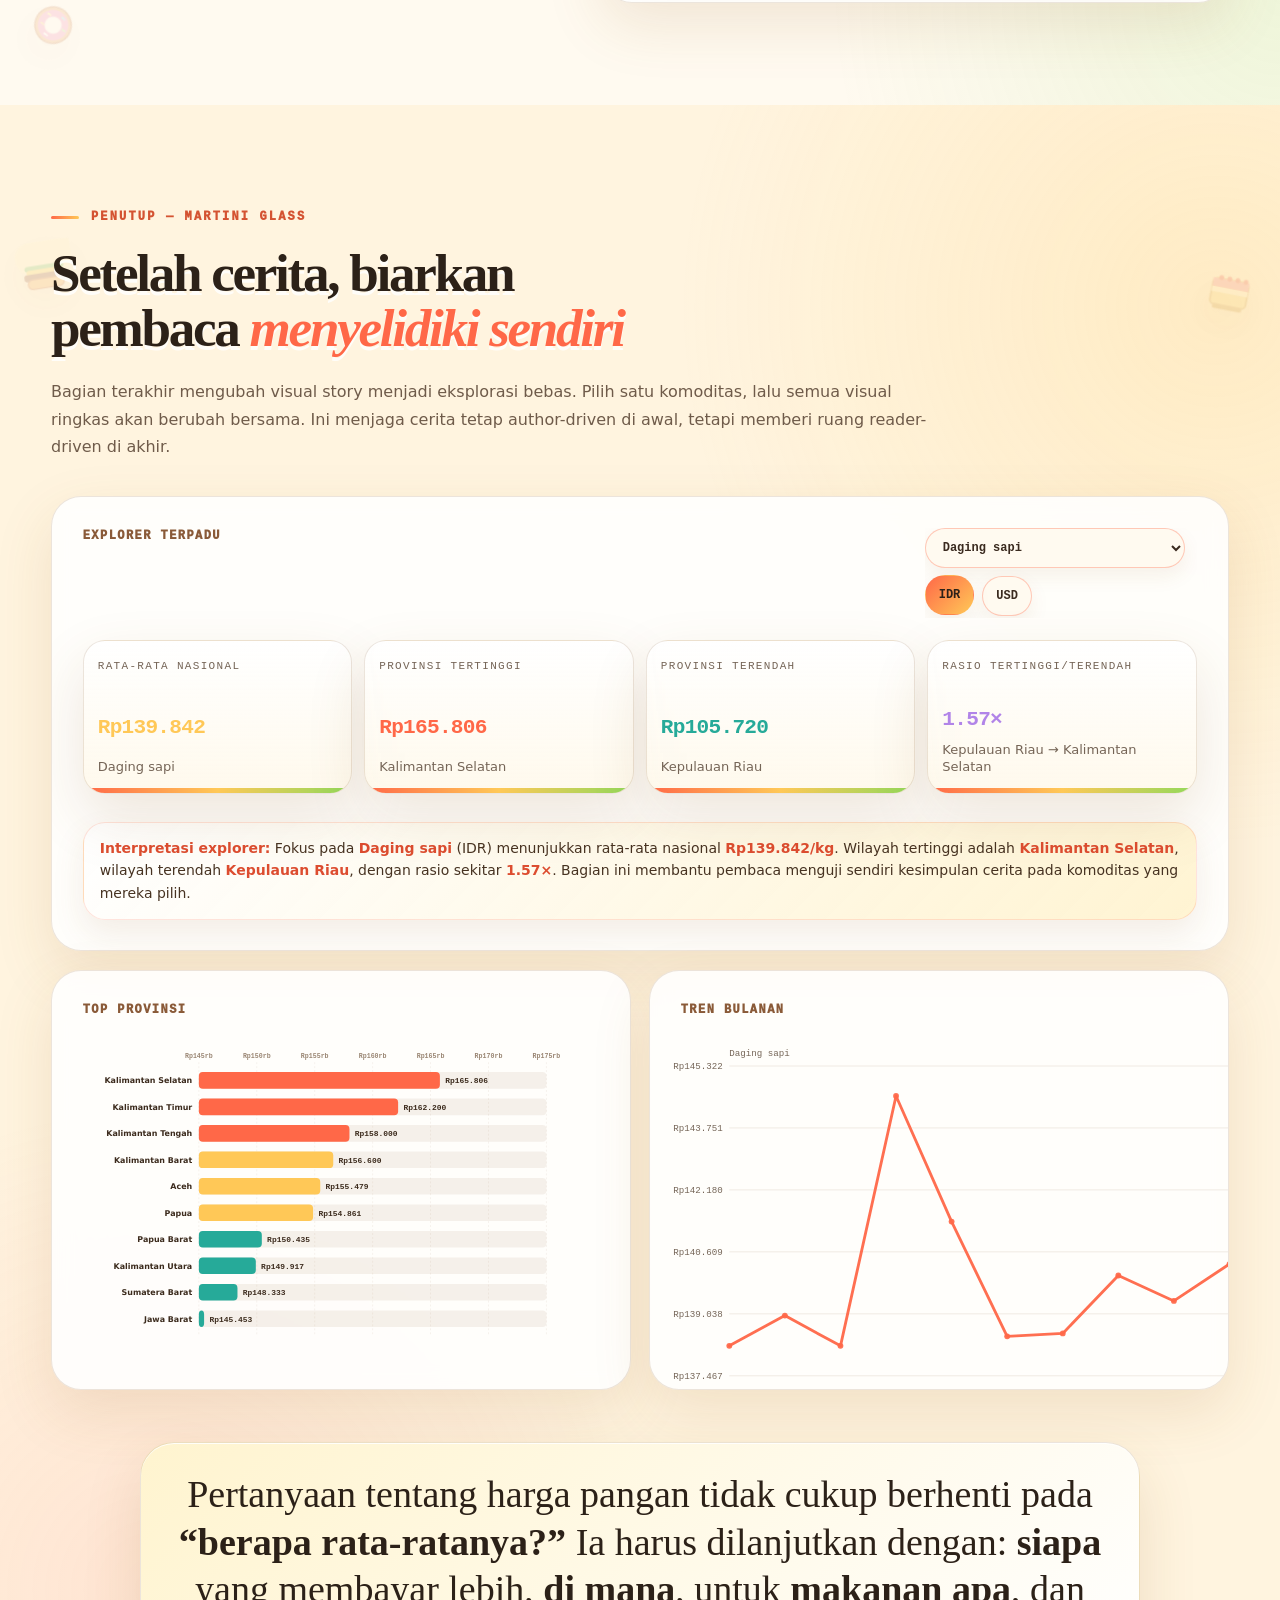
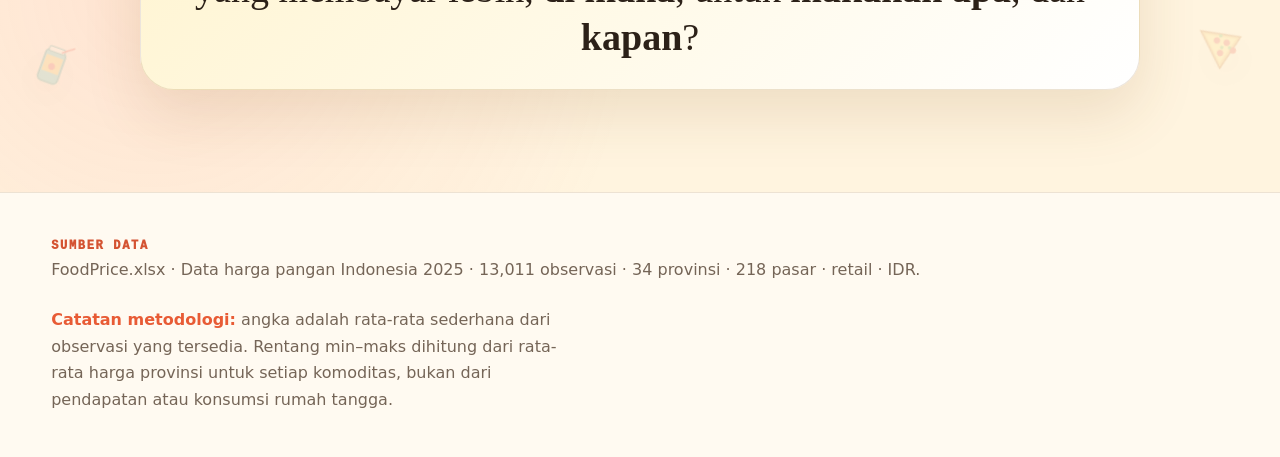
==== commit d5f17cd0: "hemmm" ====
--- a/assets/index.html
+++ b/assets/index.html
@@ -90,37 +90,40 @@
     <img class="food-sticker s-b sticker-bounce" src="assets/images/food-sticker-11.png" alt="" aria-hidden="true"
       loading="lazy" />
     <img class="food-sticker s-c" src="assets/images/food-sticker-12.png" alt="" aria-hidden="true" loading="lazy" />
-    <div class="story-grid">
-      <div class="copy reveal">
-        <div class="chapter">Bab 2 — Peta Harga</div>
-        <h2>Lokasi adalah bagian dari <em>harga</em></h2>
-        <p class="bodytext">Peta ini memperlihatkan rata-rata harga menurut provinsi. Pilih komoditas untuk melihat
-          bagaimana pola spasial berubah: harga <strong>daging sapi</strong>, <strong>bawang merah</strong>, atau
-          <strong>beras</strong> tidak membentuk beban yang sama di seluruh Indonesia.
-        </p>
-        <p class="bodytext">Hover pada provinsi untuk melihat angka detail. Provinsi pemekaran Papua yang tidak tersedia
-          di data harga akan ditampilkan sebagai wilayah tanpa data.</p>
-        <div class="insight">Pembeli tidak hidup di rata-rata nasional. Mereka membeli pangan di provinsi tertentu, di
-          pasar tertentu, dengan harga lokal.</div>
-      </div>
-      <div class="panel reveal panel--map">
-        <div class="panel-title">
-          <span>Peta choropleth rata-rata harga provinsi</span>
-          <div class="controls">
-            <select id="mapCommodity"></select>
-            <button id="metricIDR" class="metric-btn active" data-metric="price">IDR</button>
-            <button id="metricUSD" class="metric-btn" data-metric="usd">USD</button>
-          </div>
-        </div>
-        <div class="map-wrap map-wrap--fullbleed">
-          <svg id="mapSvg" viewBox="0 0 1000 480" preserveAspectRatio="xMidYMid meet" role="img"
-            aria-label="Peta harga pangan Indonesia"></svg>
-        </div>
-        <div class="legend-bar-wrap" id="mapLegend"></div>
-        <div class="chart-note">Catatan: warna lebih panas menunjukkan harga rata-rata lebih tinggi. Angka mengikuti
-          filter komoditas dan satuan yang dipilih.</div>
-        <div class="map-interpretation" id="mapInsight"></div>
-      </div>
+    <div class="map-header reveal" style="max-width: 1280px; margin: 0 auto 32px;">
+      <div class="chapter">Bab 2 — Peta Harga</div>
+      <h2>Lokasi adalah bagian dari <em>harga</em></h2>
+    </div>
+
+    <div class="panel reveal panel--map" style="margin: 0 auto 40px; max-width: 100%; width: 100%;">
+      <div class="panel-title">
+        <span>Peta choropleth rata-rata harga provinsi</span>
+        <div class="controls">
+          <select id="mapCommodity"></select>
+          <button id="metricIDR" class="metric-btn active" data-metric="price">IDR</button>
+          <button id="metricUSD" class="metric-btn" data-metric="usd">USD</button>
+        </div>
+      </div>
+      <div class="map-wrap map-wrap--fullbleed" style="width: 100%;">
+        <svg id="mapSvg" viewBox="0 0 1000 480" preserveAspectRatio="xMidYMid meet" role="img"
+          aria-label="Peta harga pangan Indonesia" style="width: 100%; height: auto; max-height: 75vh;"></svg>
+      </div>
+      <div class="legend-bar-wrap" id="mapLegend" style="max-width: 800px; margin: 16px auto 0;"></div>
+      <div class="chart-note" style="text-align: center; margin-top: 16px;">Catatan: warna lebih panas menunjukkan harga rata-rata lebih tinggi. Angka mengikuti filter komoditas dan satuan yang dipilih.</div>
+    </div>
+
+    <div class="map-interpretation-wrapper reveal" style="margin: 0 auto 40px; width: 100%;">
+      <div class="map-interpretation panel" id="mapInsight" style="padding: 32px 40px; border-radius: 24px; box-shadow: 0 12px 30px rgba(138, 88, 30, 0.1);"></div>
+    </div>
+
+    <div class="map-footer reveal" style="max-width: 1000px; margin: 0 auto; display: flex; flex-direction: column; gap: 12px; text-align: center;">
+      <p class="bodytext" style="font-size: 20px;">Peta ini memperlihatkan rata-rata harga menurut provinsi. Pilih komoditas untuk melihat
+        bagaimana pola spasial berubah: harga <strong>daging sapi</strong>, <strong>bawang merah</strong>, atau
+        <strong>beras</strong> tidak membentuk beban yang sama di seluruh Indonesia.
+      </p>
+      <p class="bodytext" style="font-size: 20px;">Hover pada provinsi untuk melihat angka detail. Provinsi pemekaran Papua yang tidak tersedia
+        di data harga akan ditampilkan sebagai wilayah tanpa data.</p>
+      <div class="insight" style="margin-top: 0; text-align: left; max-width: 800px; margin-inline: auto;">Pembeli tidak hidup di rata-rata nasional. Mereka membeli pangan di provinsi tertentu, di pasar tertentu, dengan harga lokal.</div>
     </div>
   </section>
 
@@ -131,35 +134,43 @@
     <img class="food-sticker s-d sticker-spin" src="assets/images/food-sticker-15.png" alt="" aria-hidden="true"
       loading="lazy" />
     <img class="food-sticker s-e" src="assets/images/food-sticker-16.png" alt="" aria-hidden="true" loading="lazy" />
-    <div class="story-grid">
-      <div class="copy reveal">
+    <div class="reveal" style="display: grid; grid-template-columns: repeat(auto-fit, minmax(400px, 1fr)); gap: 60px; align-items: start; max-width: 1280px; margin: 0 auto;">
+      <!-- Left Column: Charts -->
+      <div style="display: flex; flex-direction: column; gap: 20px;">
+        <div class="panel-title" style="margin-bottom: 0;"><span>Donut kategori + ranking komoditas</span><span id="structureMetricLabel">IDR/kg</span></div>
+        
+        <!-- Donut Chart Enlarged -->
+        <div style="width: 100%; display: flex; flex-direction: column; align-items: center;">
+          <svg id="donutChart" viewBox="0 0 420 440" role="img" aria-label="Donut rata-rata kategori pangan" style="width: 100%; max-width: 420px; height: auto; transform: scale(1.15); margin-top: 20px;"></svg>
+        </div>
+        
+        <!-- Bar Chart Below Donut -->
+        <div style="width: 100%; display: flex; flex-direction: column; align-items: center; margin-top: 20px;">
+          <svg id="commodityBars" viewBox="0 0 620 440" role="img" aria-label="Ranking harga komoditas" style="width: 100%; height: auto;"></svg>
+        </div>
+      </div>
+
+      <!-- Right Column: Title, Description, and Interpretation -->
+      <div class="copy" style="display: flex; flex-direction: column; justify-content: start; gap: 16px;">
         <div class="chapter">Bab 3 — Struktur Harga</div>
-        <h2><em>Kenyang</em> lebih murah daripada bergizi</h2>
-        <p class="bodytext">Ketika harga dibaca menurut kategori, pangan pokok berada di lapisan termurah, sedangkan
+        <h2 style="margin-top: 0; margin-bottom: 8px;"><em>Kenyang</em> lebih murah daripada bergizi</h2>
+        <p class="bodytext" style="font-size: 20px; text-align: justify; margin-bottom: 0;">Ketika harga dibaca menurut kategori, pangan pokok berada di lapisan termurah, sedangkan
           kategori daging, ikan, dan telur berada jauh lebih tinggi. Ini tidak menghitung kandungan gizi langsung,
           tetapi cukup menunjukkan struktur harga: sumber protein hewani membutuhkan biaya lebih besar daripada serealia
           dan umbi.</p>
-        <p class="bodytext">Bagian ini menggabungkan dua chart Tableau: donut kategori dan ranking komoditas. Donut
+        <p class="bodytext" style="font-size: 20px; text-align: justify; margin-top: 8px;">Bagian ini menggabungkan dua chart Tableau: donut kategori dan ranking komoditas. Donut
           memberi gambaran komposisi rata-rata kategori, sementara bar chart memperlihatkan jarak antar komoditas secara
           lebih presisi.</p>
-        <div class="insight">Kenyang relatif lebih murah, tetapi sumber protein berada pada lapisan harga yang jauh
-          lebih tinggi.</div>
-      </div>
-      <div class="panel reveal">
-        <div class="panel-title"><span>Donut kategori + ranking komoditas</span><span
-            id="structureMetricLabel">IDR/kg</span></div>
-        <div class="dual-grid">
-          <div>
-            <svg id="donutChart" viewBox="0 0 420 440" role="img" aria-label="Donut rata-rata kategori pangan"></svg>
-            <div class="chart-note">Donut memakai rata-rata harga kategori. Nilai tidak dimaksudkan sebagai proporsi
-              pengeluaran rumah tangga.</div>
-            <div class="dynamic-interpretation" id="structureInsight"></div>
-          </div>
-          <div>
-            <svg id="commodityBars" viewBox="0 0 620 440" role="img" aria-label="Ranking harga komoditas"></svg>
-          </div>
-        </div>
-      </div>
+        <div class="chart-note">Catatan: Donut memakai rata-rata harga kategori. Nilai tidak dimaksudkan sebagai proporsi pengeluaran rumah tangga.</div>
+        
+        <!-- Interpretation moved below description -->
+        <div class="dynamic-interpretation panel" id="structureInsight" style="padding: 32px 40px; border-radius: 24px; box-shadow: 0 12px 30px rgba(138, 88, 30, 0.1); margin-top: 16px; font-size: 1.1rem; line-height: 1.6; text-align: left;"></div>
+      </div>
+    </div>
+
+    <!-- Bottom: Insight Text -->
+    <div class="reveal" style="max-width: 1000px; margin: 40px auto 0; text-align: center;">
+      <div class="insight" style="margin-top: 0; text-align: center; max-width: 800px; margin-inline: auto;">Kenyang relatif lebih murah, tetapi sumber protein berada pada lapisan harga yang jauh lebih tinggi.</div>
     </div>
   </section>
 
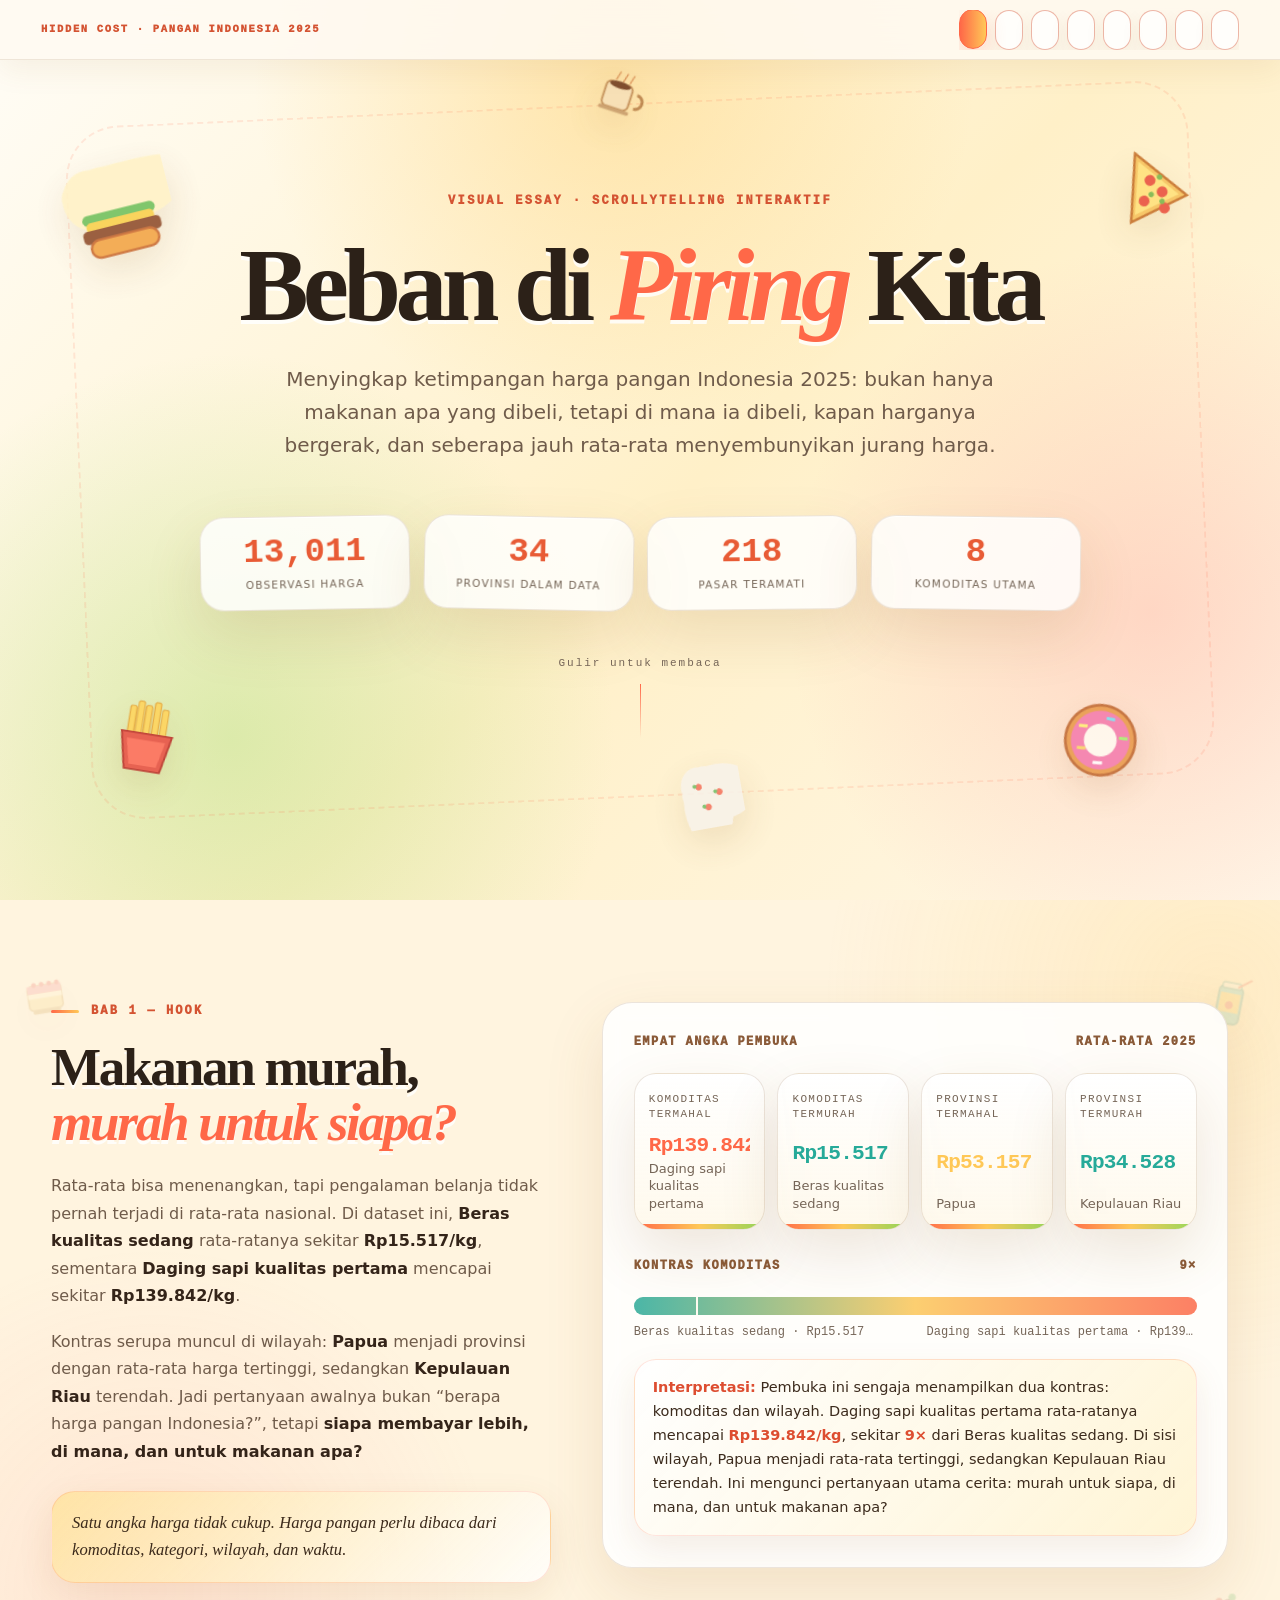
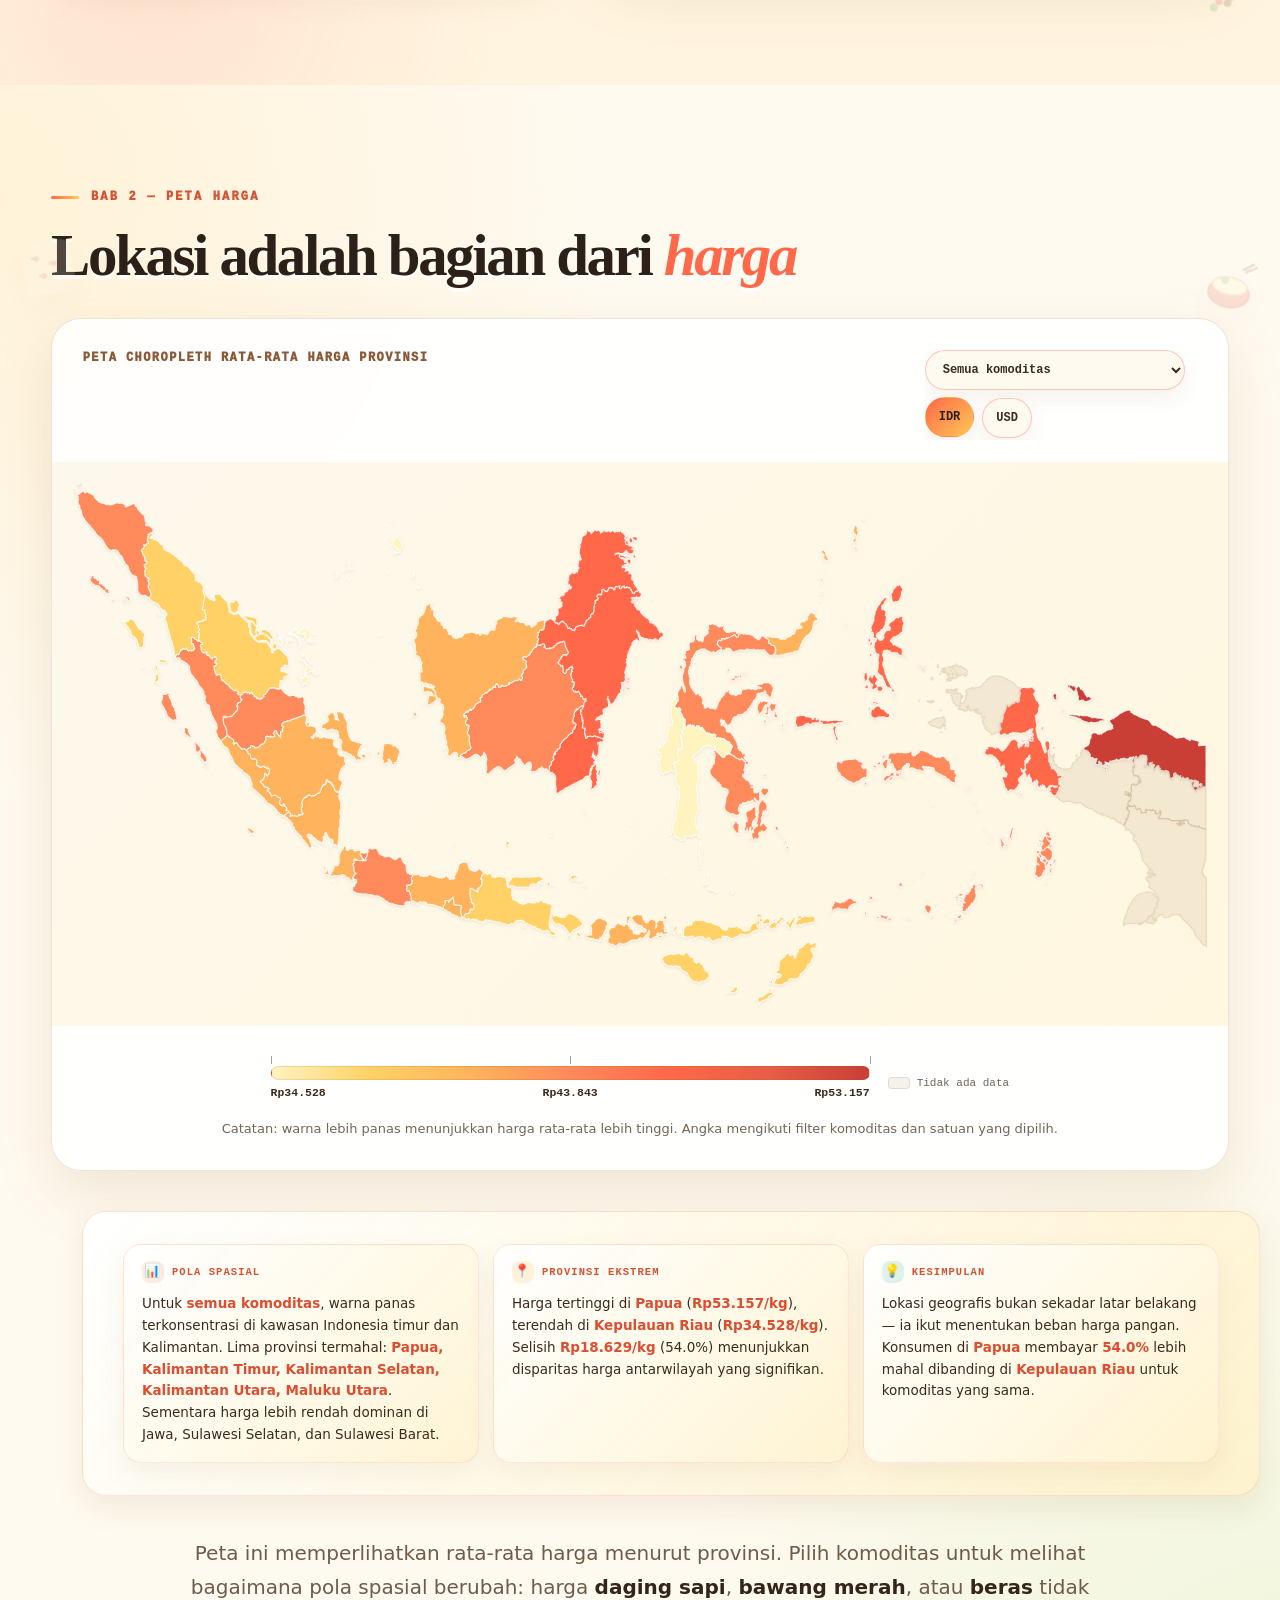
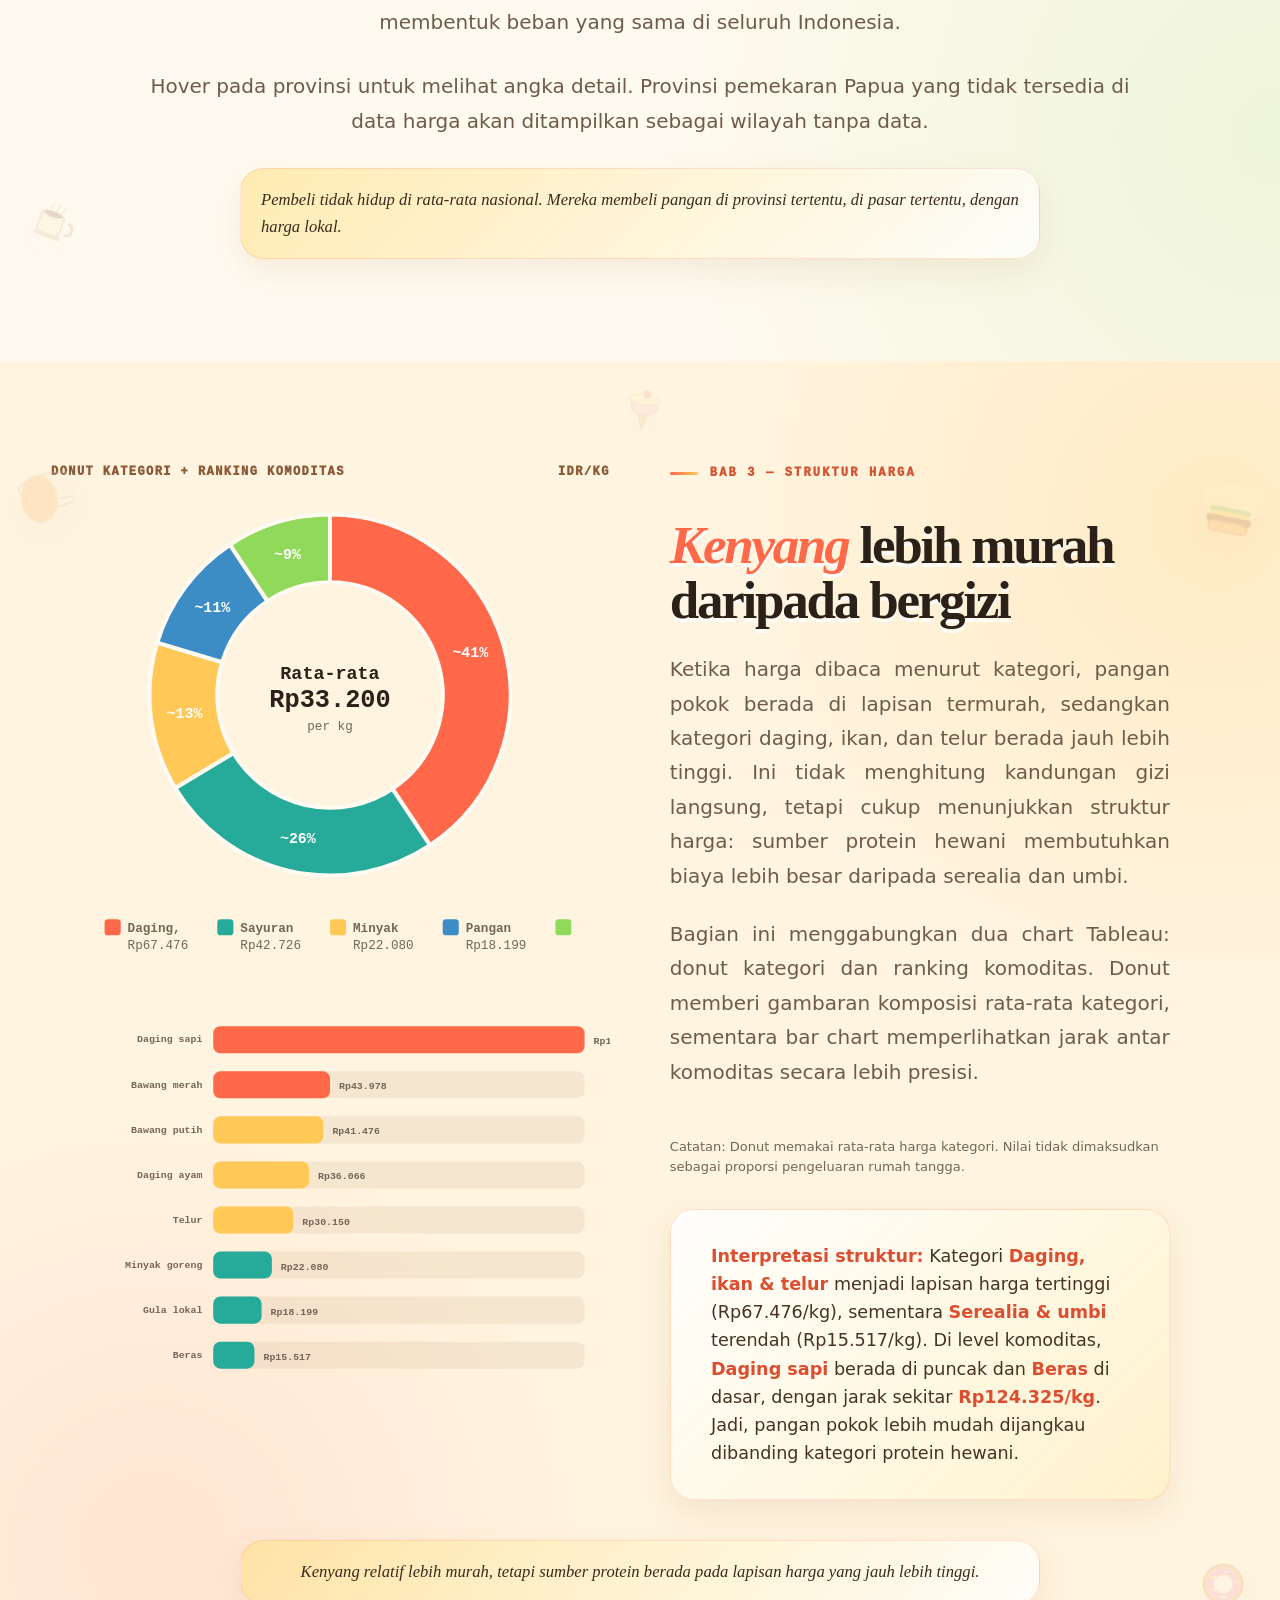
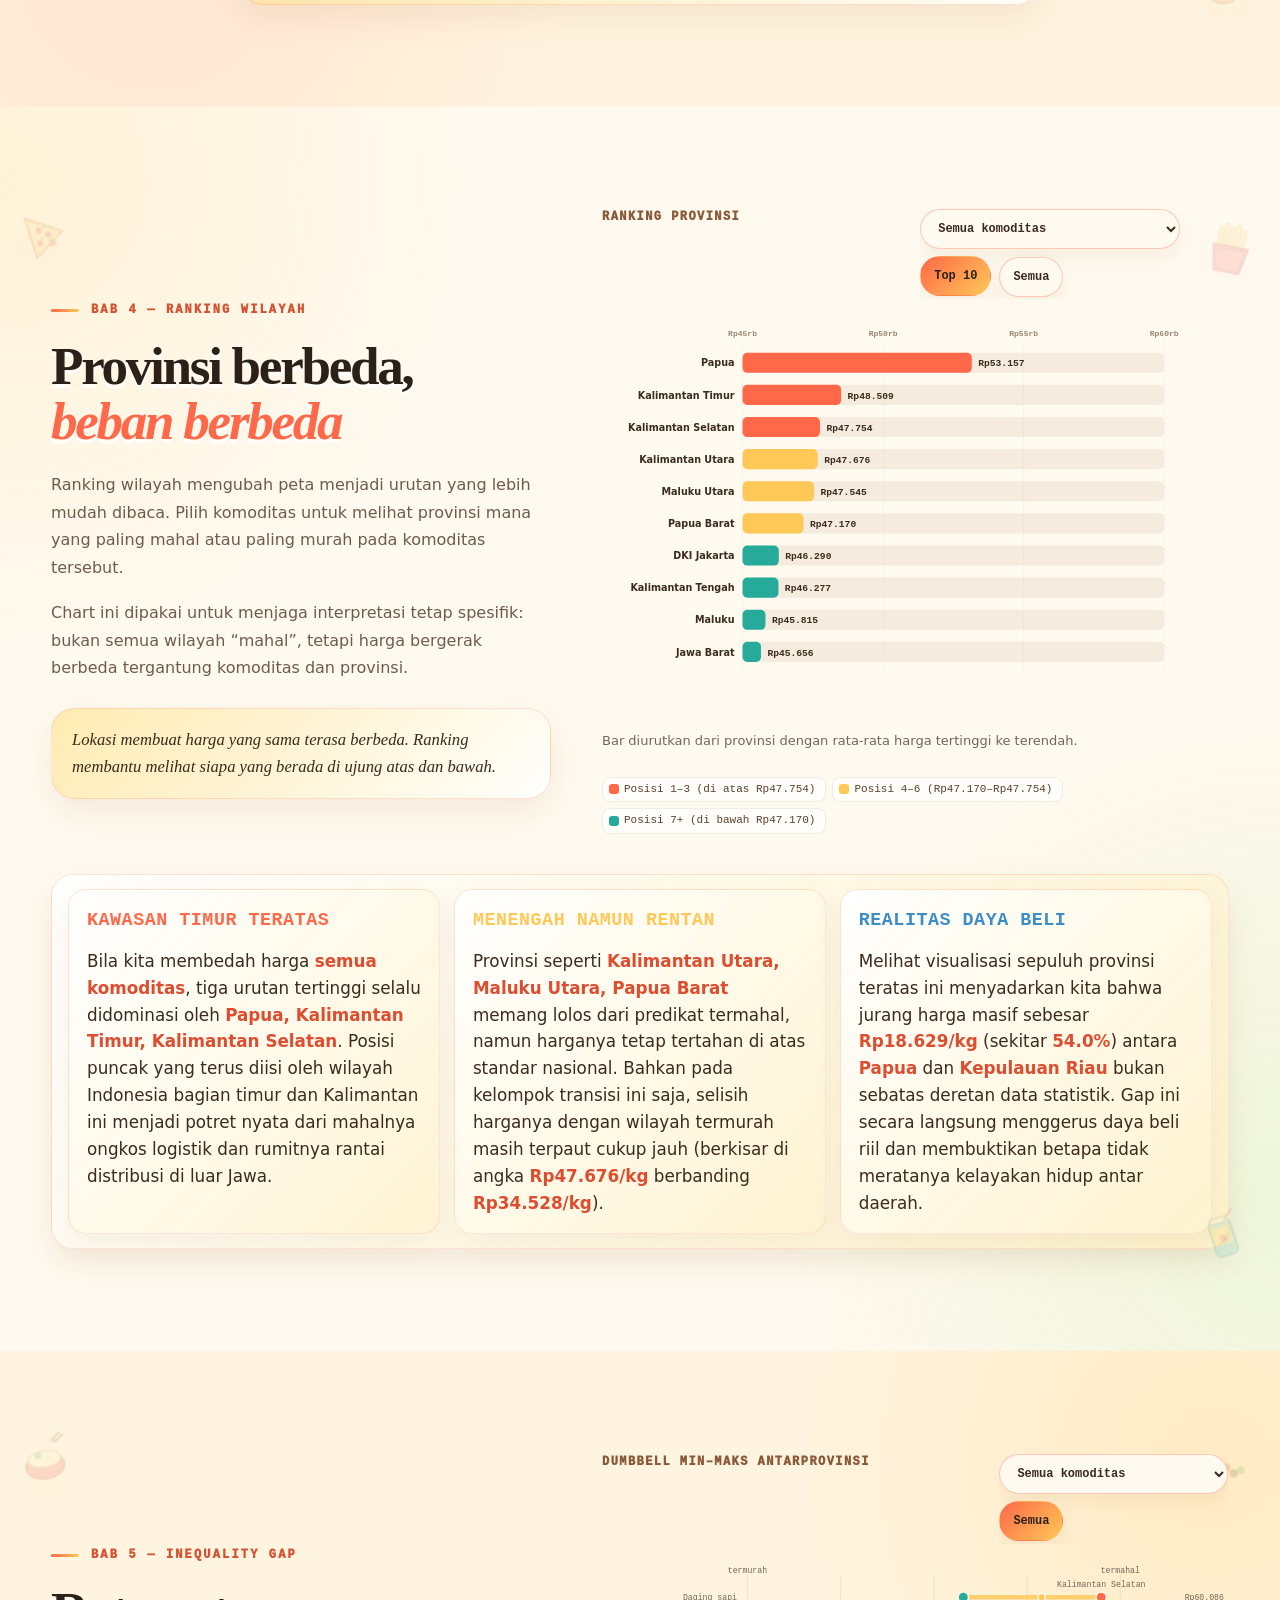
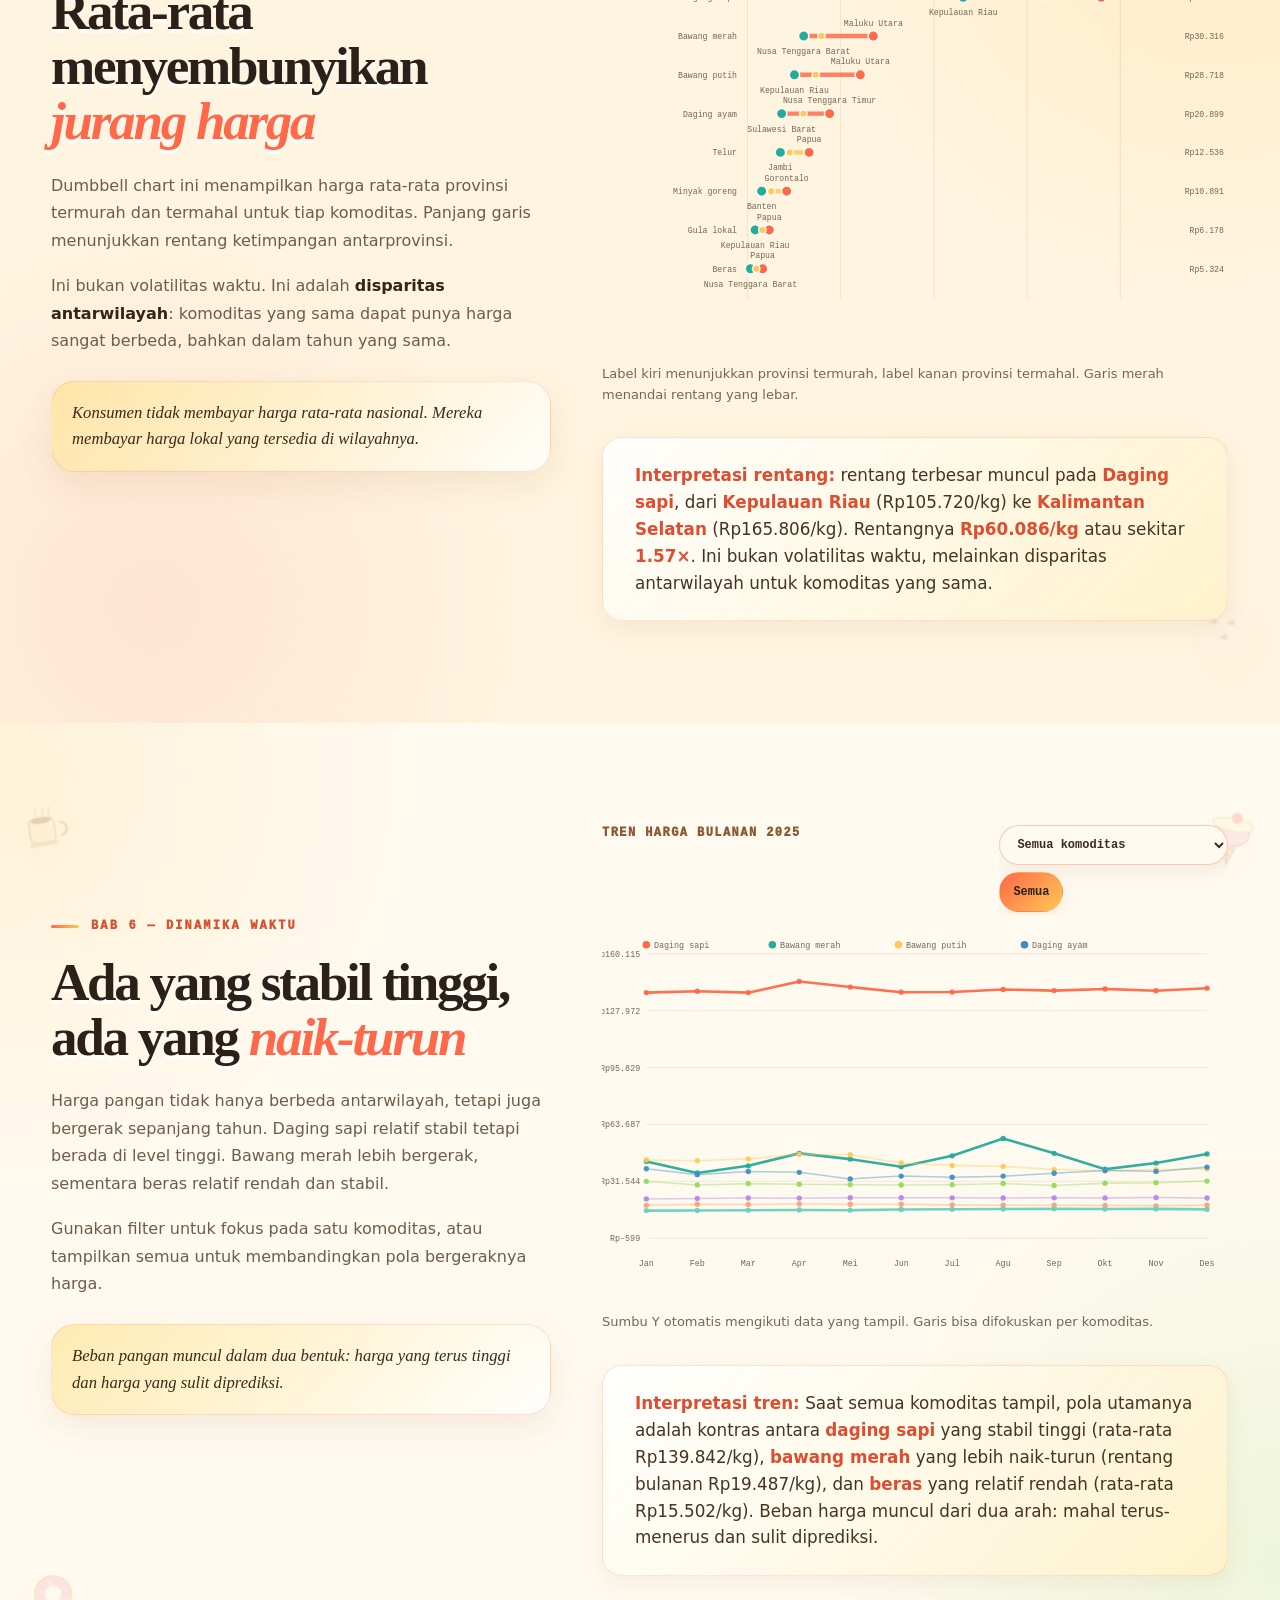
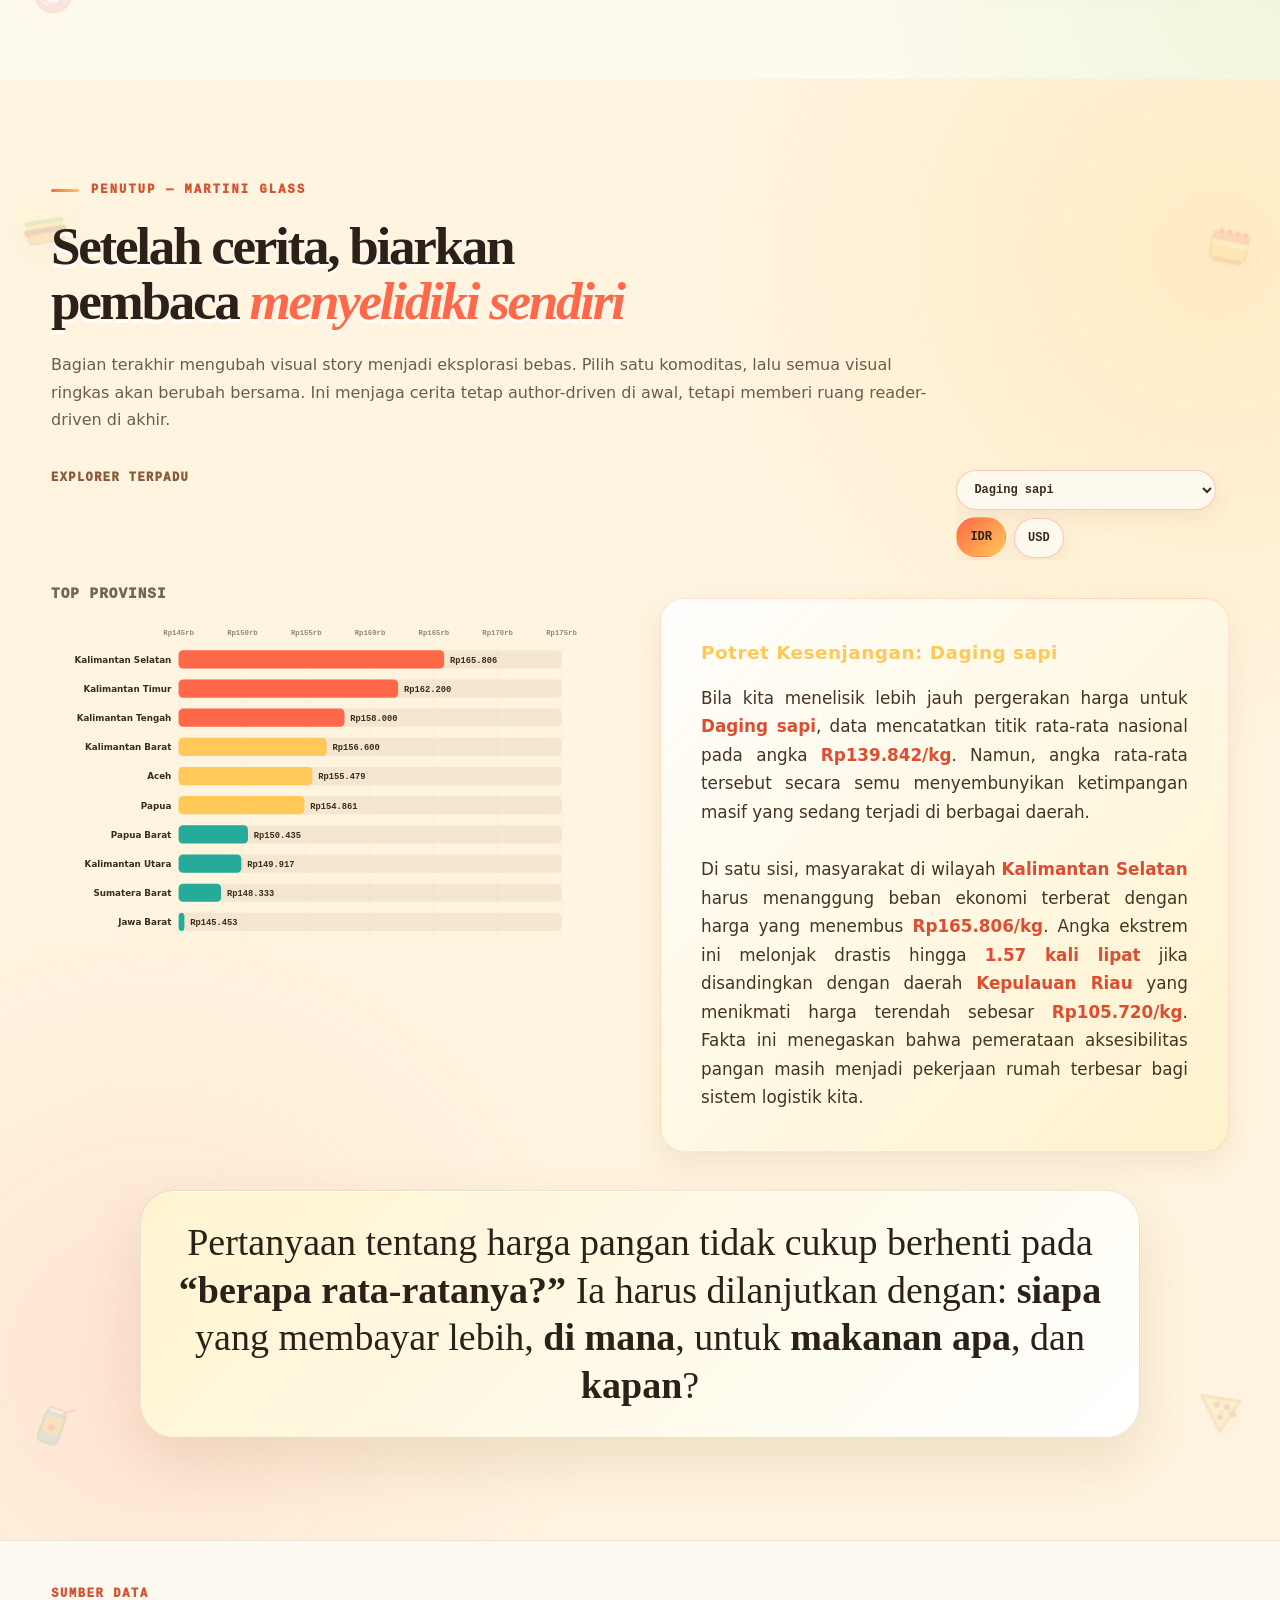
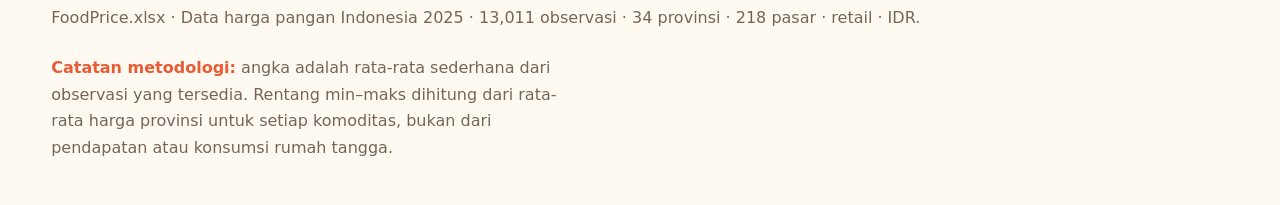
==== commit 6c4008cd: "revisi lagi" ====
--- a/assets/index.html
+++ b/assets/index.html
@@ -190,8 +190,8 @@
         <div class="insight">Lokasi membuat harga yang sama terasa berbeda. Ranking membantu melihat siapa yang berada
           di ujung atas dan bawah.</div>
       </div>
-      <div class="panel reveal panel--ranking">
-        <div class="panel-title">
+      <div class="reveal panel--ranking" style="display: flex; flex-direction: column; gap: 16px;">
+        <div class="panel-title" style="margin-bottom: 0;">
           <span>Ranking provinsi</span>
           <div class="controls">
             <select id="rankCommodity"></select>
@@ -202,8 +202,12 @@
         <svg id="provinceBars" viewBox="0 0 780 520" role="img" aria-label="Ranking rata-rata harga provinsi"></svg>
         <div class="chart-note">Bar diurutkan dari provinsi dengan rata-rata harga tertinggi ke terendah.</div>
         <div class="color-threshold-note" id="rankingColorNote"></div>
-        <div class="ranking-interpretation" id="rankingInsight"></div>
-      </div>
+      </div>
+    </div>
+    
+    <!-- Interpretation moved outside the panel and placed at the bottom -->
+    <div class="ranking-interpretation-wrapper reveal" style="max-width: 1280px; margin: 40px auto 0;">
+      <div class="ranking-interpretation" id="rankingInsight" style="width: 100%;"></div>
     </div>
   </section>
 
@@ -223,8 +227,8 @@
         <div class="insight">Konsumen tidak membayar harga rata-rata nasional. Mereka membayar harga lokal yang tersedia
           di wilayahnya.</div>
       </div>
-      <div class="panel reveal">
-        <div class="panel-title">
+      <div class="reveal" style="display: flex; flex-direction: column; gap: 16px;">
+        <div class="panel-title" style="margin-bottom: 0;">
           <span>Dumbbell min–maks antarprovinsi</span>
           <div class="controls">
             <select id="gapCommodity"></select>
@@ -235,7 +239,7 @@
           aria-label="Dumbbell chart rentang harga antarprovinsi"></svg>
         <div class="chart-note">Label kiri menunjukkan provinsi termurah, label kanan provinsi termahal. Garis merah
           menandai rentang yang lebar.</div>
-        <div class="dynamic-interpretation" id="gapInsight"></div>
+        <div class="dynamic-interpretation panel" id="gapInsight" style="padding: 24px 32px; border-radius: 20px; box-shadow: 0 8px 24px rgba(138, 88, 30, 0.08); margin-top: 16px; font-size: 1.05rem; line-height: 1.6;"></div>
       </div>
     </div>
   </section>
@@ -258,17 +262,17 @@
         <div class="insight">Beban pangan muncul dalam dua bentuk: harga yang terus tinggi dan harga yang sulit
           diprediksi.</div>
       </div>
-      <div class="panel reveal">
-        <div class="panel-title">
+      <div class="reveal" style="display: flex; flex-direction: column; gap: 16px;">
+        <div class="panel-title" style="margin-bottom: 0;">
           <span>Tren harga bulanan 2025</span>
           <div class="controls">
             <select id="trendCommodity"></select>
             <button id="trendAllBtn" class="active">Semua</button>
           </div>
         </div>
-        <svg id="lineChart" viewBox="0 0 820 460" role="img" aria-label="Line chart tren bulanan"></svg>
+        <svg id="lineChart" viewBox="0 0 820 460" role="img" aria-label="Line chart tren bulanan" style="width: 100%; height: auto;"></svg>
         <div class="chart-note">Sumbu Y otomatis mengikuti data yang tampil. Garis bisa difokuskan per komoditas.</div>
-        <div class="dynamic-interpretation" id="trendInsight"></div>
+        <div class="dynamic-interpretation panel" id="trendInsight" style="padding: 24px 32px; border-radius: 20px; box-shadow: 0 8px 24px rgba(138, 88, 30, 0.08); margin-top: 16px; font-size: 1.05rem; line-height: 1.6;"></div>
       </div>
     </div>
   </section>
@@ -287,8 +291,8 @@
           semua visual ringkas akan berubah bersama. Ini menjaga cerita tetap author-driven di awal, tetapi memberi
           ruang reader-driven di akhir.</p>
       </div>
-      <div class="panel reveal explorer-wide">
-        <div class="panel-title">
+      <div class="reveal" style="display: flex; flex-direction: column; gap: 24px; width: 100%;">
+        <div class="panel-title" style="margin-bottom: 0;">
           <span>Explorer terpadu</span>
           <div class="controls">
             <select id="exploreCommodity"></select>
@@ -296,16 +300,21 @@
             <button id="exploreUSD" class="explore-metric" data-metric="usd">USD</button>
           </div>
         </div>
-        <div class="kpi-grid" id="exploreKpi"></div>
-        <div class="dynamic-interpretation" id="exploreInsight"></div>
-      </div>
-      <div class="explorer-grid">
-        <div class="panel reveal">
-          <div class="panel-title"><span>Top provinsi</span></div><svg id="exploreRank" viewBox="0 0 620 360"></svg>
-        </div>
-        <div class="panel reveal">
-          <div class="panel-title"><span>Tren bulanan</span></div><svg id="exploreTrend" viewBox="0 0 620 360"></svg>
-        </div>
+        
+        <div style="display: grid; grid-template-columns: repeat(auto-fit, minmax(400px, 1fr)); gap: 40px; align-items: start;">
+          <!-- Left Column: Bar Chart Seamless -->
+          <div style="display: flex; flex-direction: column;">
+            <div class="panel-title" style="font-size: 0.9rem; margin-bottom: 12px; color: var(--muted); letter-spacing: 1px;">TOP PROVINSI</div>
+            <svg id="exploreRank" viewBox="0 0 620 400" style="width: 100%; height: auto;"></svg>
+          </div>
+          
+          <!-- Right Column: Detailed Interpretation -->
+          <div class="dynamic-interpretation panel" id="exploreInsight" style="padding: 32px 40px; border-radius: 24px; box-shadow: 0 12px 30px rgba(138, 88, 30, 0.1); display: flex; flex-direction: column; justify-content: center; min-height: 100%;"></div>
+        </div>
+
+        <!-- Hidden elements -->
+        <div id="exploreKpi" style="display: none;"></div>
+        <svg id="exploreTrend" style="display: none;"></svg>
       </div>
       <div class="quote reveal">Pertanyaan tentang harga pangan tidak cukup berhenti pada <strong>“berapa
           rata-ratanya?”</strong> Ia harus dilanjutkan dengan: <strong>siapa</strong> yang membayar lebih, <strong>di
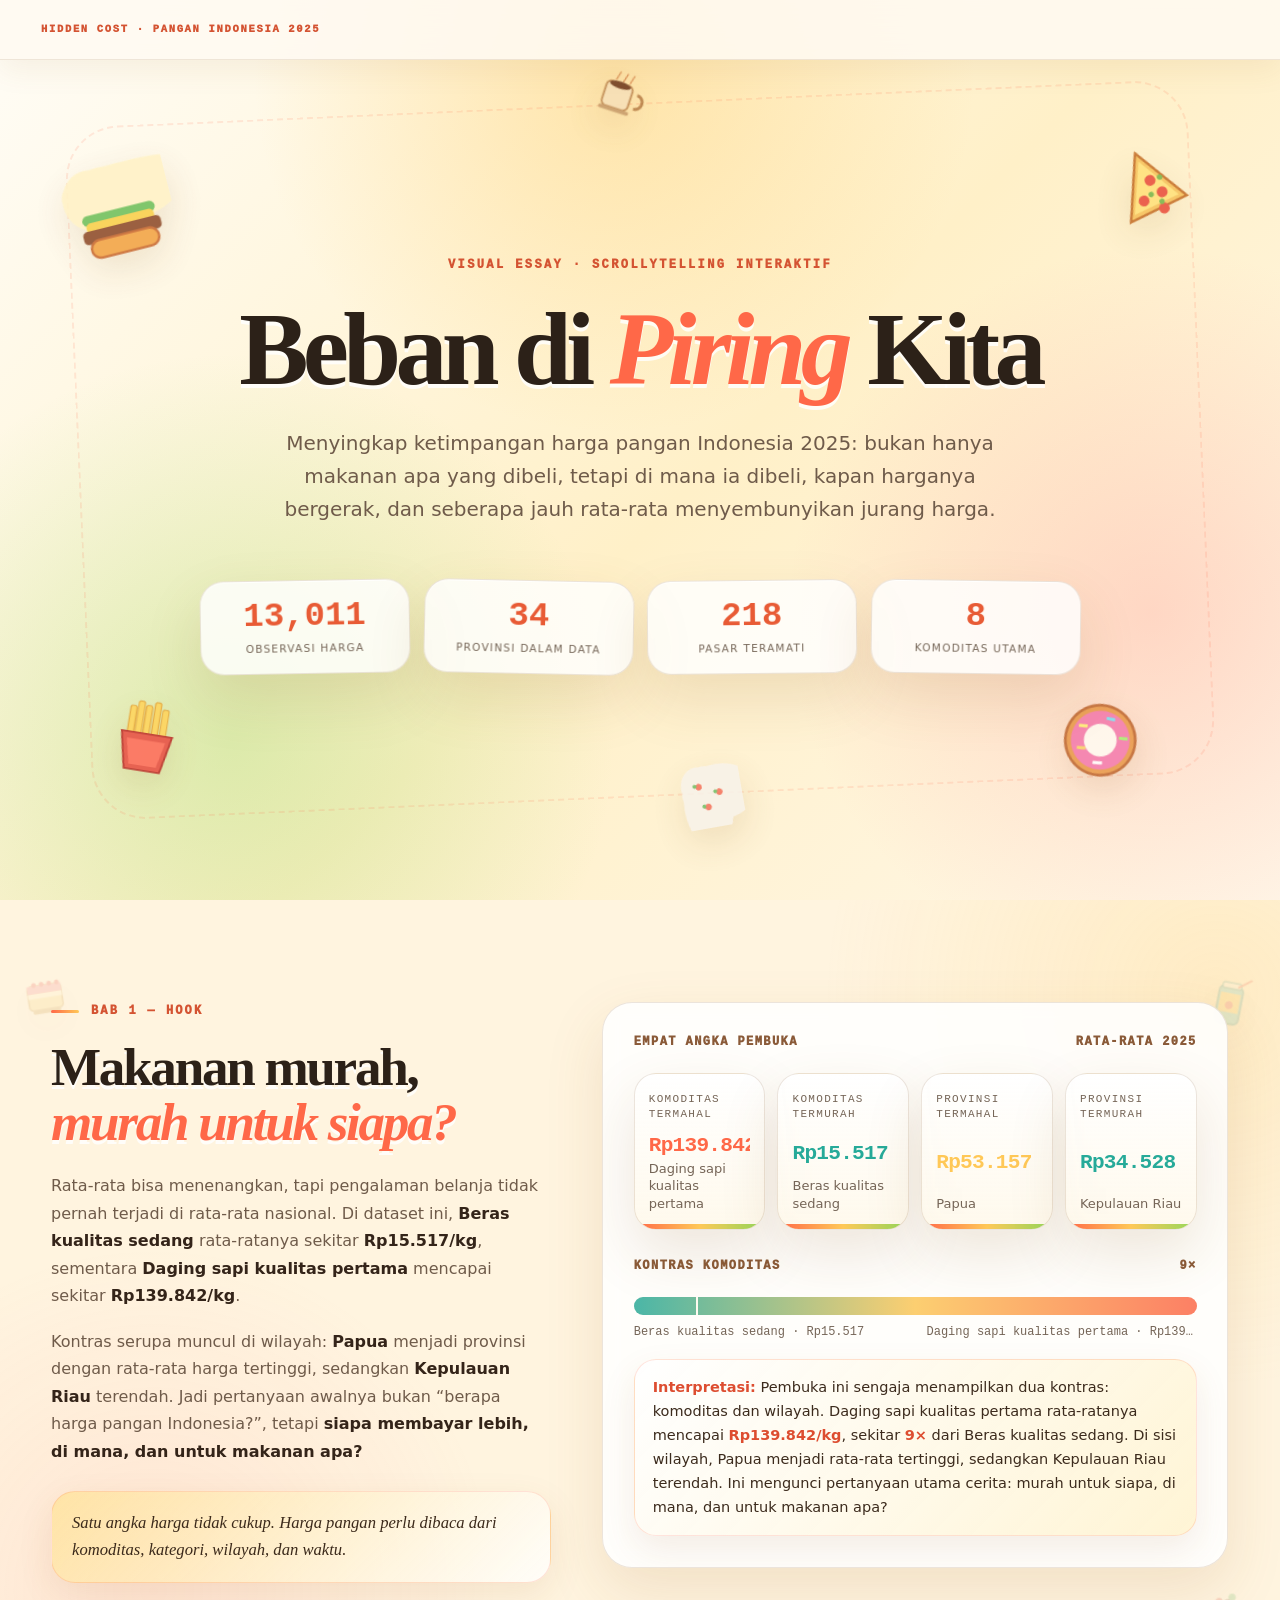
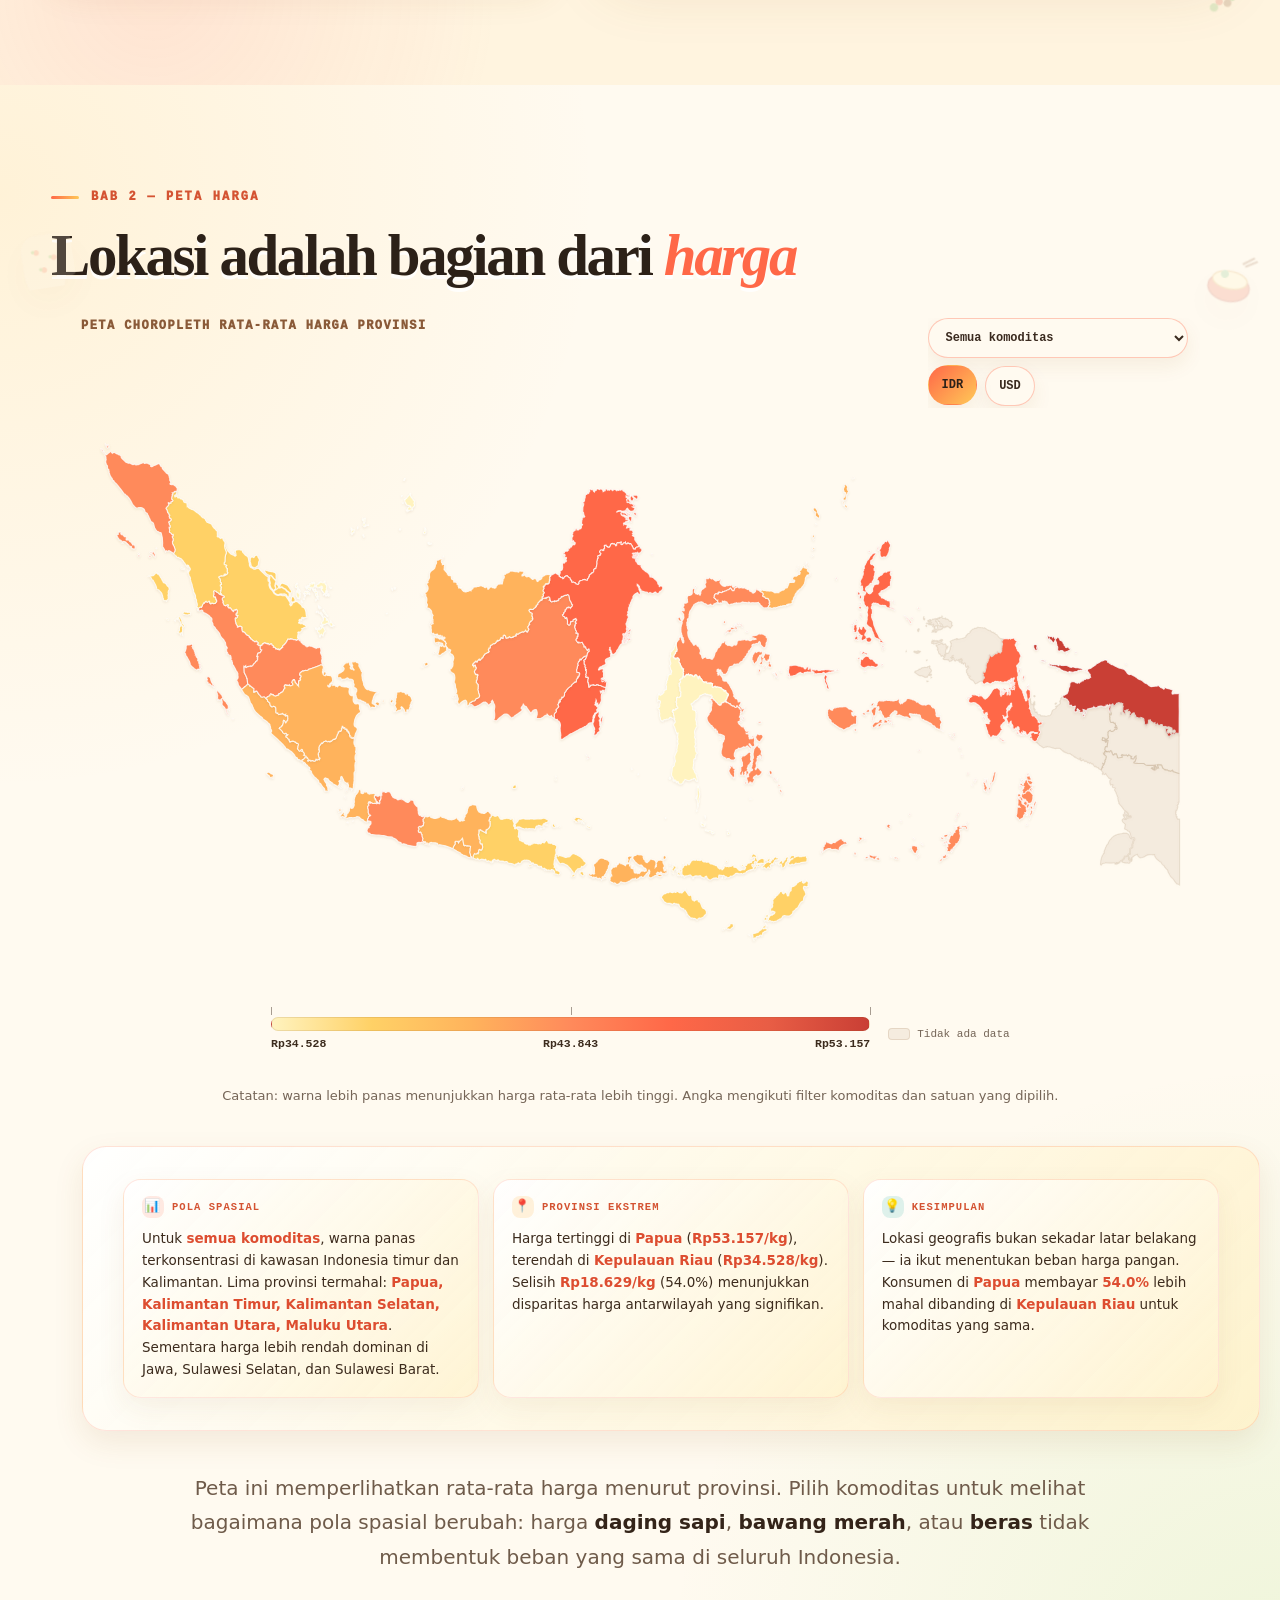
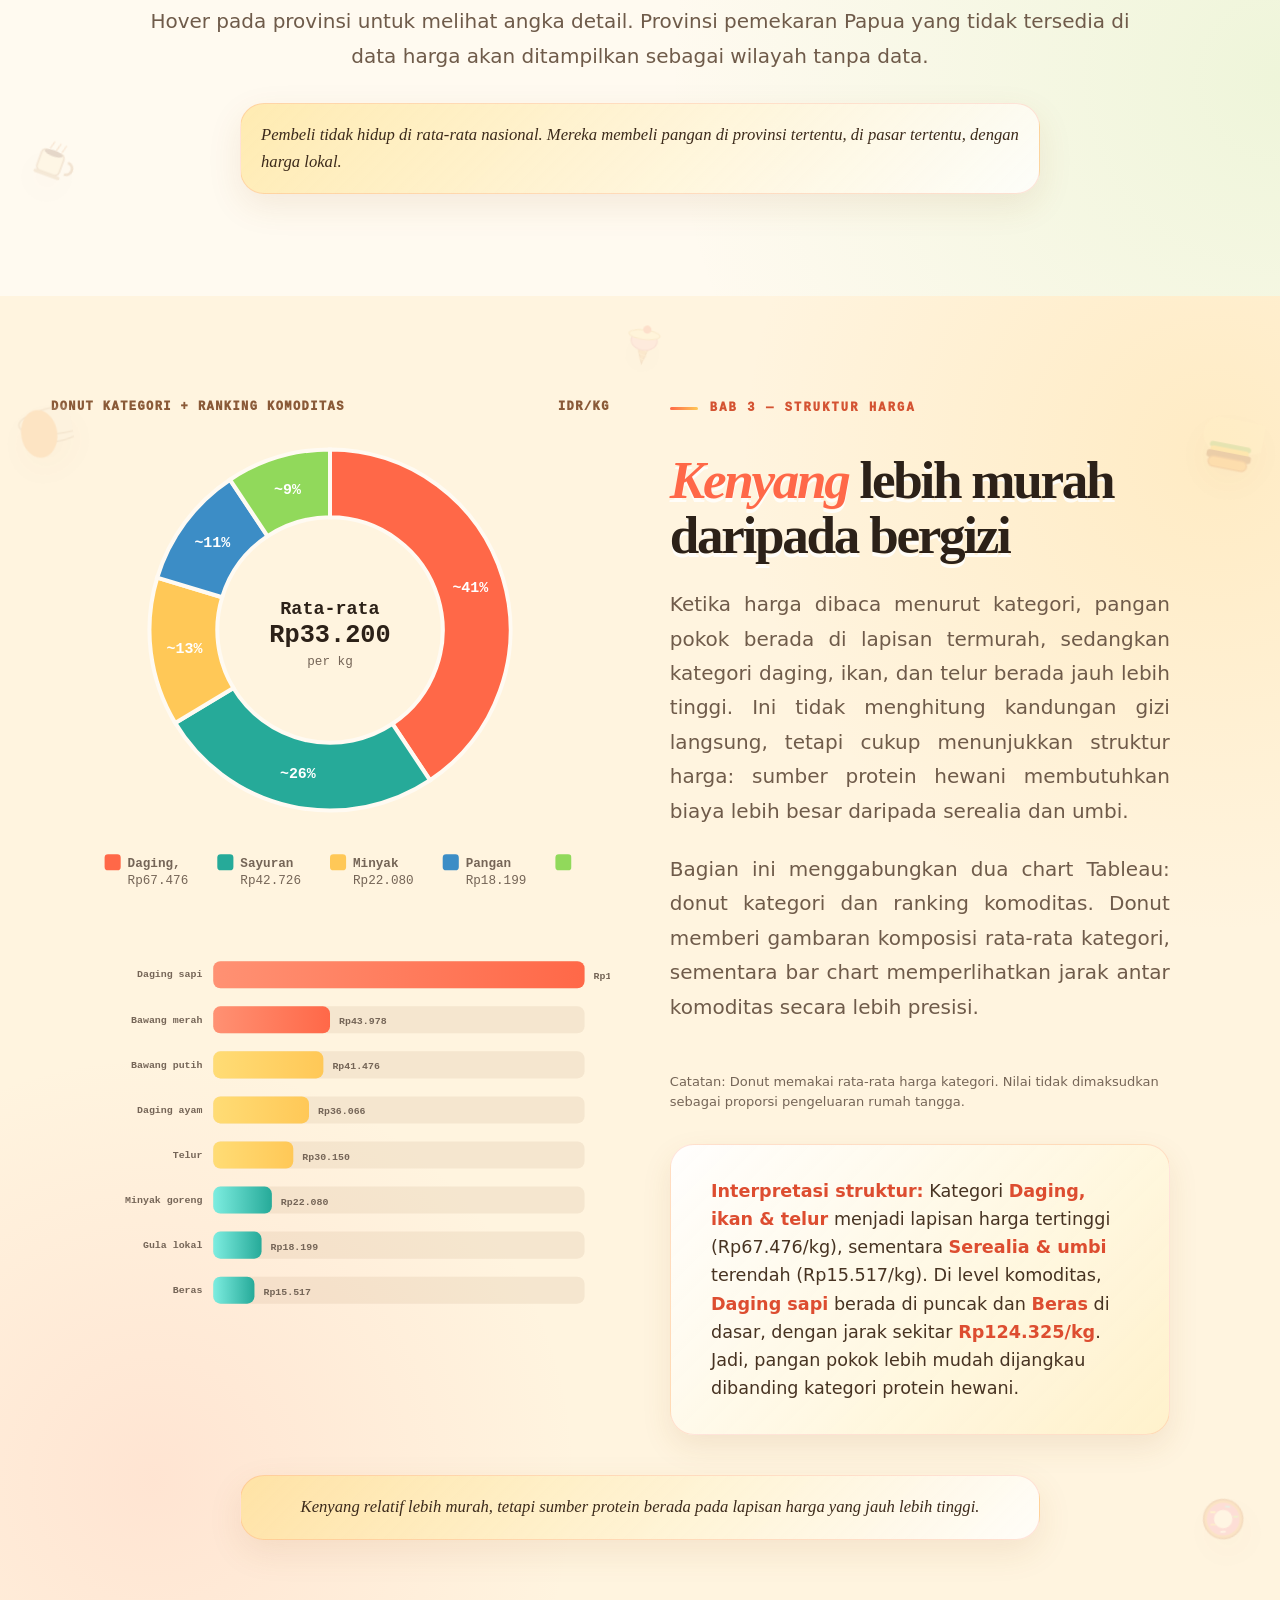
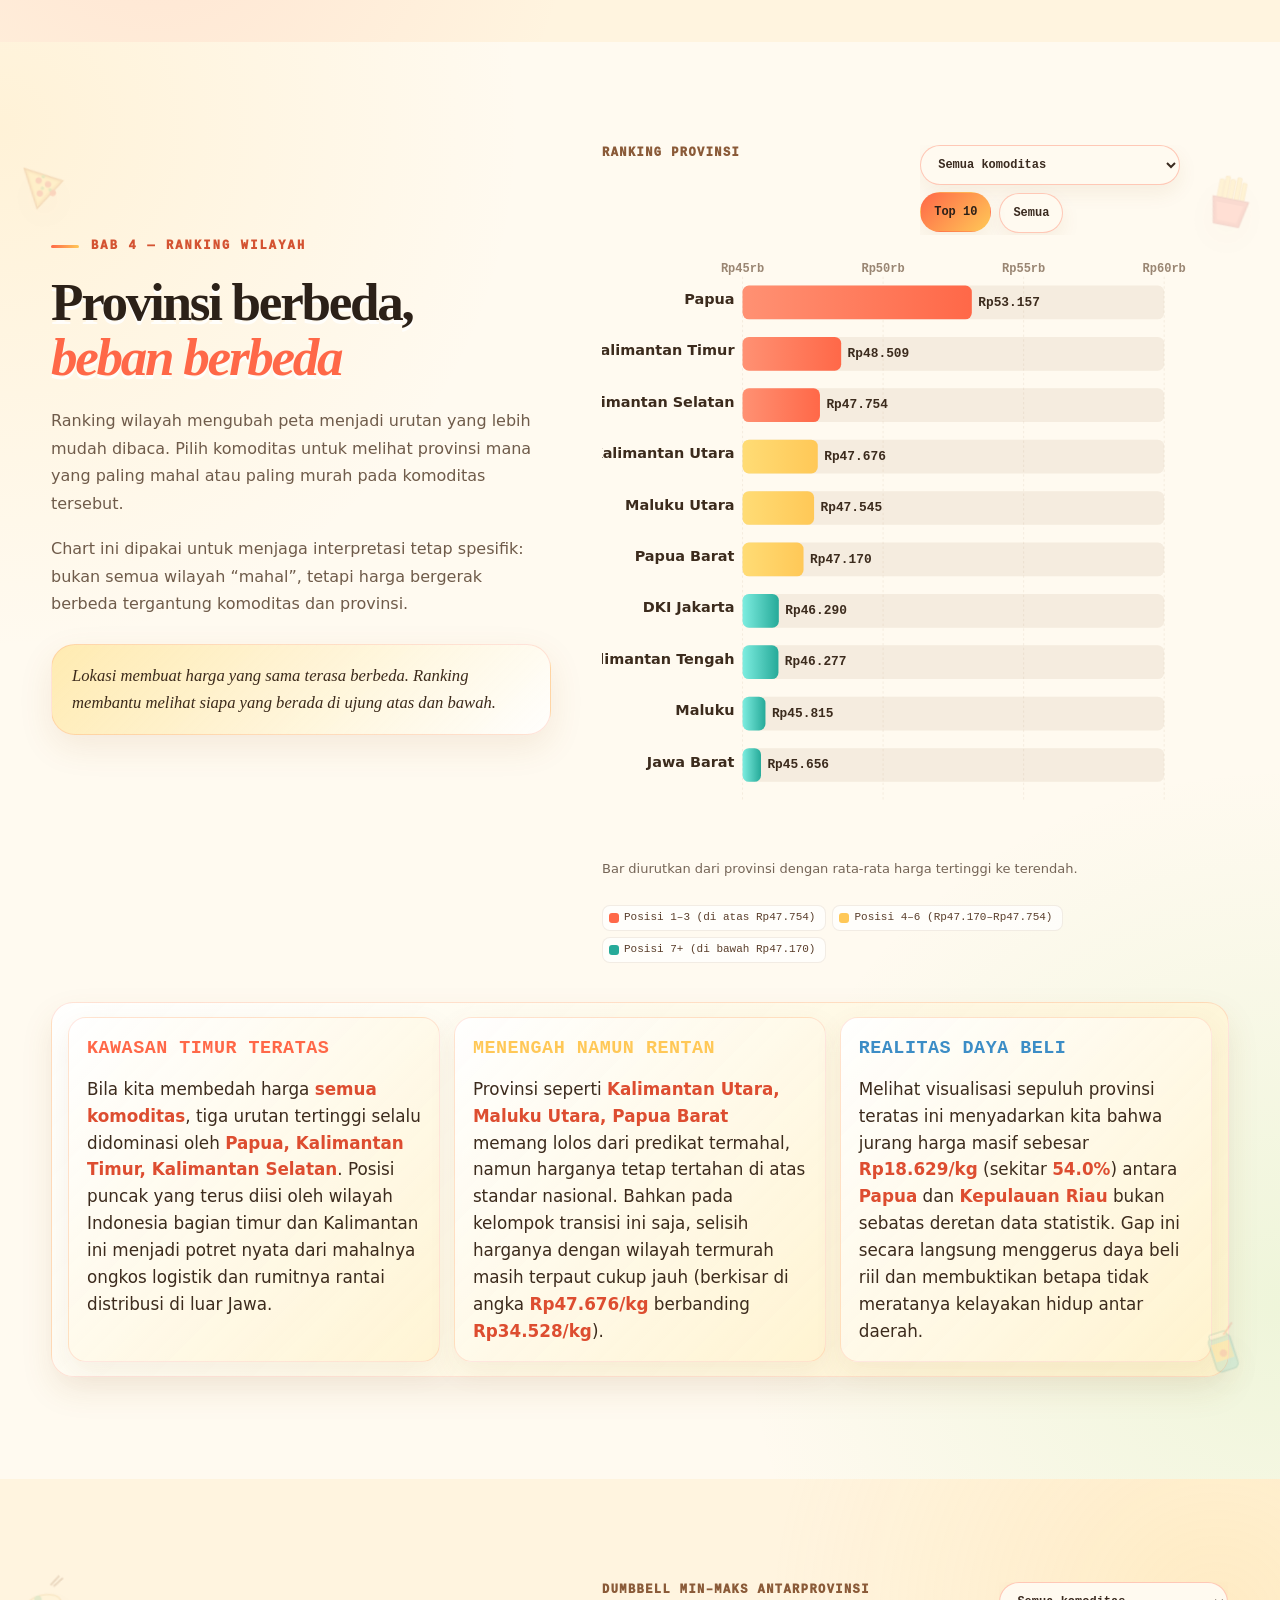
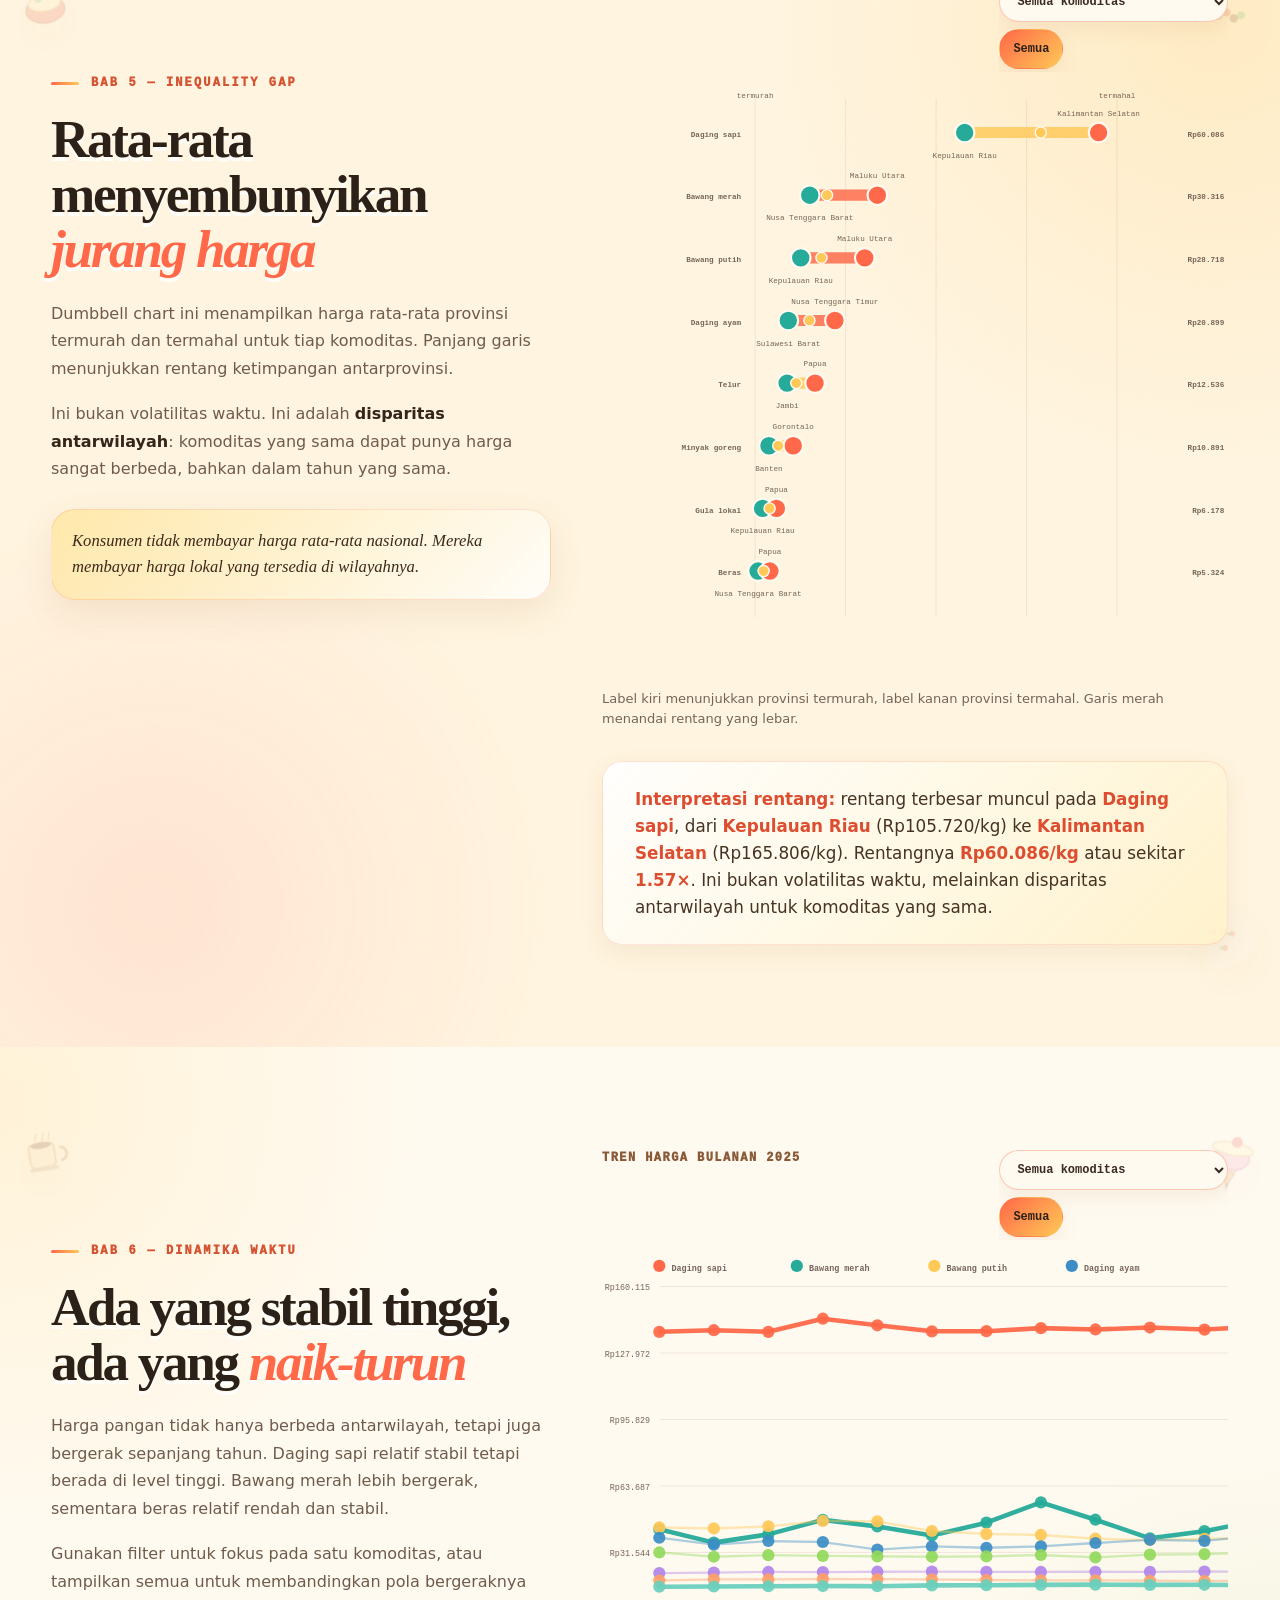
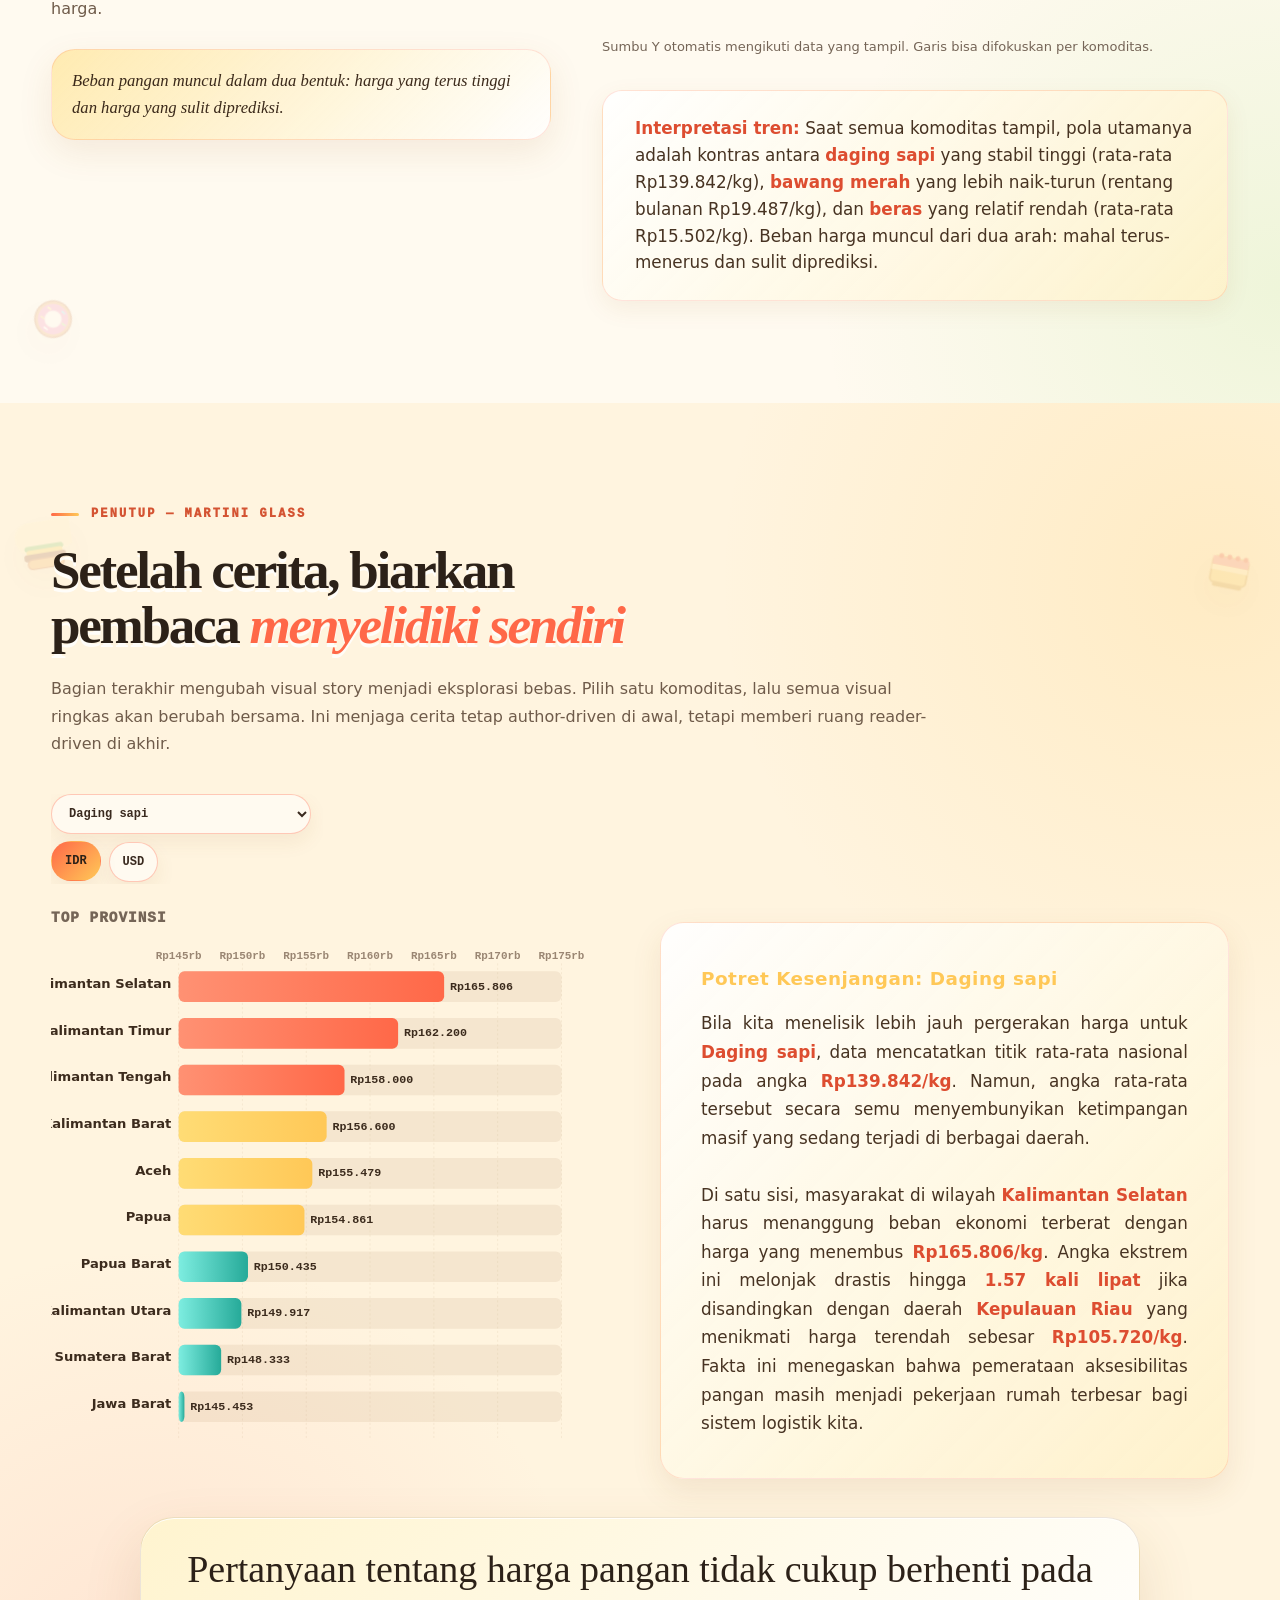
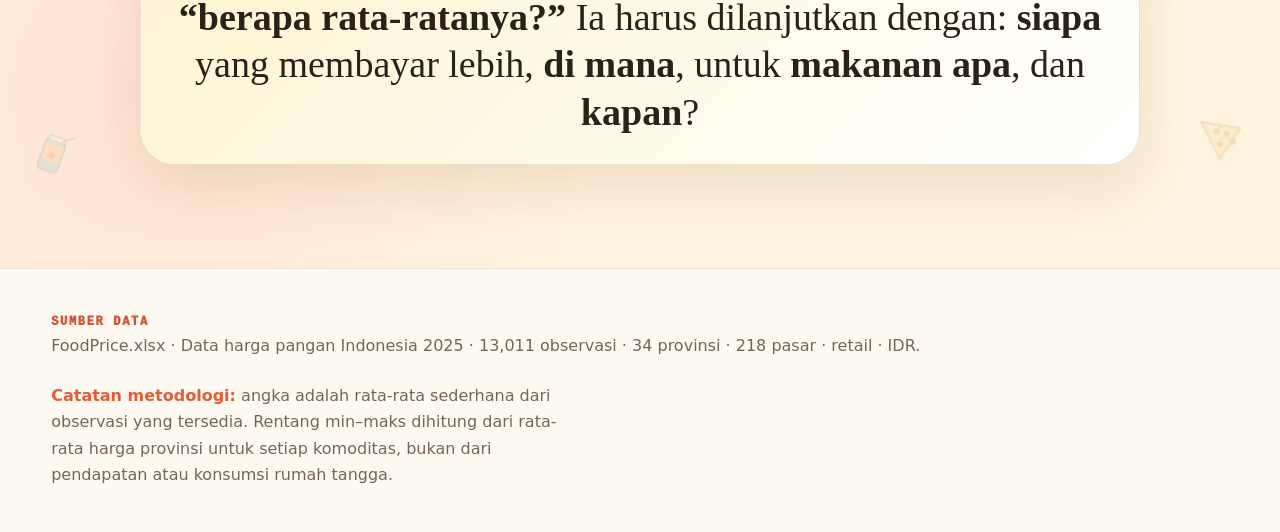
==== commit b4d848ce: "hemm" ====
--- a/assets/index.html
+++ b/assets/index.html
@@ -9,10 +9,26 @@
 </head>
 
 <body>
+  <svg width="0" height="0" style="position: absolute; width: 0; height: 0; overflow: hidden;" aria-hidden="true">
+    <defs>
+      <linearGradient id="grad-chili" x1="0%" y1="0%" x2="100%" y2="0%">
+        <stop offset="0%" stop-color="#ff9173" />
+        <stop offset="100%" stop-color="var(--chili)" />
+      </linearGradient>
+      <linearGradient id="grad-gold" x1="0%" y1="0%" x2="100%" y2="0%">
+        <stop offset="0%" stop-color="#ffdc75" />
+        <stop offset="100%" stop-color="var(--gold)" />
+      </linearGradient>
+      <linearGradient id="grad-teal" x1="0%" y1="0%" x2="100%" y2="0%">
+        <stop offset="0%" stop-color="#7dede0" />
+        <stop offset="100%" stop-color="var(--teal)" />
+      </linearGradient>
+    </defs>
+  </svg>
   <div id="progress"></div>
   <nav class="nav">
     <div class="brand">Hidden Cost · Pangan Indonesia 2025</div>
-    <div class="nav-links" id="navDots"></div>
+    <div class="nav-links" id="navDots" style="display: none;"></div>
   </nav>
 
   <section class="hero" id="hero" data-title="Hero">
@@ -51,7 +67,6 @@
           <div class="meta-label">komoditas utama</div>
         </div>
       </div>
-      <div class="scroll-cue reveal">Gulir untuk membaca<div class="scroll-arrow"></div>
       </div>
     </div>
   </section>
@@ -95,8 +110,8 @@
       <h2>Lokasi adalah bagian dari <em>harga</em></h2>
     </div>
 
-    <div class="panel reveal panel--map" style="margin: 0 auto 40px; max-width: 100%; width: 100%;">
-      <div class="panel-title">
+    <div class="reveal" style="margin: 0 auto 40px; max-width: 95%; width: 100%; display: flex; flex-direction: column; gap: 16px;">
+      <div class="panel-title" style="margin-bottom: 0;">
         <span>Peta choropleth rata-rata harga provinsi</span>
         <div class="controls">
           <select id="mapCommodity"></select>
@@ -104,9 +119,9 @@
           <button id="metricUSD" class="metric-btn" data-metric="usd">USD</button>
         </div>
       </div>
-      <div class="map-wrap map-wrap--fullbleed" style="width: 100%;">
+      <div class="map-wrap map-wrap--fullbleed" style="width: 100%; background: transparent !important; box-shadow: none !important;">
         <svg id="mapSvg" viewBox="0 0 1000 480" preserveAspectRatio="xMidYMid meet" role="img"
-          aria-label="Peta harga pangan Indonesia" style="width: 100%; height: auto; max-height: 75vh;"></svg>
+          aria-label="Peta harga pangan Indonesia" style="width: 100%; height: auto; max-height: 75vh; background: transparent !important;"></svg>
       </div>
       <div class="legend-bar-wrap" id="mapLegend" style="max-width: 800px; margin: 16px auto 0;"></div>
       <div class="chart-note" style="text-align: center; margin-top: 16px;">Catatan: warna lebih panas menunjukkan harga rata-rata lebih tinggi. Angka mengikuti filter komoditas dan satuan yang dipilih.</div>
@@ -293,7 +308,6 @@
       </div>
       <div class="reveal" style="display: flex; flex-direction: column; gap: 24px; width: 100%;">
         <div class="panel-title" style="margin-bottom: 0;">
-          <span>Explorer terpadu</span>
           <div class="controls">
             <select id="exploreCommodity"></select>
             <button id="exploreIDR" class="explore-metric active" data-metric="price">IDR</button>
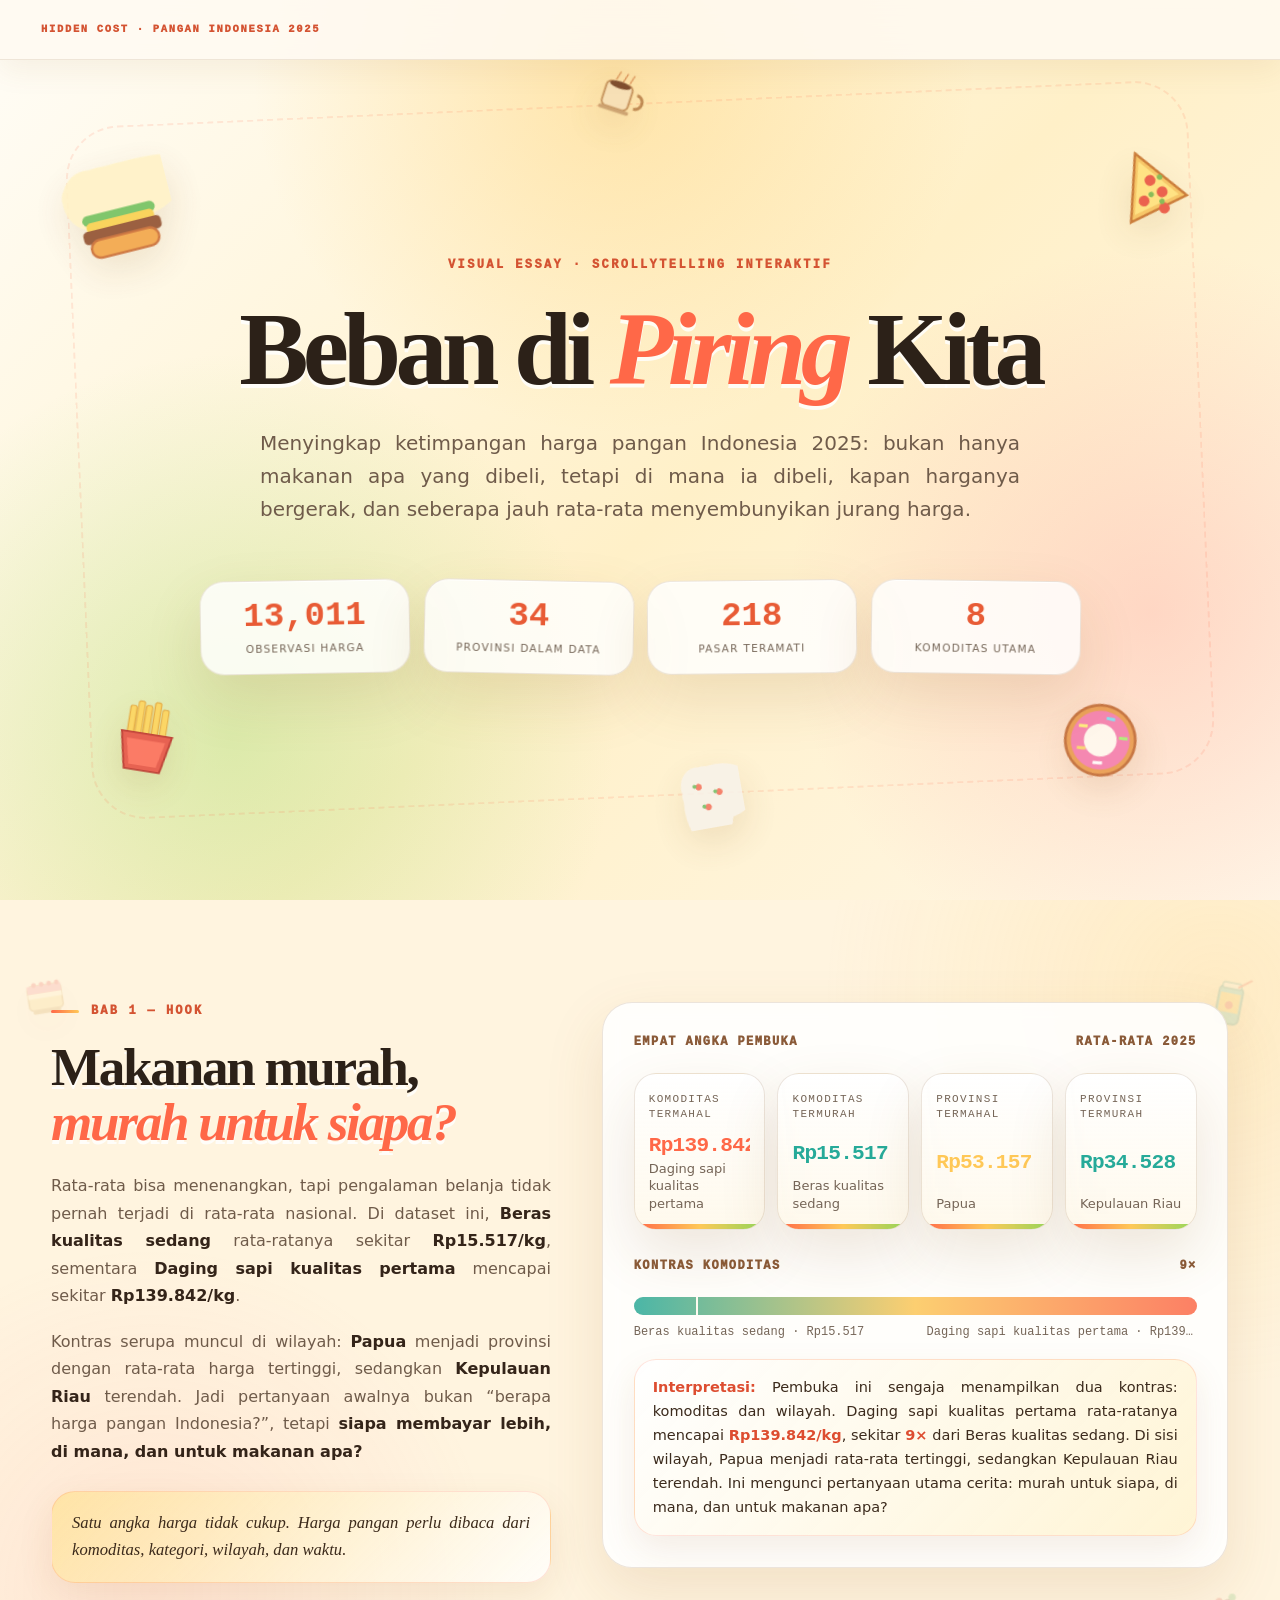
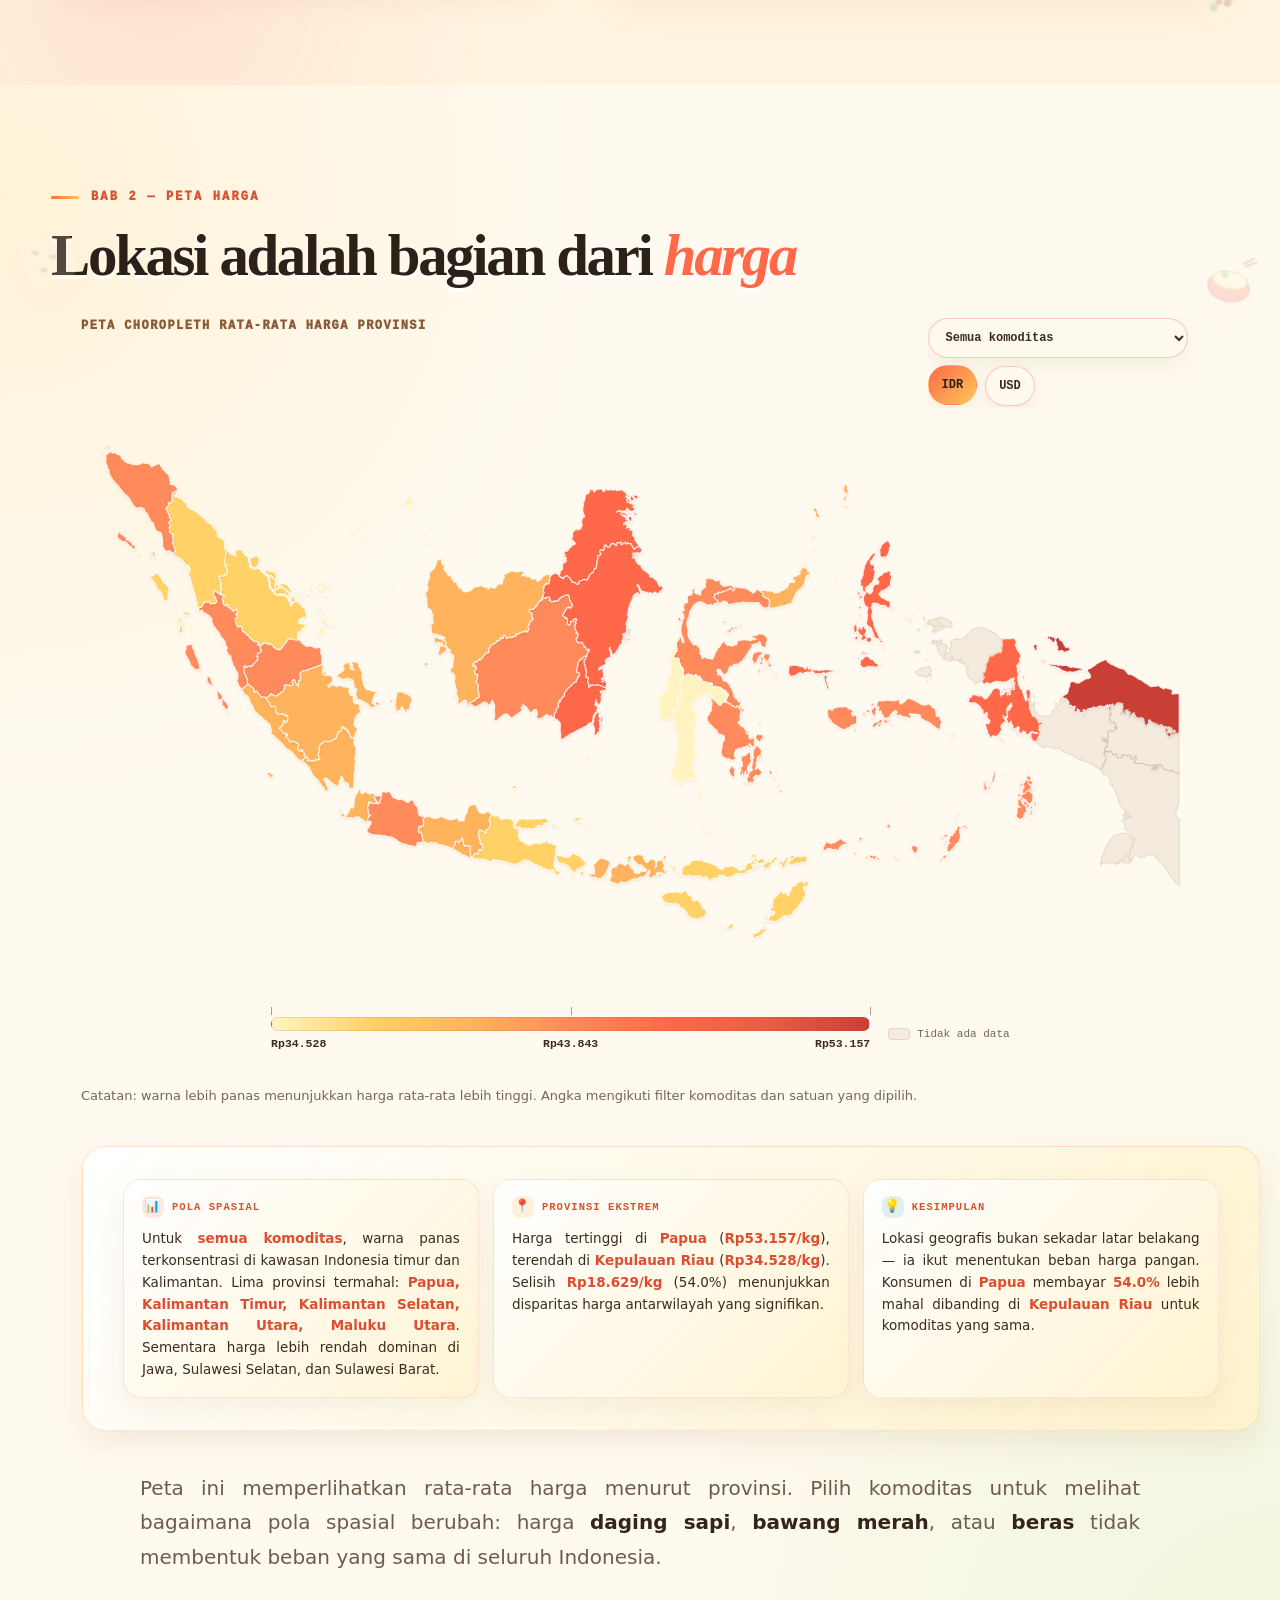
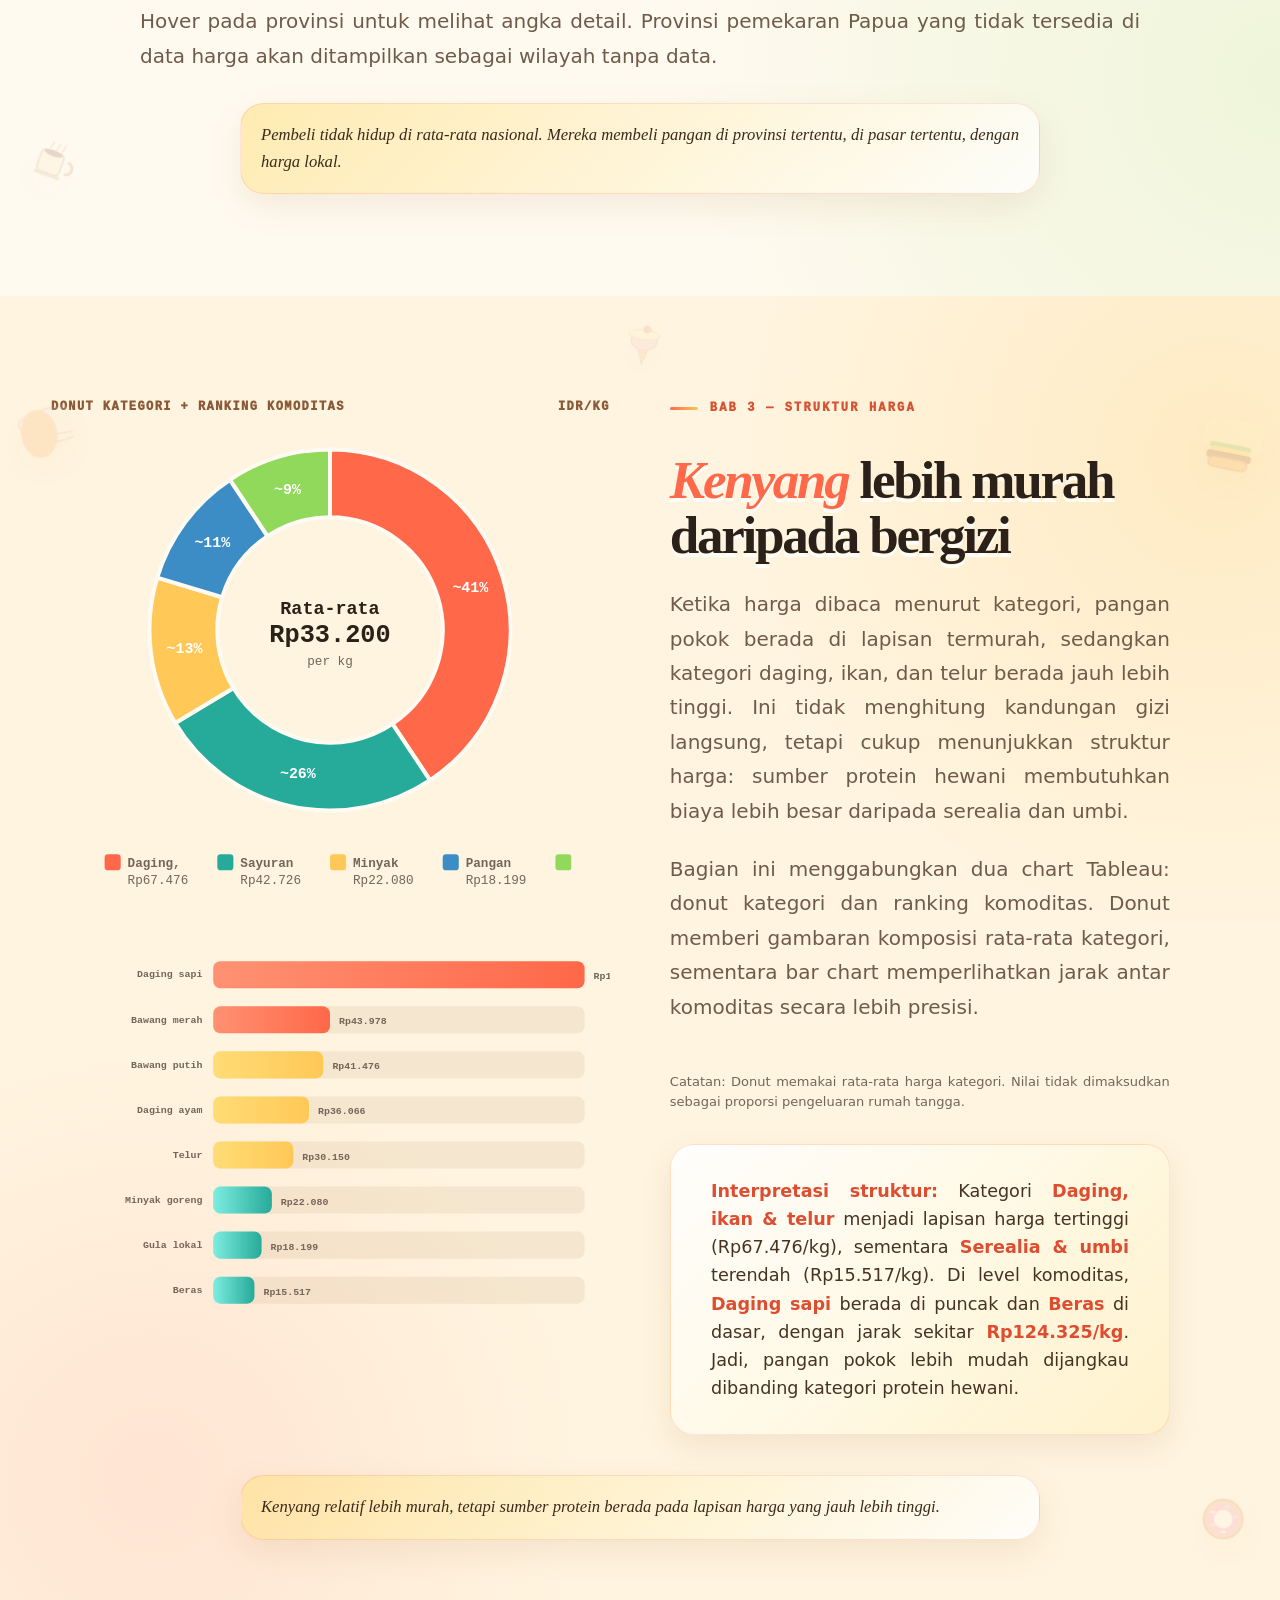
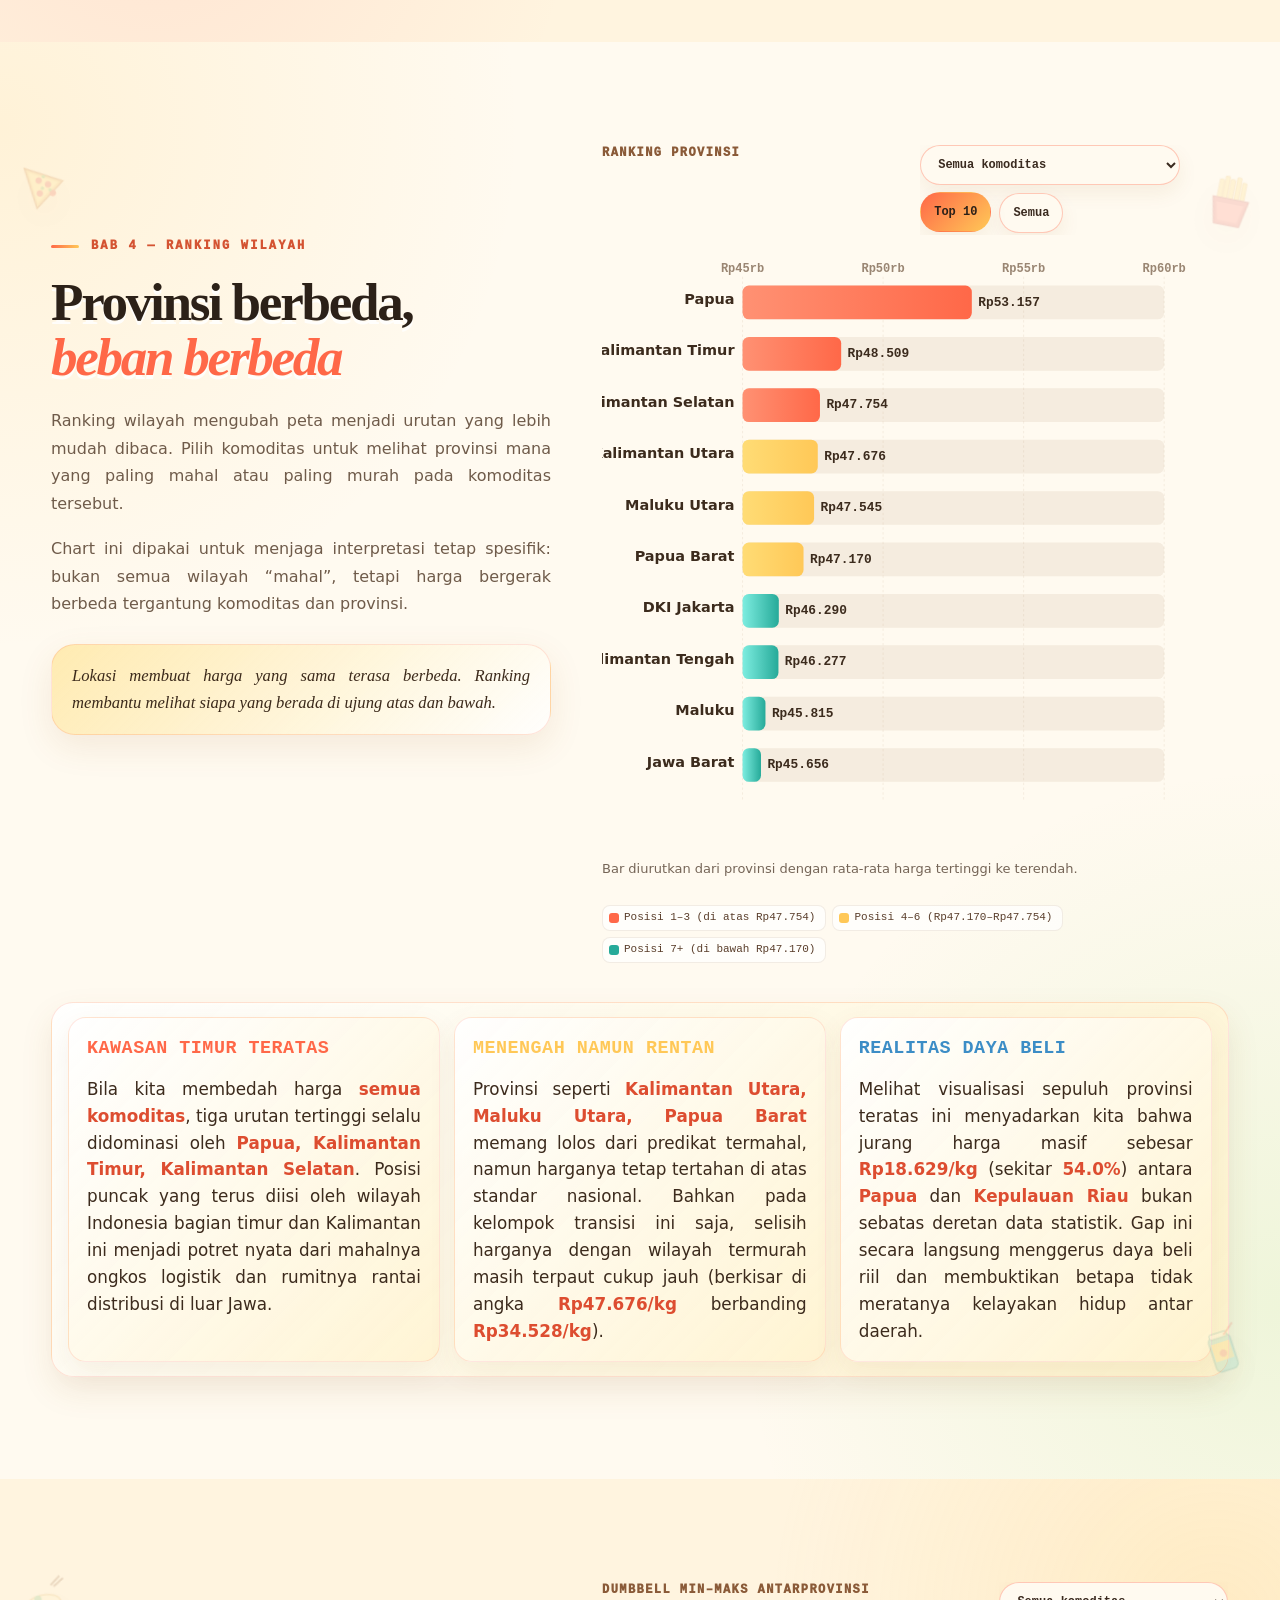
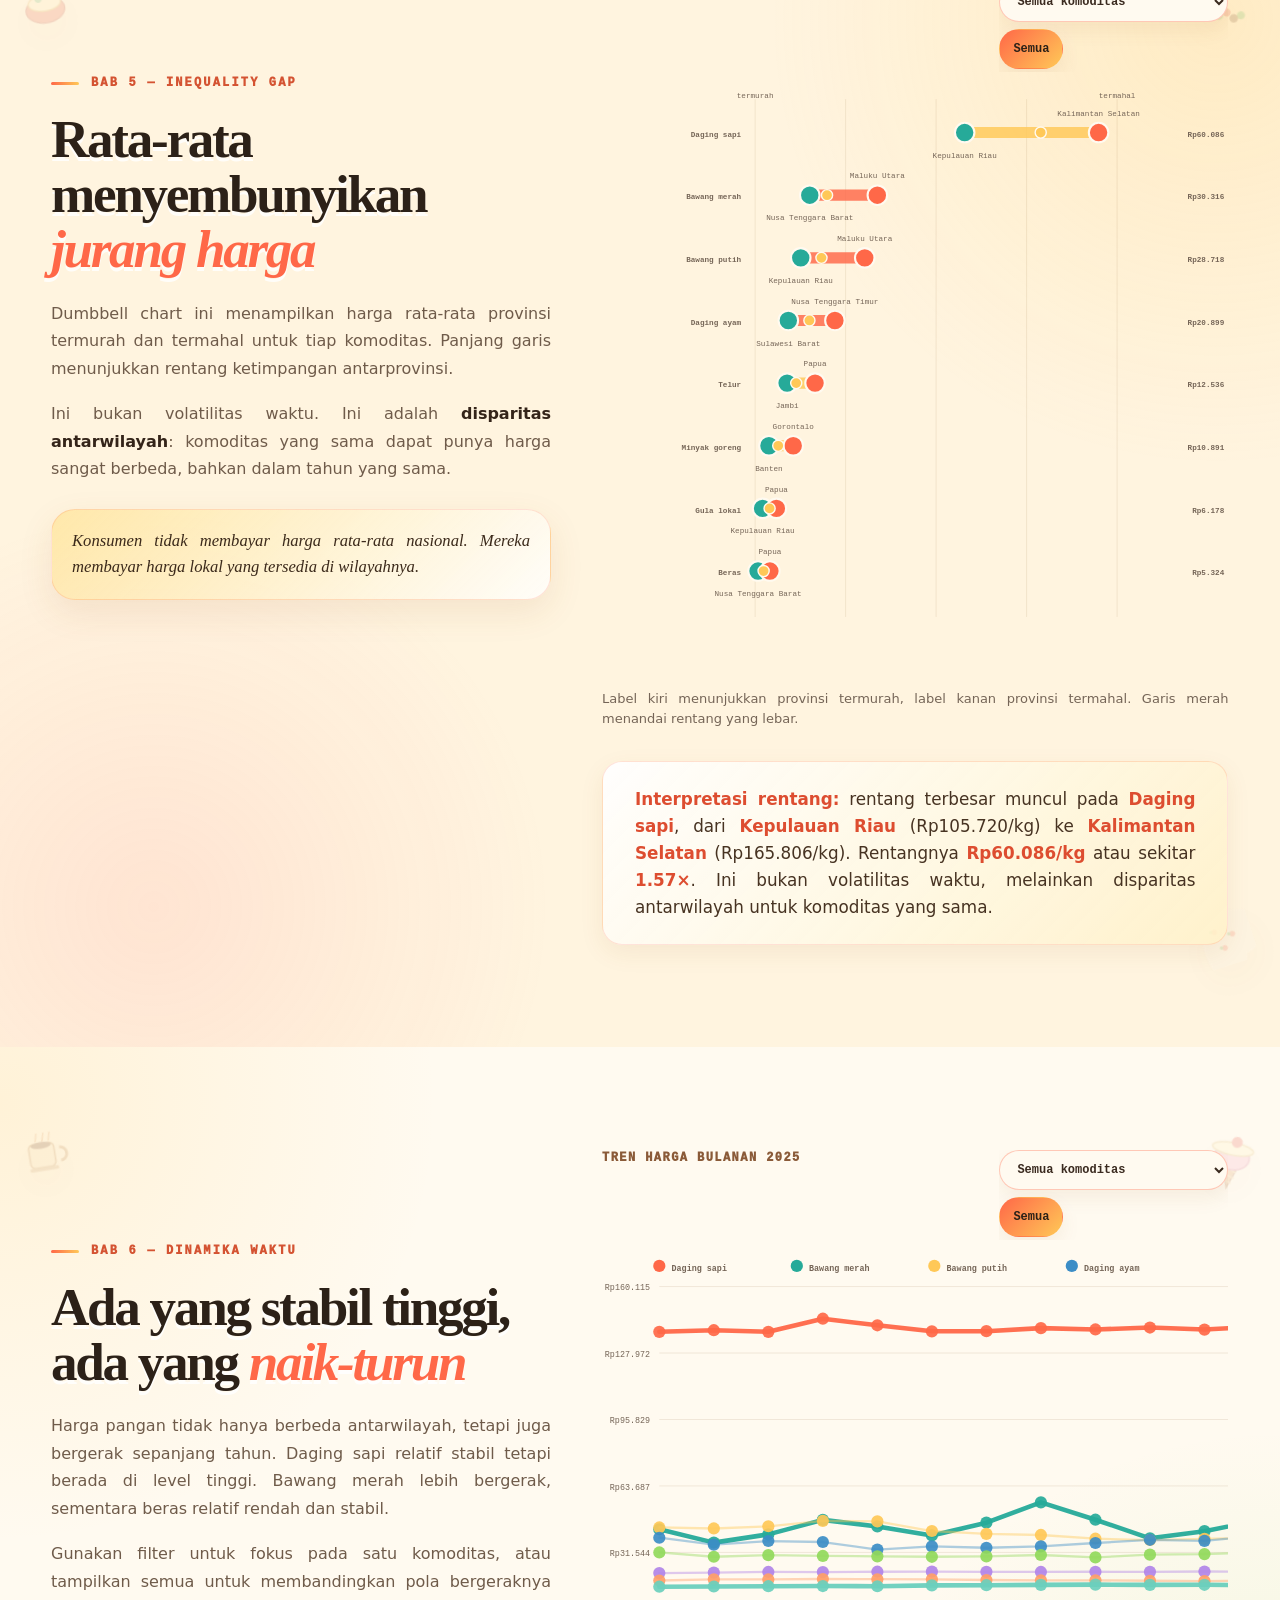
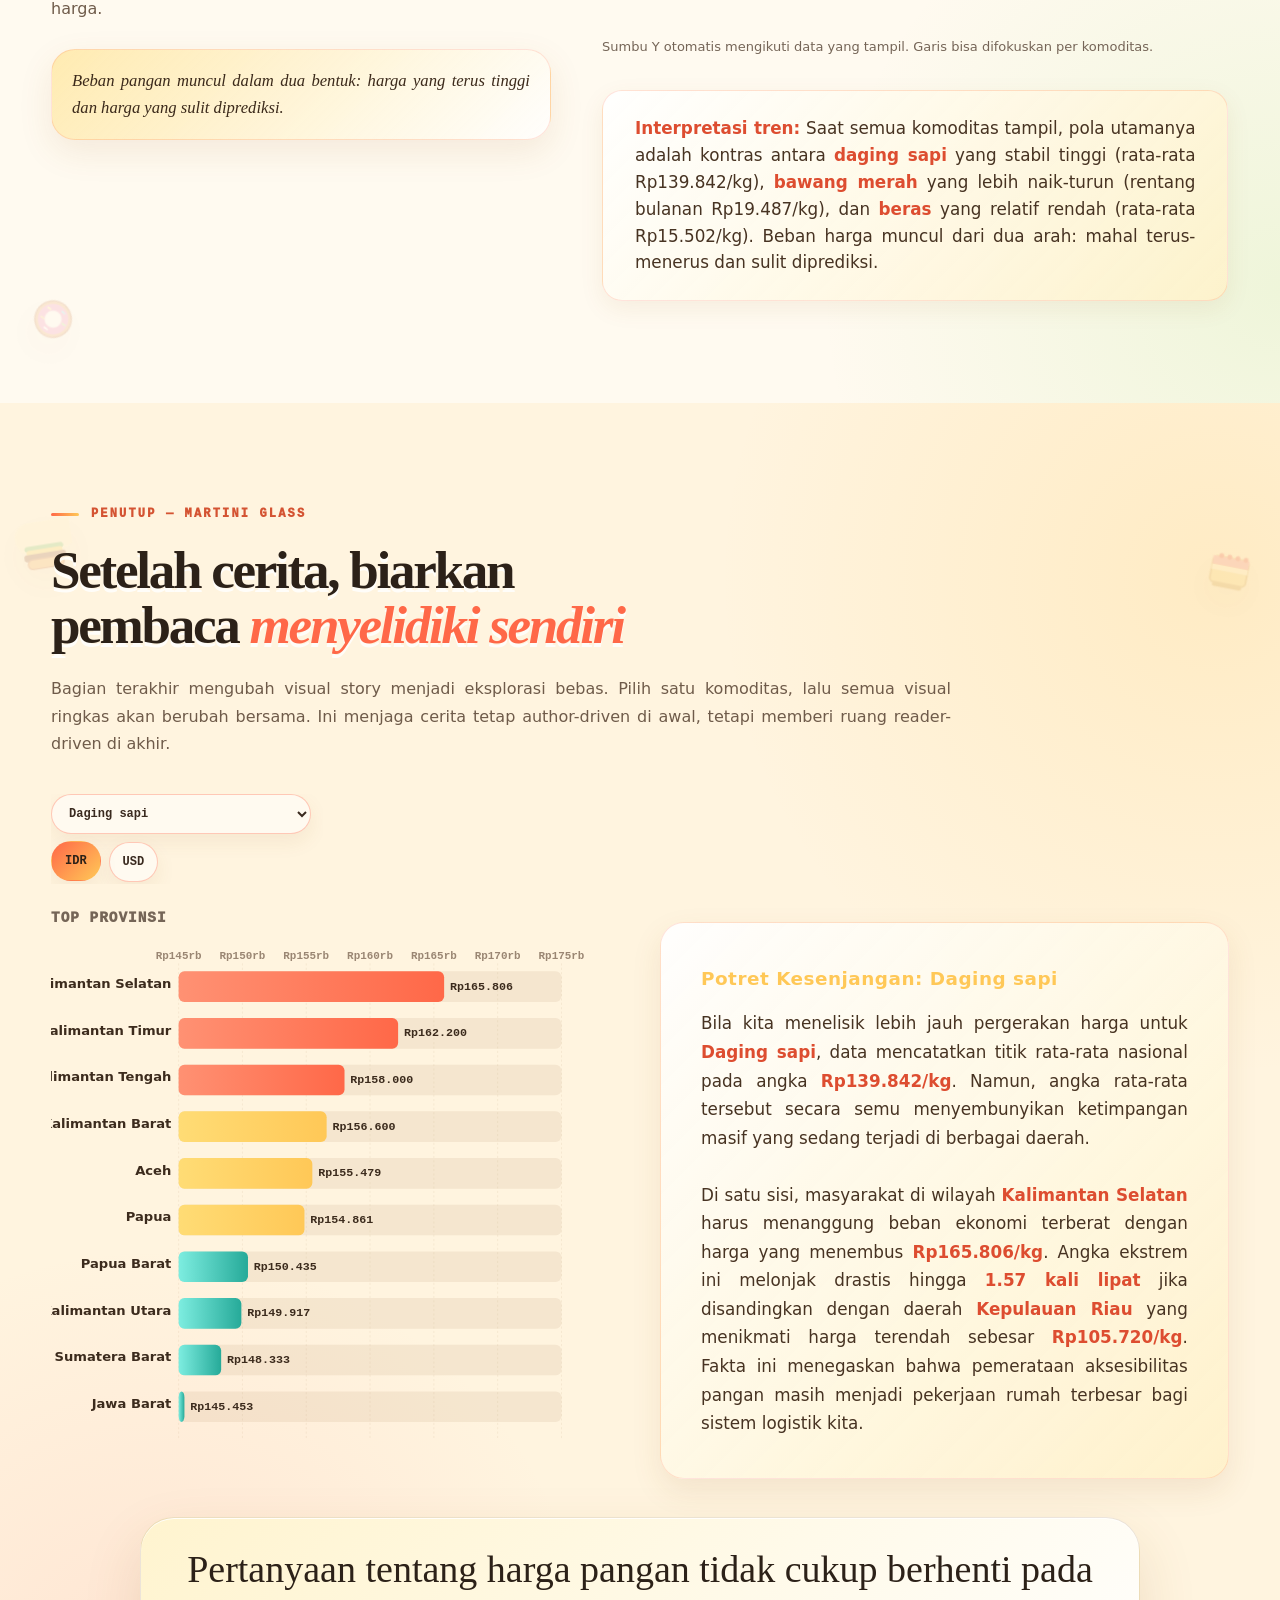
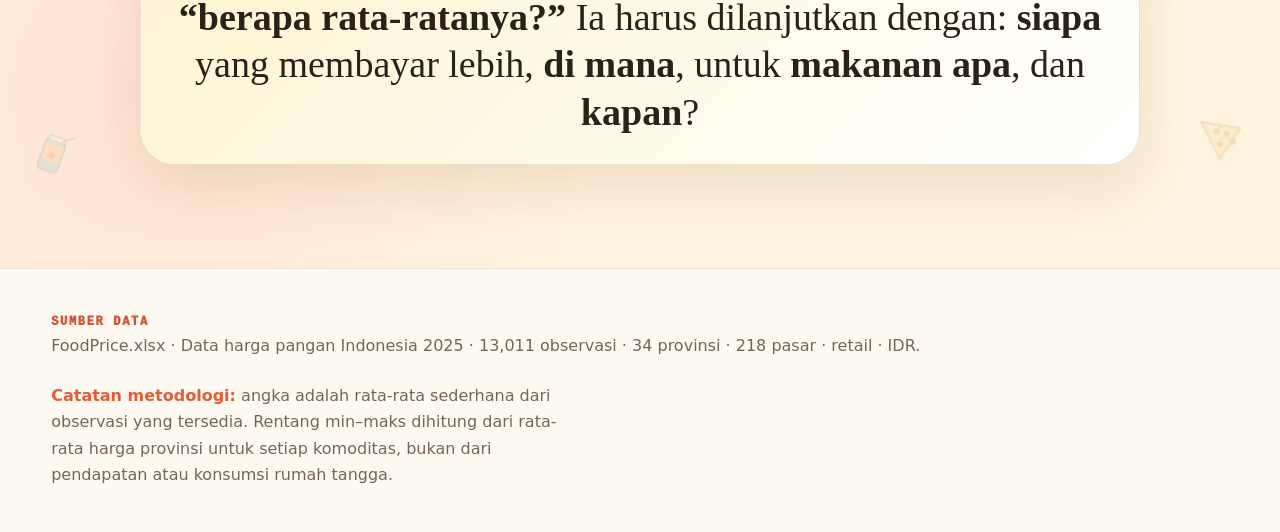
==== commit 40096f38: "emmm" ====
--- a/assets/index.html
+++ b/assets/index.html
@@ -6,6 +6,23 @@
   <meta name="viewport" content="width=device-width, initial-scale=1.0" />
   <title>Beban di Piring Kita — Hidden Cost Harga Pangan Indonesia 2025</title>
   <link rel="stylesheet" href="css/styles.css" />
+  <style>
+    /* Mengatur semua teks paragraf dan interpretasi menjadi rata kanan-kiri (justify) */
+    p, 
+    .bodytext, 
+    .lead, 
+    .insight, 
+    .dynamic-interpretation, 
+    .map-interpretation, 
+    .map-interp-card, 
+    .rank-interp-card, 
+    .rank-interp-card div,
+    .chart-note,
+    .copy p,
+    .dynamic-interpretation p {
+      text-align: justify !important;
+    }
+  </style>
 </head>
 
 <body>
